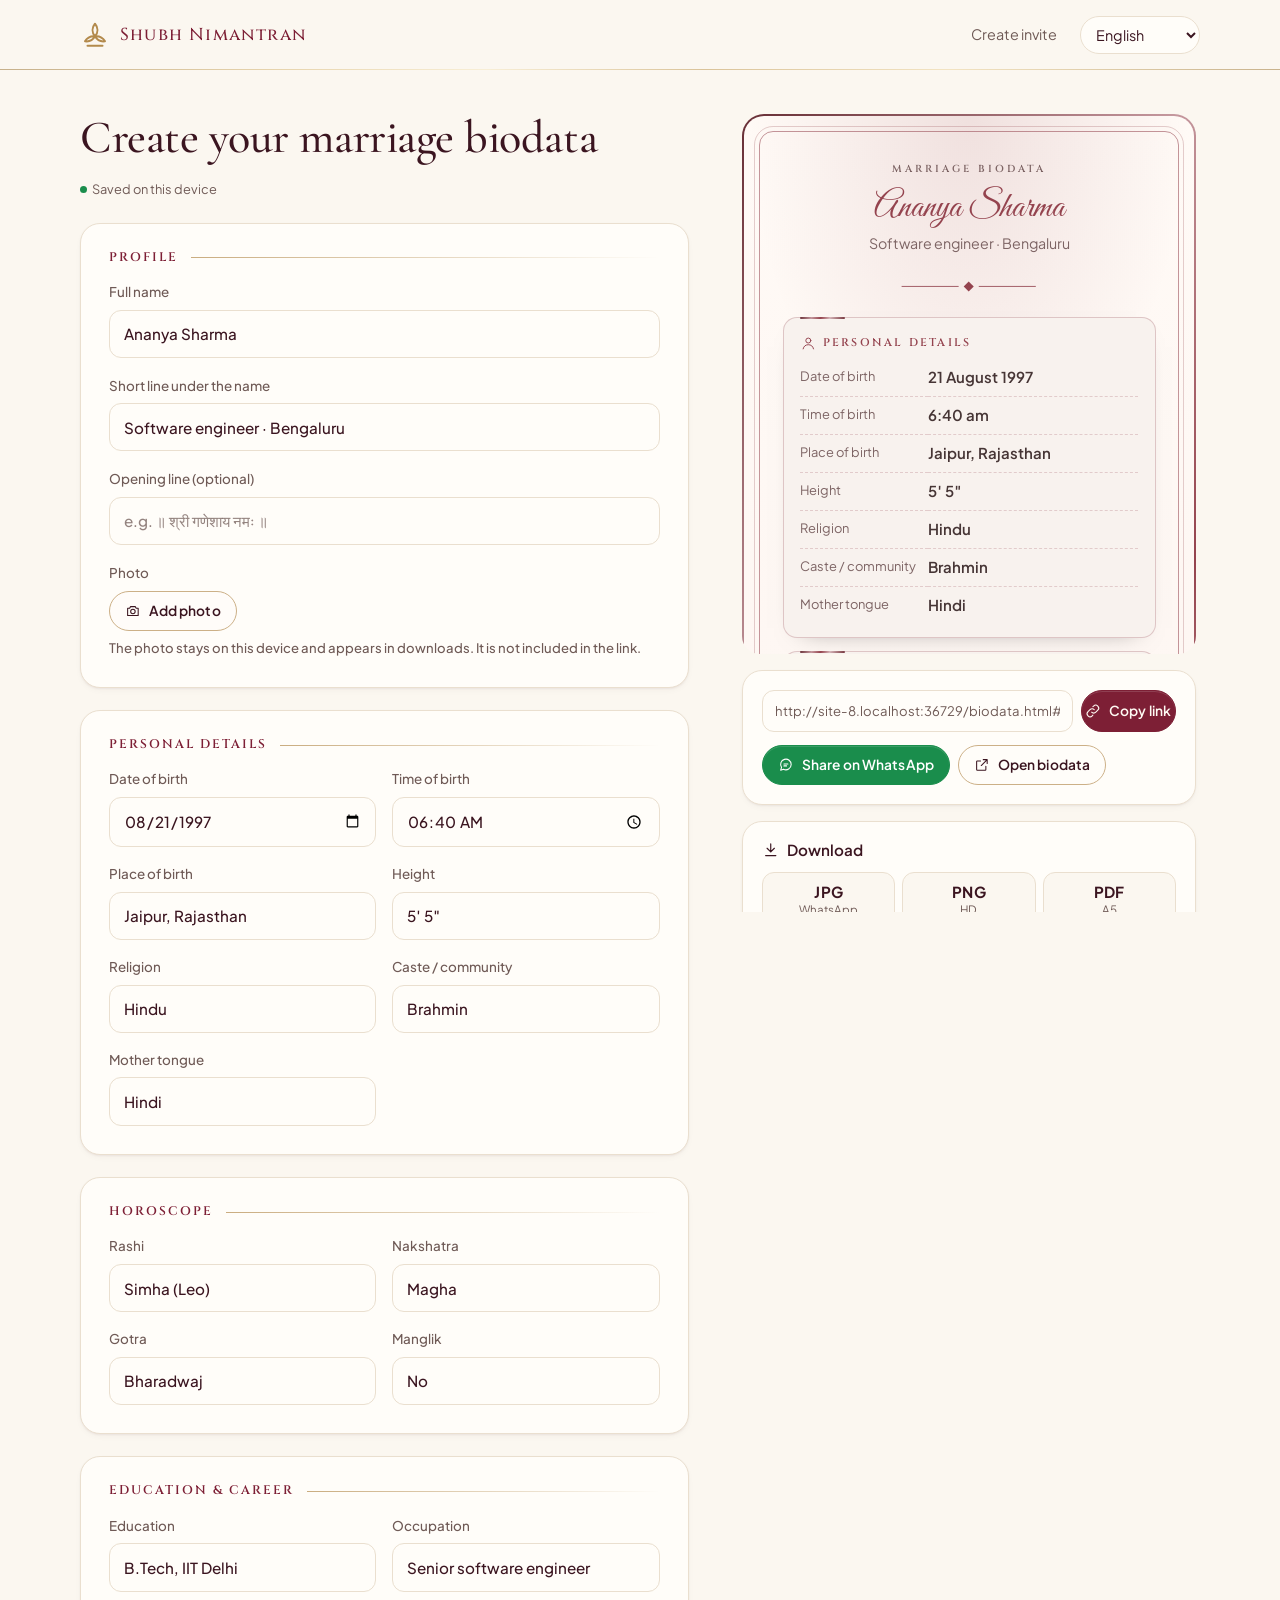
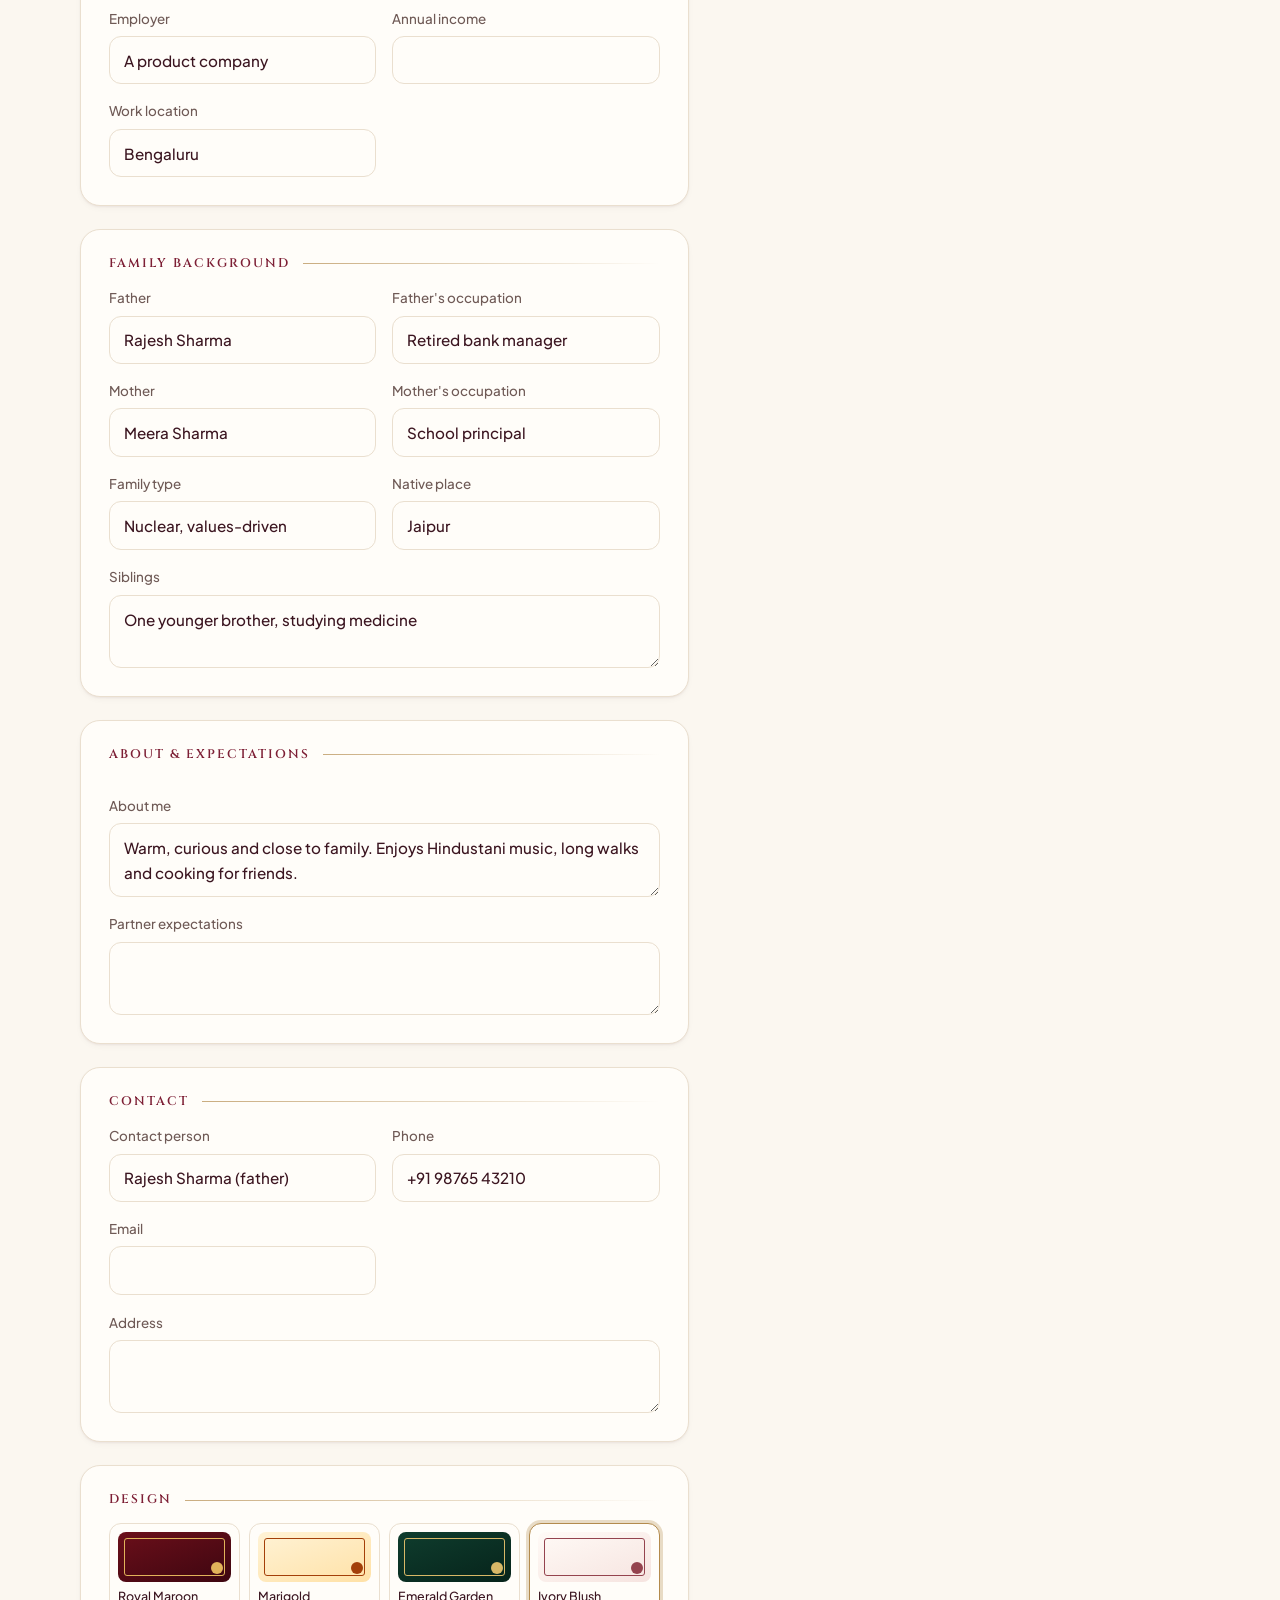
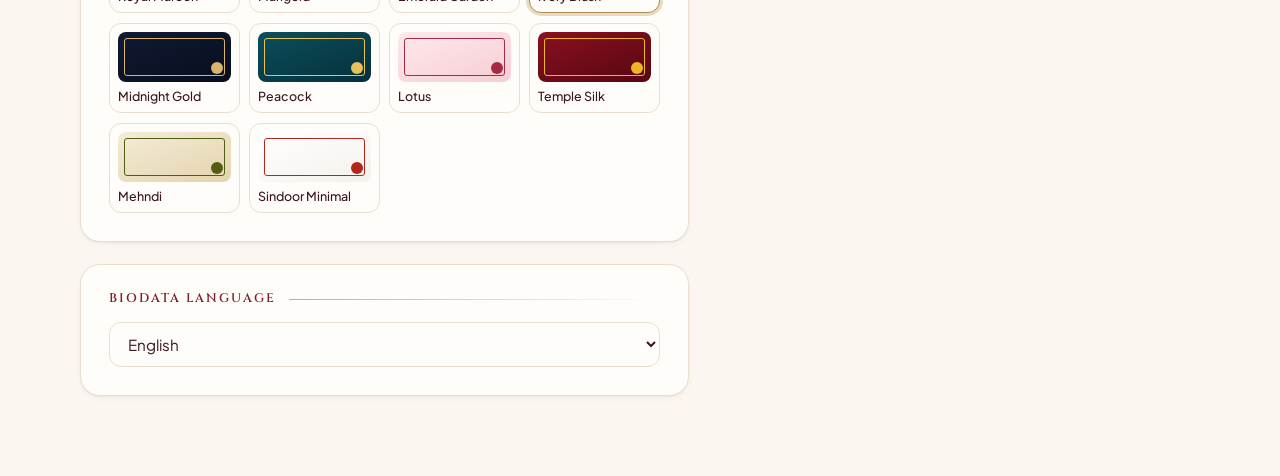
==== biodata.html @ b053639b "Luxury redesign: ivory, maroon and gold theme, foil cards, and a marriage biodata builder - New pale" ====
<!doctype html>
<html lang="en">
<head>
  <meta charset="utf-8">
  <meta name="viewport" content="width=device-width, initial-scale=1">
  <title>Marriage Biodata · Shubh Nimantran</title>
  <meta name="description" content="Create an elegant marriage biodata with family, horoscope, education and contact details. Share it on WhatsApp or download as JPG or PDF.">
  <meta property="og:title" content="Marriage Biodata">
  <meta name="theme-color" content="#fbf7f0" media="(prefers-color-scheme: light)">
  <meta name="theme-color" content="#191115" media="(prefers-color-scheme: dark)">
  <link rel="preconnect" href="https://fonts.googleapis.com">
  <link rel="preconnect" href="https://fonts.gstatic.com" crossorigin>
  <link rel="stylesheet" href="https://fonts.googleapis.com/css2?family=Cinzel:wght@400;500;600&family=Cormorant+Garamond:ital,wght@0,400;0,500;0,600;0,700;1,400;1,500&family=Plus+Jakarta+Sans:wght@400;500;600;700&display=swap">
  <link rel="stylesheet" href="css/style.css">
</head>
<body>
  <a class="skip" href="#main" data-i18n="skip_link">Skip to main content</a>
  <header class="topbar">
    <div class="wrap">
      <a class="brand" href="index.html"><i data-icon="mark"></i><span>Shubh Nimantran</span></a>
      <nav>
        <a href="create.html" data-i18n="nav_create">Create invite</a>
        <select id="ui-lang" class="lang-select" aria-label="Language"></select>
      </nav>
    </div>
  </header>

  <!-- Shared view: what someone opening a biodata link sees. -->
  <main class="bio-view" id="view" hidden>
    <div id="view-card"></div>
    <div class="downloads" style="margin-top:1.2rem" id="view-dl">
      <h3><i data-icon="download"></i><span data-i18n="dl_title"></span></h3>
      <div class="fmt-row" style="grid-template-columns:repeat(3,minmax(0,1fr))">
        <button type="button" class="fmt" data-bfmt="jpg"><b>JPG</b><span>WhatsApp</span></button>
        <button type="button" class="fmt" data-bfmt="png"><b>PNG</b><span>HD</span></button>
        <button type="button" class="fmt" data-bfmt="pdf"><b>PDF</b><span>A5</span></button>
      </div>
    </div>
    <div class="bio-actions"><a class="btn ghost" href="biodata.html"><i data-icon="plus"></i><span data-i18n="bio_make_own"></span></a></div>
  </main>

  <main class="wrap editor" id="main">
    <form id="form" class="form" autocomplete="off" novalidate>
      <div class="editor-head">
        <h1 data-i18n="bio_title"></h1>
        <span class="saved" id="saved" aria-hidden="true"><i></i><span data-i18n="saved_local"></span></span>
      </div>

      <section class="group">
        <h2 data-i18n="bio_sec_profile"></h2>
        <label class="field"><span data-i18n="bio_name"></span><input name="n" maxlength="80"></label>
        <label class="field"><span data-i18n="bio_tagline"></span><input name="tg" maxlength="100"></label>
        <label class="field"><span data-i18n="bio_invocation"></span><input name="inv" maxlength="60" data-i18n-ph="bio_invocation_ph"></label>
        <div class="field"><span data-i18n="bio_photo"></span>
          <div class="photo-row">
            <img class="photo-thumb" id="photo-thumb" alt="" hidden>
            <label class="btn ghost small"><i data-icon="camera"></i><span data-i18n="bio_photo_add"></span><input type="file" id="photo" accept="image/*"></label>
            <button type="button" class="link-btn" id="photo-remove" data-i18n="bio_photo_remove" hidden></button>
          </div>
          <p class="note" data-i18n="bio_photo_note"></p>
        </div>
      </section>

      <div id="sections" class="form"></div>

      <section class="group">
        <h2 data-i18n="ed_template"></h2>
        <div class="swatches" id="swatches" role="group"></div>
      </section>

      <section class="group">
        <h2 data-i18n="bio_language"></h2>
        <select name="l" id="bio-lang"></select>
      </section>
    </form>

    <aside class="side bio-side" id="side">
      <div class="preview" id="card-view"><div id="preview"></div></div>
      <div class="share">
        <div class="share-link">
          <input id="share-url" readonly aria-label="Biodata link">
          <button type="button" class="btn small" id="copy"><i data-icon="link"></i><span data-i18n="ed_copy"></span></button>
        </div>
        <div class="share-btns">
          <a class="btn small wa" id="wa" target="_blank" rel="noopener"><i data-icon="chat"></i><span data-i18n="ed_whatsapp"></span></a>
          <a class="btn ghost small" id="open" target="_blank" rel="noopener"><i data-icon="external"></i><span data-i18n="bio_open"></span></a>
        </div>
      </div>
      <div class="downloads" id="downloads">
        <h3><i data-icon="download"></i><span data-i18n="dl_title"></span></h3>
        <div class="fmt-row" style="grid-template-columns:repeat(3,minmax(0,1fr))">
          <button type="button" class="fmt" data-bfmt="jpg"><b>JPG</b><span>WhatsApp</span></button>
          <button type="button" class="fmt" data-bfmt="png"><b>PNG</b><span>HD</span></button>
          <button type="button" class="fmt" data-bfmt="pdf"><b>PDF</b><span>A5</span></button>
        </div>
      </div>
    </aside>

    <a class="btn jump" href="#side"><i data-icon="eye"></i><span data-i18n="ed_card"></span></a>
  </main>

  <script src="js/vendor/html-to-image.js"></script>
  <script src="js/vendor/motion.js"></script>
  <script src="js/i18n.js"></script>
  <script src="js/invite.js"></script>
  <script src="js/ui.js"></script>
  <script src="js/export.js"></script>
  <script src="js/biodata.js"></script>
  <script src="js/bio-editor.js"></script>
</body>
</html>
---- css/style.css ----
/* ---------- tokens ---------- */
/* Palette: warm ivory paper, deep maroon ink, muted gold foil, blush and sage pastels. */
:root {
  --bg: #fbf7f0;
  --surface: #fffdf9;
  --surface-2: #f6eee3;
  --ink: #3b1520;
  --muted: #6f5a56;
  --line: #eadfcf;
  --accent: #7d1f35;
  --accent-ink: #fffaf3;
  --accent-soft: #f6e4e2;
  --gold: #b38a4c;
  --gold-soft: #e9d6ad;
  --rose: #c99a8f;
  --blush: #f7e7e3;
  --sage: #e6ebdf;
  --foil: linear-gradient(120deg, #9c7638 0%, #d8b878 22%, #f6e7c1 38%, #bf9853 55%, #ecd39d 74%, #a07a3b 100%);
  --foil-rose: linear-gradient(120deg, #b07d72 0%, #e8c3b8 30%, #fbe9e2 45%, #c99a8f 65%, #a8766b 100%);
  --wa: #1a8d4c;
  --shadow-sm: 0 1px 2px rgba(59, 21, 32, .05), 0 3px 10px -4px rgba(59, 21, 32, .08);
  --shadow: 0 1px 2px rgba(59, 21, 32, .05), 0 18px 40px -18px rgba(59, 21, 32, .24);
  --shadow-lg: 0 2px 6px rgba(59, 21, 32, .06), 0 50px 90px -40px rgba(59, 21, 32, .45);
  --ui-font: "Plus Jakarta Sans", system-ui, sans-serif;
  --display-font: "Cormorant Garamond", "Playfair Display", Georgia, serif;
  --royal-font: "Cinzel", "Cormorant Garamond", Georgia, serif;
  --script-font: "Plus Jakarta Sans";
  --r-sm: 12px;
  --r: 20px;
  --r-lg: 30px;
  --ease: cubic-bezier(.16, 1, .3, 1);
  --wrap: 1200px;
  --gutter: clamp(16px, 4vw, 40px);
  color-scheme: light;
}
@media (prefers-color-scheme: dark) {
  :root:not([data-theme="light"]) {
    --bg: #191115; --surface: #22181d; --surface-2: #2a1e24; --ink: #f6ece2; --muted: #c4b2a8;
    --line: #3c2c33; --accent: #e3c07f; --accent-ink: #2a1018; --accent-soft: #3a2a20;
    --gold: #d6b475; --gold-soft: #5a4630; --rose: #d9a99e; --blush: #34232a; --sage: #262b24;
    --shadow-sm: 0 1px 2px rgba(0, 0, 0, .3), 0 2px 8px -2px rgba(0, 0, 0, .4);
    --shadow: 0 1px 2px rgba(0, 0, 0, .3), 0 18px 40px -18px rgba(0, 0, 0, .7);
    --shadow-lg: 0 2px 6px rgba(0, 0, 0, .3), 0 50px 90px -40px rgba(0, 0, 0, .9);
    color-scheme: dark;
  }
}

/* ---------- base ---------- */
* { box-sizing: border-box; }
[hidden] { display: none !important; }
button, a, label, select, input[type="checkbox"] { touch-action: manipulation; }
button:not([disabled]), [role="button"], label.check, select { cursor: pointer; }
.skip { position: fixed; left: 16px; top: -80px; z-index: 100; padding: .7em 1.1em; border-radius: 999px; background: var(--ink); color: var(--bg); font: 600 .9rem/1 var(--ui-font); text-decoration: none; transition: top .2s var(--ease); }
.skip:focus { top: 12px; }
.sr-only { position: absolute; width: 1px; height: 1px; padding: 0; margin: -1px; overflow: hidden; clip: rect(0 0 0 0); white-space: nowrap; border: 0; }
.toast { position: fixed; left: 50%; bottom: 24px; z-index: 60; display: flex; align-items: center; gap: 1rem; padding: .55rem .6rem .55rem 1.1rem; border-radius: 999px; background: var(--ink); color: var(--bg); box-shadow: var(--shadow-lg); font-size: .92rem; transform: translateX(-50%); max-width: calc(100vw - 32px); }
.toast button { border: 0; border-radius: 999px; padding: .5em 1em; min-height: 36px; background: color-mix(in srgb, var(--bg) 16%, transparent); color: var(--bg); font: 600 .85rem/1 var(--ui-font); }
.toast button:hover { background: color-mix(in srgb, var(--bg) 26%, transparent); }
.field-error { color: #b3261e; font-size: .82rem; }
@media (prefers-color-scheme: dark) { :root:not([data-theme="light"]) .field-error { color: #ff8a80; } }
[aria-invalid="true"] { border-color: #b3261e !important; }
.empty { padding: 1rem; border-radius: var(--r-sm); border: 1px dashed var(--line); color: var(--muted); font-size: .92rem; text-align: center; }
.saved { display: inline-flex; align-items: center; gap: .4em; font-size: .8rem; color: var(--muted); opacity: 0; transition: opacity .4s var(--ease); }
.saved.on { opacity: 1; }
.saved i { width: 7px; height: 7px; border-radius: 50%; background: #1a8d4c; }
.editor-head { display: flex; align-items: baseline; justify-content: space-between; gap: 1rem; flex-wrap: wrap; }
.hero-langs button { padding-block: .35em !important; }

html, body { margin: 0; }
html { scroll-behavior: smooth; scroll-padding-top: 80px; }
body {
  background: var(--bg); color: var(--ink);
  font: 400 16px/1.65 var(--script-font), var(--ui-font);
  -webkit-font-smoothing: antialiased; text-rendering: optimizeLegibility;
  caret-color: var(--accent);
  scrollbar-color: color-mix(in srgb, var(--ink) 25%, transparent) transparent;
}
html[lang="en"] body { font-family: var(--ui-font); }
::selection { background: color-mix(in srgb, var(--accent) 24%, transparent); color: inherit; }
a { color: inherit; text-underline-offset: .22em; text-decoration-thickness: 1px; }
img, svg, canvas, video { display: block; max-width: 100%; }
h1, h2, h3 { font-family: var(--script-font), var(--display-font); font-weight: 600; line-height: 1.12; margin: 0; text-wrap: balance; letter-spacing: -.01em; }
html[lang="en"] :is(h1, h2, h3) { font-family: var(--display-font); font-weight: 500; letter-spacing: -.01em; }
html[lang="en"] :is(h1, h2) em { font-style: italic; font-weight: 500; color: var(--accent); }
p { margin: 0; text-wrap: pretty; }
:focus-visible { outline: 2px solid var(--accent); outline-offset: 3px; border-radius: 6px; }
.wrap { max-width: var(--wrap); margin-inline: auto; padding-inline: var(--gutter); }
.icon { width: 1.15em; height: 1.15em; flex: none; stroke: currentColor; fill: none; stroke-width: 1.6; stroke-linecap: round; stroke-linejoin: round; }

/* ---------- buttons & controls ---------- */
.btn {
  position: relative; overflow: hidden; isolation: isolate;
  display: inline-flex; align-items: center; justify-content: center; gap: .55em;
  min-height: 48px; padding: 0 1.5em; border-radius: 999px;
  background: var(--accent); color: var(--accent-ink); border: 1px solid var(--accent);
  box-shadow: inset 0 1px 0 rgba(255, 255, 255, .14), 0 0 0 1px color-mix(in srgb, var(--gold) 0%, transparent);
  font: 600 .93rem/1 var(--ui-font); letter-spacing: .01em; text-decoration: none; cursor: pointer; white-space: nowrap;
  transition: transform .3s var(--ease), box-shadow .3s var(--ease), background-color .2s, border-color .2s;
}
/* Gentle foil shimmer that sweeps across on hover. */
.btn::after, .inv-btn::after {
  content: ""; position: absolute; inset: -1px; z-index: -1; pointer-events: none;
  background: linear-gradient(105deg, transparent 30%, rgba(255, 244, 214, .45) 48%, rgba(255, 255, 255, .7) 50%, rgba(255, 244, 214, .45) 52%, transparent 70%);
  transform: translateX(-120%); transition: transform .9s var(--ease);
}
.btn:hover::after, .inv-btn:hover::after, .btn:focus-visible::after, .inv-btn:focus-visible::after { transform: translateX(120%); }
html:not([lang="en"]) .btn { font-family: var(--script-font), var(--ui-font); }
.btn:hover { transform: translateY(-2px); box-shadow: inset 0 1px 0 rgba(255, 255, 255, .14), 0 0 0 3px color-mix(in srgb, var(--gold) 28%, transparent), 0 14px 28px -12px color-mix(in srgb, var(--accent) 70%, transparent); }
.btn:active { transform: translateY(0) scale(.98); box-shadow: none; }
.btn.ghost { background: color-mix(in srgb, var(--surface) 70%, transparent); color: var(--ink); border-color: color-mix(in srgb, var(--gold) 55%, var(--line)); }
.btn.ghost::after { background: linear-gradient(105deg, transparent 30%, color-mix(in srgb, var(--gold) 22%, transparent) 50%, transparent 70%); }
.btn.ghost:hover { border-color: var(--gold); box-shadow: 0 0 0 3px color-mix(in srgb, var(--gold) 16%, transparent); }
.btn.small { min-height: 40px; padding: 0 1.1em; font-size: .86rem; }
.btn.wa { background: var(--wa); border-color: var(--wa); color: #fff; }
.btn[disabled] { opacity: .55; cursor: progress; transform: none; box-shadow: none; }
.link-btn { background: none; border: 0; padding: .4em; color: var(--muted); cursor: pointer; font: inherit; font-size: .85rem; border-radius: 8px; display: inline-flex; align-items: center; gap: .3em; }
.link-btn:hover { color: var(--accent); }
select, input, textarea {
  font: inherit; font-size: .95rem; color: var(--ink); background: var(--surface);
  border: 1px solid var(--line); border-radius: var(--r-sm); padding: .7em .9em; width: 100%;
  transition: border-color .2s, box-shadow .2s;
}
select:hover, input:hover, textarea:hover { border-color: color-mix(in srgb, var(--ink) 30%, var(--line)); }
select:focus, input:focus, textarea:focus { outline: none; border-color: var(--gold); box-shadow: 0 0 0 4px color-mix(in srgb, var(--gold) 20%, transparent); }
::placeholder { color: color-mix(in srgb, var(--muted) 75%, transparent); }

/* ---------- top bar ---------- */
.topbar { position: sticky; top: 0; z-index: 20; background: color-mix(in srgb, var(--bg) 86%, transparent); backdrop-filter: saturate(1.4) blur(14px); }
.topbar::after { content: ""; position: absolute; left: 0; right: 0; bottom: 0; height: 1px; background: var(--foil); opacity: .55; }
.topbar .wrap { display: flex; align-items: center; justify-content: space-between; gap: 1rem; min-height: 70px; }
.brand { display: inline-flex; align-items: center; gap: .6rem; font: 500 1.08rem/1 var(--royal-font); letter-spacing: .08em; text-decoration: none; color: var(--accent); white-space: nowrap; }
.brand svg { width: 30px; height: 30px; color: var(--gold); }
.topbar nav { display: flex; align-items: center; gap: 1.4rem; }
.topbar nav > a:not(.btn) { text-decoration: none; color: var(--muted); font-size: .9rem; position: relative; }
.topbar nav > a:not(.btn)::after { content: ""; position: absolute; left: 0; right: 0; bottom: -4px; height: 1px; background: var(--gold); transform: scaleX(0); transform-origin: left; transition: transform .35s var(--ease); }
.topbar nav > a:not(.btn):hover { color: var(--ink); }
.topbar nav > a:not(.btn):hover::after { transform: scaleX(1); }
.lang-select { width: auto; min-height: 38px; padding: .3em 2em .3em .8em; border-radius: 999px; font-size: .9rem; }
@media (max-width: 960px) { .topbar nav > a:not(.btn) { display: none; } .topbar nav { gap: .6rem; } }
@media (max-width: 480px) { .brand span { display: none; } }

/* ---------- landing: hero ---------- */
.hero { position: relative; min-height: calc(100svh - 70px); display: grid; align-items: center; padding-block: clamp(40px, 8vh, 96px); overflow: hidden; isolation: isolate;
  background: radial-gradient(60% 50% at 85% 30%, color-mix(in srgb, var(--blush) 90%, transparent), transparent 70%), radial-gradient(50% 45% at 8% 90%, color-mix(in srgb, var(--sage) 85%, transparent), transparent 70%); }
.hero .wrap { display: grid; grid-template-columns: minmax(0, 1.05fr) minmax(0, .95fr); gap: clamp(32px, 6vw, 88px); align-items: center; }
.hero h1 { font-size: clamp(2.8rem, 6.4vw, 5.6rem); line-height: 1.02; }
html:not([lang="en"]) .hero h1 { font-size: clamp(2.1rem, 4.6vw, 3.9rem); line-height: 1.25; }
.hero h1 em { font-style: italic; color: var(--accent); }
.hero-sub { margin-top: 1.6rem; font-size: clamp(1.02rem, 1.4vw, 1.15rem); color: var(--muted); max-width: 32em; }
.hero-cta { display: flex; gap: .8rem; flex-wrap: wrap; margin-top: 2.4rem; }
.hero-langs { margin-top: 2.6rem; padding-top: 1.4rem; border-top: 1px solid var(--line); display: flex; flex-wrap: wrap; gap: .25rem .9rem; color: var(--muted); font-size: .95rem; }
.hero-langs button { background: none; border: 0; padding: .1em 0; font: inherit; color: inherit; cursor: pointer; border-bottom: 1px solid transparent; transition: color .2s, border-color .2s; }
.hero-langs button:hover { color: var(--ink); border-color: currentColor; }
.hero-langs button.on { color: var(--accent); border-color: var(--gold); }

.stage { position: relative; display: grid; place-items: center; min-height: 560px; }
.stage .back-card { position: absolute; width: min(70%, 330px); transform: translate(-34%, 4%) rotate(-7deg); filter: saturate(.95); box-shadow: var(--shadow-lg); border-radius: 22px; }
.stage .back-card .invite { font-size: 9.5px; }
.phone { position: relative; width: min(78%, 300px); aspect-ratio: 9 / 18.6; border-radius: 44px; padding: 10px; background: #160d10; box-shadow: var(--shadow-lg), inset 0 0 0 1.5px #5b4630, 0 0 0 1px color-mix(in srgb, var(--gold) 45%, transparent); transform: translateX(16%); }
.phone::before { content: ""; position: absolute; top: 18px; left: 50%; width: 84px; height: 22px; margin-left: -42px; border-radius: 99px; background: #0d0b0a; z-index: 2; }
.phone canvas, .phone video { width: 100%; height: 100%; object-fit: cover; border-radius: 34px; background: #222; }
.phone-play { position: absolute; z-index: 3; right: -10px; bottom: 56px; display: inline-flex; align-items: center; gap: .45em; padding: .6em 1em; border-radius: 999px; background: var(--surface); color: var(--ink); border: 1px solid color-mix(in srgb, var(--gold) 50%, var(--line)); font: 600 .8rem/1 var(--ui-font); box-shadow: var(--shadow); }
.phone-play .dot { width: 8px; height: 8px; border-radius: 50%; background: #d33; animation: pulse 1.6s ease-in-out infinite; }
@keyframes pulse { 50% { opacity: .35; } }
@media (max-width: 900px) {
  .hero { min-height: 0; }
  .hero .wrap { grid-template-columns: minmax(0, 1fr); }
  .stage { min-height: 480px; }
}

/* ---------- landing: sections ---------- */
.section { position: relative; isolation: isolate; overflow-x: clip; padding-block: clamp(84px, 12vw, 160px); }
.section-head { max-width: 40rem; margin-bottom: clamp(40px, 6vw, 72px); }
.section-head.center { margin-inline: auto; text-align: center; }
.section-head h2 { font-size: clamp(2.2rem, 4.4vw, 3.6rem); line-height: 1.08; }
html:not([lang="en"]) .section-head h2 { font-size: clamp(1.7rem, 3.2vw, 2.6rem); line-height: 1.3; }
.section-head p { margin-top: 1.1rem; color: var(--muted); font-size: 1.06rem; }
.band { background: linear-gradient(180deg, var(--surface-2), color-mix(in srgb, var(--surface-2) 60%, var(--bg))); }
.band::before, .band::after { content: ""; position: absolute; left: 0; right: 0; height: 1px; background: var(--foil); opacity: .45; }
.band::before { top: 0; } .band::after { bottom: 0; }

.lang-demo { display: grid; grid-template-columns: minmax(0, 1fr) minmax(0, 420px); gap: clamp(32px, 6vw, 96px); align-items: start; }
.lang-list { list-style: none; padding: 0; margin: 0; display: grid; grid-template-columns: repeat(2, minmax(0, 1fr)); border-top: 1px solid var(--line); }
.lang-list button { width: 100%; display: flex; justify-content: space-between; align-items: baseline; gap: 1rem; padding: .95rem .2rem; background: none; border: 0; border-bottom: 1px solid var(--line); cursor: pointer; color: var(--muted); font: inherit; text-align: start; transition: color .2s, padding .35s var(--ease); }
.lang-list li:nth-child(odd) button { padding-inline-end: 1.4rem; }
.lang-list li:nth-child(even) button { padding-inline-start: 1.4rem; border-inline-start: 1px solid var(--line); }
.lang-list .native { font-size: 1.4rem; color: var(--ink); }
.lang-list .code { font: 500 .72rem/1 var(--royal-font); letter-spacing: .14em; text-transform: uppercase; color: var(--gold); }
.lang-list button:hover .native { color: var(--accent); }
.lang-list button.on .native { color: var(--accent); }
.lang-list button.on .code { color: var(--accent); }
.demo-card { position: sticky; top: 96px; }
.demo-card .invite { box-shadow: var(--shadow-lg); font-size: 14px; }
@media (max-width: 900px) { .lang-demo { grid-template-columns: 1fr; } .demo-card { position: static; max-width: 440px; } }
@media (max-width: 480px) { .lang-list { grid-template-columns: 1fr; } .lang-list li button { padding-inline: .2rem !important; border-inline-start: 0 !important; } }

.video-split { display: grid; grid-template-columns: minmax(0, .8fr) minmax(0, 1fr); gap: clamp(32px, 7vw, 110px); align-items: center; }
.video-split .phone { transform: none; margin-inline: auto; }
.facts { list-style: none; padding: 0; margin: 2rem 0 2.2rem; display: grid; gap: 1.1rem; }
.facts li { display: flex; gap: .9rem; align-items: flex-start; }
.facts li { padding: 1rem 1.1rem; border-radius: var(--r-sm); background: var(--surface); border: 1px solid var(--line); box-shadow: var(--shadow-sm); }
.facts .icon { width: 22px; height: 22px; color: var(--gold); margin-top: .1em; }
.facts strong { display: block; font-weight: 600; }
.facts span { color: var(--muted); font-size: .95rem; }
@media (max-width: 860px) { .video-split { grid-template-columns: 1fr; } .video-split .phone { width: min(70%, 280px); } }

.gallery { display: grid; grid-template-columns: repeat(5, minmax(0, 1fr)); gap: clamp(14px, 2vw, 28px) clamp(12px, 1.6vw, 22px); }
.tile { position: relative; display: block; text-decoration: none; color: inherit; }
.tile-preview { height: 300px; border-radius: var(--r); overflow: hidden; box-shadow: var(--shadow); padding: 1px; background: var(--foil); transition: transform .45s var(--ease), box-shadow .45s var(--ease); }
.tile-preview .invite { font-size: 8.4px; height: 100%; border-radius: calc(var(--r) - 1px); }
.tile-preview .invite-frame { height: 100%; }
.tile:hover .tile-preview { transform: translateY(-4px); box-shadow: var(--shadow-lg); }
.tile figcaption { display: flex; justify-content: space-between; align-items: center; margin-top: .9rem; font: 600 1.15rem/1.2 var(--display-font); }
.tile .use { color: var(--muted); font-size: .82rem; font-weight: 500; display: inline-flex; align-items: center; gap: .25em; transition: color .2s, gap .3s var(--ease); }
.tile:hover .use { color: var(--accent); gap: .5em; }
@media (max-width: 1080px) { .gallery { grid-template-columns: repeat(3, minmax(0, 1fr)); } }
@media (max-width: 640px) { .gallery { grid-template-columns: repeat(2, minmax(0, 1fr)); } .tile-preview { height: 250px; } }

.steps { list-style: none; margin: 0; padding: 0; display: grid; grid-template-columns: repeat(3, minmax(0, 1fr)); gap: clamp(16px, 2.4vw, 32px); counter-reset: s; }
.steps li { padding: 2.2rem 2rem 2.4rem; position: relative; text-align: center; border-radius: var(--r); background: var(--surface); box-shadow: var(--shadow-sm); border: 1px solid var(--line); }
.steps .n { display: inline-grid; place-items: center; width: 3.4rem; height: 3.4rem; border-radius: 50%; font: 500 1.4rem/1 var(--royal-font); color: var(--accent); background: var(--blush); box-shadow: 0 0 0 1px var(--gold-soft), 0 0 0 5px var(--surface), 0 0 0 6px color-mix(in srgb, var(--gold) 45%, transparent); }
.steps h3 { font-size: 1.5rem; margin: 1.2rem 0 .5rem; }
html[lang="en"] .steps h3 { font-family: var(--ui-font); font-size: 1.15rem; font-weight: 600; letter-spacing: 0; }
.steps p { color: var(--muted); }
@media (max-width: 760px) { .steps { grid-template-columns: 1fr; } .steps li { padding: 1.8rem 1.4rem; } }

.closing { text-align: center; }
.closing h2 { font-size: clamp(2.4rem, 5vw, 4.4rem); }
.closing p { margin: 1.1rem auto 2.4rem; color: var(--muted); }
.footer { position: relative; padding-block: 2.4rem; color: var(--muted); font-size: .88rem; }
.footer::before { content: ""; position: absolute; left: 0; right: 0; top: 0; height: 1px; background: var(--foil); opacity: .5; }
.footer .wrap > span:first-child { font: 500 .95rem/1 var(--royal-font); letter-spacing: .08em; color: var(--accent); }
.footer .wrap { display: flex; justify-content: space-between; gap: 1rem; flex-wrap: wrap; }

/* ---------- editor ---------- */
.editor { display: grid; grid-template-columns: minmax(0, 1fr) minmax(340px, 460px); gap: clamp(24px, 4vw, 56px); padding-block: 2.6rem 5rem; align-items: start; }
.editor h1 { font-size: clamp(2.2rem, 3.6vw, 3rem); }
.form { display: grid; gap: 1.4rem; }
.group { display: grid; gap: 1.05rem; }
.editor .group { padding: clamp(18px, 2.4vw, 28px); border-radius: var(--r); background: var(--surface); border: 1px solid var(--line); box-shadow: var(--shadow-sm); }
.editor .group > h2 { display: flex; align-items: center; gap: .8rem; font: 600 .78rem/1 var(--royal-font); letter-spacing: .16em; text-transform: uppercase; color: var(--accent); }
.editor .group > h2::after { content: ""; flex: 1; height: 1px; background: linear-gradient(90deg, color-mix(in srgb, var(--gold) 70%, transparent), transparent); }
html:not([lang="en"]) .editor .group > h2 { font-family: var(--script-font), var(--ui-font); text-transform: none; letter-spacing: 0; font-size: .95rem; }
.field { display: grid; gap: .4rem; font-size: .84rem; font-weight: 500; color: var(--muted); }
.row { display: grid; grid-template-columns: 1fr 1fr; gap: 1rem; }
@media (max-width: 520px) { .row { grid-template-columns: 1fr; } }

.swatches { display: grid; grid-template-columns: repeat(auto-fill, minmax(104px, 1fr)); gap: .6rem; }
.swatch { display: grid; gap: .45rem; padding: .5rem; border-radius: var(--r-sm); border: 1px solid var(--line); background: var(--surface); cursor: pointer; font: 500 .78rem/1.2 var(--ui-font); color: var(--ink); text-align: start; transition: border-color .2s, transform .3s var(--ease); }
.swatch:hover { transform: translateY(-2px); }
.swatch[aria-pressed="true"] { border-color: var(--gold); box-shadow: 0 0 0 3px color-mix(in srgb, var(--gold) 30%, transparent); }
.swatch .chip { height: 50px; border-radius: 8px; position: relative; overflow: hidden; }
.swatch .chip::after { content: ""; position: absolute; inset: 6px; border: 1px solid var(--chip-accent); border-radius: 3px; }
.swatch .chip i { position: absolute; right: 8px; bottom: 8px; width: 12px; height: 12px; border-radius: 50%; background: var(--chip-accent); }

.events { display: grid; gap: .75rem; }
.event-row { display: grid; grid-template-columns: 1.2fr 1fr .8fr auto; gap: .5rem; align-items: center; padding: .8rem; border-radius: var(--r-sm); background: var(--surface-2); border-inline-start: 3px solid var(--gold-soft); }
.event-row .wide { grid-column: 1 / -2; }
.event-row .row-actions { grid-row: 1; grid-column: 4; display: flex; }
@media (max-width: 560px) { .event-row { grid-template-columns: 1fr 1fr auto; } .event-row [data-f="k"] { grid-column: 1 / 3; } .event-row .row-actions { grid-column: 3; } .event-row .wide { grid-column: 1 / -1; } }

.versions { display: grid; gap: .75rem; }
.version { display: grid; gap: .75rem; padding: .9rem; border-radius: var(--r-sm); background: var(--surface-2); border: 1px solid transparent; transition: border-color .2s; }
.version.active { border-color: var(--gold); }
.version-head { display: flex; gap: .5rem; align-items: center; }
.version-head input { font-weight: 600; }
.version .count { font-size: .8rem; color: var(--muted); white-space: nowrap; }
.checks { display: flex; flex-wrap: wrap; gap: .4rem; }
.check { position: relative; display: inline-flex; align-items: center; gap: .4em; padding: .4em .8em; border-radius: 999px; border: 1px solid var(--line); background: var(--surface); font-size: .85rem; cursor: pointer; user-select: none; transition: background-color .2s, border-color .2s, color .2s; }
.check input { position: absolute; opacity: 0; pointer-events: none; }
.check .tick { width: 14px; height: 14px; border-radius: 4px; border: 1.5px solid var(--line); display: grid; place-items: center; transition: background-color .2s, border-color .2s; }
.check .tick svg { width: 10px; height: 10px; stroke: var(--accent-ink); stroke-width: 3; fill: none; opacity: 0; }
.check:has(input:checked) { border-color: color-mix(in srgb, var(--accent) 45%, var(--line)); }
.check:has(input:checked) .tick { background: var(--accent); border-color: var(--accent); }
.check:has(input:checked) .tick svg { opacity: 1; }
.check:not(:has(input:checked)) { color: var(--muted); text-decoration: line-through; text-decoration-color: color-mix(in srgb, var(--muted) 60%, transparent); }
.check:has(input:focus-visible) { outline: 2px solid var(--accent); outline-offset: 2px; }
.version-actions { display: flex; flex-wrap: wrap; gap: .4rem; }
.showing { display: flex; align-items: center; gap: .6rem; font-size: .85rem; color: var(--muted); }
.showing select { width: auto; flex: 1; font-weight: 600; color: var(--ink); }
.loc-row { display: flex; flex-wrap: wrap; align-items: center; gap: .6rem 1rem; }
.loc-status { display: inline-flex; flex-wrap: wrap; align-items: center; gap: .35rem .5rem; font-size: .88rem; color: var(--muted); }
.loc-dot { width: 8px; height: 8px; border-radius: 50%; background: var(--wa); }
.loc-coords { color: var(--ink); font-variant-numeric: tabular-nums; }
.qr-styles { display: grid; grid-template-columns: repeat(auto-fill, minmax(92px, 1fr)); gap: .55rem; }
.qr-style { display: grid; gap: .4rem; justify-items: center; padding: .55rem .45rem .5rem; border-radius: var(--r-sm); border: 1px solid var(--line); background: var(--surface); color: var(--ink); font: 500 .78rem/1.2 var(--ui-font); transition: border-color .2s, transform .3s var(--ease); }
.qr-style:hover { transform: translateY(-2px); }
.qr-style[aria-pressed="true"] { border-color: var(--accent); box-shadow: 0 0 0 2px color-mix(in srgb, var(--accent) 30%, transparent); }
.qr-style .qr-mini { width: 64px; height: 64px; border-radius: 8px; overflow: hidden; }
.qr-style .qr-mini svg { width: 100%; height: 100%; display: block; }
.qr-dl { grid-template-columns: repeat(2, minmax(0, 120px)); }
.event-row .pin.on { color: var(--wa); }
.mapdlg { position: fixed; inset: 0; z-index: 70; display: grid; place-items: center; padding: 16px; background: rgba(12, 8, 6, .55); backdrop-filter: blur(4px); }
.mapdlg-card { width: min(760px, 100%); max-height: calc(100svh - 32px); display: grid; grid-template-rows: auto auto minmax(260px, 1fr) auto auto; gap: .75rem; padding: 1rem; border-radius: var(--r-lg); background: var(--surface); box-shadow: var(--shadow-lg); }
.map-search { display: flex; gap: .5rem; align-items: center; }
.map-search input { flex: 1; }
.map-results { list-style: none; margin: 0; padding: 0; max-height: 200px; overflow: auto; border: 1px solid var(--line); border-radius: var(--r-sm); }
.map-results button { width: 100%; display: grid; gap: .1rem; padding: .6rem .8rem; text-align: start; background: none; border: 0; border-bottom: 1px solid var(--line); color: var(--ink); font: inherit; }
.map-results li:last-child button { border-bottom: 0; }
.map-results button:hover, .map-results button:focus-visible { background: var(--surface-2); }
.map-results strong { font-weight: 600; }
.map-results span { font-size: .8rem; color: var(--muted); }
.map-box { position: relative; border-radius: var(--r); overflow: hidden; border: 1px solid var(--line); min-height: 260px; height: min(52svh, 460px); }
.map { position: absolute; inset: 0; }
.map-note { margin: 0; min-height: 1.3em; overflow-wrap: anywhere; }
.map-foot { display: flex; flex-wrap: wrap; gap: .5rem; align-items: center; }
.map-spacer { flex: 1; }
@media (max-width: 560px) { .mapdlg { padding: 0; } .mapdlg-card { border-radius: 0; max-height: 100svh; height: 100svh; } .map-box { height: auto; } }
.side { position: sticky; top: 84px; display: grid; gap: 1rem; max-height: calc(100svh - 100px); overflow-y: auto; overscroll-behavior: contain; scrollbar-width: thin; padding: 2px 4px 2px 2px; }
.seg { display: inline-grid; grid-auto-flow: column; padding: 4px; border-radius: 999px; background: var(--surface-2); border: 1px solid var(--line); justify-self: start; }
.seg button { border: 0; background: none; padding: .5em 1.2em; border-radius: 999px; font: 600 .85rem/1 var(--ui-font); color: var(--muted); cursor: pointer; display: inline-flex; gap: .4em; align-items: center; }
html:not([lang="en"]) .seg button { font-family: var(--script-font), var(--ui-font); }
.seg button[aria-pressed="true"] { background: var(--surface); color: var(--ink); box-shadow: var(--shadow); }
.preview { max-height: max(340px, calc(100svh - 520px)); overflow: auto; border-radius: 18px; scrollbar-width: thin; }
.preview .invite { box-shadow: var(--shadow); }
.bio-side .preview { max-height: max(420px, calc(100svh - 360px)); }
.video-box { display: grid; gap: 1rem; justify-items: center; }
.video-box .phone { transform: none; width: min(100%, 270px); }
.video-tools { width: 100%; display: grid; gap: .7rem; }
.toggle { display: flex; align-items: center; justify-content: space-between; gap: 1rem; font-size: .92rem; }
.toggle > span { display: inline-flex; align-items: center; gap: .5em; }
.toggle input { appearance: none; width: 42px; height: 24px; padding: 0; border-radius: 99px; background: var(--line); position: relative; cursor: pointer; flex: none; border: 0; transition: background .25s; }
.toggle input::after { content: ""; position: absolute; top: 3px; left: 3px; width: 18px; height: 18px; border-radius: 50%; background: #fff; box-shadow: 0 1px 3px rgba(0,0,0,.3); transition: transform .3s var(--ease); }
.toggle input:checked { background: var(--accent); }
.toggle input:checked::after { transform: translateX(18px); }
.progress { height: 6px; border-radius: 99px; background: var(--surface-2); overflow: hidden; }
.progress i { display: block; height: 100%; width: 0; background: var(--accent); border-radius: inherit; transition: width .25s linear; }
.note { font-size: .82rem; color: var(--muted); }
.share { display: grid; gap: .8rem; padding: 1.2rem; border-radius: var(--r); background: var(--surface); border: 1px solid var(--line); box-shadow: var(--shadow-sm); }
.share-link { display: flex; gap: .5rem; }
.share-link input { font-size: .82rem; color: var(--muted); }
.share-btns { display: flex; flex-wrap: wrap; gap: .5rem; }
.downloads { display: grid; gap: .8rem; padding: 1.2rem; border-radius: var(--r); background: var(--surface); border: 1px solid var(--line); box-shadow: var(--shadow-sm); }
.downloads h3 { display: flex; align-items: center; gap: .5em; font: 600 .95rem/1.2 var(--script-font), var(--ui-font) !important; letter-spacing: 0 !important; }
.fmt-row { display: grid; grid-template-columns: repeat(5, minmax(0, 1fr)); gap: .45rem; }
.fmt { display: grid; gap: .2rem; justify-items: center; padding: .7rem .3rem; border-radius: var(--r-sm); border: 1px solid var(--line); background: var(--bg); color: var(--ink); cursor: pointer; font: inherit; transition: border-color .2s, transform .3s var(--ease), background-color .2s; }
.fmt b { font: 700 .95rem/1 var(--ui-font); letter-spacing: .02em; }
.fmt span { font-size: .72rem; color: var(--muted); text-align: center; line-height: 1.25; }
.fmt:hover { border-color: var(--gold); transform: translateY(-2px); box-shadow: 0 0 0 3px color-mix(in srgb, var(--gold) 18%, transparent); }
.fmt:active { transform: scale(.97); }
.fmt[disabled] { opacity: .6; cursor: progress; transform: none; }
@media (max-width: 420px) { .fmt-row { grid-template-columns: repeat(3, minmax(0, 1fr)); } }
.guest-dl { margin-top: 1.2rem; display: grid; gap: .7rem; padding: 1.1rem; border-radius: var(--r); background: rgba(255, 252, 246, .94); color: #3b1520; box-shadow: 0 20px 40px -24px rgba(0, 0, 0, .5); }
.guest-dl .fmt { background: #fff; color: #3b1520; border-color: #eadfcf; }
.guest-dl .fmt-row { grid-template-columns: repeat(3, minmax(0, 1fr)); }
.guest-dl h3 { display: flex; align-items: center; gap: .5em; font: 600 .95rem/1.2 var(--script-font), var(--ui-font); margin: 0; }
html[lang="en"] :is(.downloads, .guest-dl) h3 { font-family: var(--ui-font) !important; }
.jump { display: none; }
@media (max-width: 960px) {
  .editor { grid-template-columns: minmax(0, 1fr); }
  .side { position: static; max-height: none; overflow: visible; }
  .preview, .bio-side .preview { max-height: none; }
  .jump { display: inline-flex; position: fixed; right: 16px; bottom: 16px; z-index: 30; box-shadow: var(--shadow-lg); }
}

/* ---------- guest page ---------- */
body.guest { background: var(--c-bg2, #2a1512); min-height: 100svh; }
.guest-bar { position: sticky; top: 0; z-index: 5; display: flex; justify-content: space-between; align-items: center; gap: .6rem; padding: .7rem 16px; }
.guest-bar .lang-select { background: rgba(255, 252, 246, .94); color: #3b1520; border-color: transparent; }
.guest-bar .btn { background: rgba(255, 252, 246, .94); color: #3b1520; border-color: transparent; }
.guest-main { max-width: 560px; margin: 0 auto; padding: .4rem 16px 4rem; }
.guest-main > .invite { box-shadow: 0 40px 80px -36px rgba(0, 0, 0, .6); }
.cover { position: fixed; inset: 0; z-index: 40; display: grid; place-items: center; text-align: center; padding: 32px; background: radial-gradient(120% 80% at 50% 40%, var(--c-bg), var(--c-bg2)); color: var(--c-ink); }
.cover-inner { display: grid; gap: 1.2rem; justify-items: center; max-width: 30rem; }
.cover::before { content: ""; position: absolute; inset: 14px; border: 1px solid color-mix(in srgb, var(--c-accent) 55%, transparent); border-radius: 18px; pointer-events: none; }
.cover::after { content: ""; position: absolute; inset: 20px; border: 1px solid color-mix(in srgb, var(--c-accent) 25%, transparent); border-radius: 14px; pointer-events: none; }
.cover .ornament { width: 200px; color: var(--c-accent); }
.cover small { font: 500 .78rem/1.5 var(--royal-font); letter-spacing: .2em; text-transform: uppercase; }
.cover:not(:lang(en)) small { font-family: var(--script-font), serif; letter-spacing: .02em; text-transform: none; font-size: .95rem; }
.cover .names { font: var(--c-names-w, 600) clamp(2.4rem, 11vw, 4.2rem)/1.15 var(--c-names), var(--script-font), serif; color: var(--c-accent); }
.cover .names span { display: block; font-size: .42em; color: var(--c-ink); font-weight: 400; margin: .2em 0; }
.cover .btn { background: var(--c-accent); border-color: var(--c-accent); color: var(--c-bg2); margin-top: .8rem; min-width: 12rem; }
.cover small { color: var(--c-soft); }
.player { position: fixed; inset: 0; z-index: 50; display: grid; place-items: center; background: rgba(8, 5, 4, .86); backdrop-filter: blur(8px); padding: 16px; }
.player[hidden] { display: none; }
.player canvas { height: min(86svh, 900px); width: auto; aspect-ratio: 9 / 16; border-radius: 20px; box-shadow: 0 40px 80px rgba(0,0,0,.6); }
.player .close { position: absolute; top: 14px; right: 14px; }

/* ---------- invitation card ---------- */
.invite {
  --c-bg: #6b0f1a; --c-bg2: #3d0610; --c-ink: #f8e7c4; --c-accent: #e2b35a; --c-soft: rgba(248, 231, 196, .78); --c-latin: "Cormorant Garamond";
  font-family: var(--script-font), var(--c-latin), serif;
  --c-foil: linear-gradient(125deg, color-mix(in srgb, var(--c-accent) 70%, #000) 0%, color-mix(in srgb, var(--c-accent) 55%, #fff) 26%, var(--c-accent) 46%, color-mix(in srgb, var(--c-accent) 40%, #fff) 66%, color-mix(in srgb, var(--c-accent) 78%, #000) 100%);
  background:
    linear-gradient(180deg, var(--c-bg), color-mix(in srgb, var(--c-bg2) 55%, var(--c-bg))) padding-box,
    var(--c-foil) border-box;
  border: 2px solid transparent;
  color: var(--c-ink); border-radius: 22px; padding: 1.15em; text-align: center; font-size: 16px; line-height: 1.55;
  position: relative; overflow: hidden; isolation: isolate;
}
.invite:lang(en) { font-family: var(--c-latin), serif; }
.invite::before { content: ""; position: absolute; inset: 0; z-index: -1; background: radial-gradient(60% 40% at 50% 28%, color-mix(in srgb, var(--c-accent) 16%, transparent), transparent 70%); }
.invite-frame { padding: 2.6em 1.5em; border-radius: 14px; }
.invite p { margin: .35em 0; }
.ornament { width: 62%; max-width: 230px; color: var(--c-accent); margin: 1em auto; }
.inv-small { font-size: .95em; color: var(--c-soft); font-style: italic; }
.invite:not(:lang(en)) .inv-small { font-style: normal; }
.inv-host { font-size: 1.12em; font-weight: 600; letter-spacing: .01em; }
.inv-names { font-family: var(--c-names), var(--script-font), serif !important; font-weight: var(--c-names-w, 700) !important; font-size: 3em; color: var(--c-accent); margin: .35em 0; display: grid; gap: .04em; line-height: 1.1; letter-spacing: 0; font-family: inherit; }
.inv-and { font-size: .4em; color: var(--c-ink); font-weight: 400; }
.inv-label { display: flex; align-items: center; justify-content: center; gap: .9em; font: 600 .7em/1.4 var(--royal-font) !important; letter-spacing: .24em; text-transform: uppercase; color: var(--c-accent); margin-top: 1.8em !important; }
.inv-label::before, .inv-label::after { content: ""; width: 2.6em; height: 1px; background: linear-gradient(90deg, transparent, var(--c-accent)); }
.inv-label::after { transform: scaleX(-1); }
.invite:not(:lang(en)) .inv-label { font: 600 .9em/1.4 var(--script-font), serif !important; letter-spacing: .02em; text-transform: none; }
.inv-date { font-size: 1.35em; font-weight: 600; }
.inv-time, .inv-address { color: var(--c-soft); }
.inv-venue { font-size: 1.25em; font-weight: 600; }
.inv-link { display: inline-block; margin-top: .4em; color: var(--c-accent); font: 500 .82em var(--ui-font); letter-spacing: .02em; }
.inv-message { font-style: italic; margin: 1.4em auto !important; max-width: 26em; font-size: 1.05em; }
.inv-section { font-size: 1.5em; color: var(--c-accent); margin: 2em 0 .8em; font-family: inherit; font-weight: 600; letter-spacing: 0; }
.inv-events { list-style: none; padding: 0; margin: 0; display: grid; gap: .7em; }
.inv-events li { position: relative; display: grid; gap: .15em; padding: 1em .9em .95em; border-radius: 14px; background: color-mix(in srgb, var(--c-ink) 5%, transparent); border: 1px solid color-mix(in srgb, var(--c-accent) 32%, transparent); box-shadow: 0 10px 24px -18px rgba(0, 0, 0, .45); }
.inv-events li::before { content: ""; position: absolute; top: -1px; left: 50%; width: 3.2em; height: 2px; margin-left: -1.6em; background: var(--c-foil); border-radius: 2px; }
.inv-events strong { font-size: 1.18em; color: var(--c-accent); }
.inv-events span { color: var(--c-soft); font-size: .92em; }
.countdown { display: flex; justify-content: center; gap: .7em; margin: 1.6em 0 .4em; }
.countdown div { min-width: 4.8em; padding: .6em .4em; border-radius: 14px; border: 1px solid color-mix(in srgb, var(--c-accent) 55%, transparent); background: color-mix(in srgb, var(--c-ink) 4%, transparent); display: grid; }
.countdown b { font: 500 1.6em/1.2 var(--c-latin), serif; color: var(--c-accent); font-variant-numeric: tabular-nums; }
.countdown span { font-size: .78em; color: var(--c-soft); }
.inv-rsvp { display: flex; flex-wrap: wrap; gap: .6em; justify-content: center; }
.inv-btn { position: relative; overflow: hidden; isolation: isolate; display: inline-flex; align-items: center; min-height: 46px; padding: 0 1.5em; border-radius: 999px; background: var(--c-foil); color: var(--c-bg2); border: 1px solid var(--c-accent); text-decoration: none; font-weight: 600; letter-spacing: .02em; box-shadow: inset 0 1px 0 rgba(255, 255, 255, .3), 0 10px 22px -14px rgba(0, 0, 0, .6); transition: transform .3s var(--ease), box-shadow .3s var(--ease); }
.inv-btn:hover { transform: translateY(-2px); box-shadow: inset 0 1px 0 rgba(255, 255, 255, .3), 0 0 0 3px color-mix(in srgb, var(--c-accent) 30%, transparent), 0 14px 26px -14px rgba(0, 0, 0, .6); }
.inv-btn:active { transform: scale(.98); }
.inv-btn.ghost { background: transparent; color: var(--c-accent); box-shadow: none; }
.inv-btn.ghost::after { background: linear-gradient(105deg, transparent 30%, color-mix(in srgb, var(--c-accent) 25%, transparent) 50%, transparent 70%); }

.inv-qr { margin: 1.2em auto .2em; display: grid; justify-items: center; gap: .45em; }
.qr-tile { width: 8.2em; aspect-ratio: 1; padding: .35em; border-radius: .9em; background: var(--qr-tile, #fff); box-shadow: 0 1px 2px rgba(0,0,0,.08); }
.qr-tile svg, .qr-tile canvas { width: 100%; height: 100%; display: block; border-radius: .5em; }
.inv-qr figcaption { font: 500 .78em/1.3 var(--ui-font); color: var(--c-soft); letter-spacing: .02em; }
.invite:not(:lang(en)) .inv-qr figcaption { font-family: var(--script-font), serif; font-size: .88em; }

/* frames */
.frame-double .invite-frame { border: 1.5px solid var(--c-accent); outline: 1px solid color-mix(in srgb, var(--c-accent) 70%, transparent); outline-offset: 5px; }
.frame-line .invite-frame { border: 1px solid color-mix(in srgb, var(--c-accent) 75%, transparent); }
.frame-arch .invite-frame { border: 1.5px solid var(--c-accent); border-radius: 50% 50% 12px 12px / 16% 16% 12px 12px; padding-top: 4.2em; box-shadow: inset 0 0 0 6px color-mix(in srgb, var(--c-bg) 100%, transparent), inset 0 0 0 7px color-mix(in srgb, var(--c-accent) 60%, transparent); }
.frame-arch.compact .invite-frame { border-radius: 50% 50% 10px 10px / 22% 22% 10px 10px; }
.frame-corners .invite-frame {
  --L: 3.4em;
  background:
    linear-gradient(var(--c-accent), var(--c-accent)) top left / var(--L) 2px,
    linear-gradient(var(--c-accent), var(--c-accent)) top left / 2px var(--L),
    linear-gradient(var(--c-accent), var(--c-accent)) top right / var(--L) 2px,
    linear-gradient(var(--c-accent), var(--c-accent)) top right / 2px var(--L),
    linear-gradient(var(--c-accent), var(--c-accent)) bottom left / var(--L) 2px,
    linear-gradient(var(--c-accent), var(--c-accent)) bottom left / 2px var(--L),
    linear-gradient(var(--c-accent), var(--c-accent)) bottom right / var(--L) 2px,
    linear-gradient(var(--c-accent), var(--c-accent)) bottom right / 2px var(--L);
  background-repeat: no-repeat;
}
.frame-temple .invite-frame { border: 1.5px solid var(--c-accent); position: relative; padding-block: 3.2em; }
.frame-temple .invite-frame::before, .frame-temple .invite-frame::after {
  content: ""; position: absolute; left: 10px; right: 10px; height: 12px;
  background: linear-gradient(135deg, var(--c-accent) 50%, transparent 50%) 0 0 / 16px 12px repeat-x,
              linear-gradient(225deg, var(--c-accent) 50%, transparent 50%) 0 0 / 16px 12px repeat-x;
  opacity: .9;
}
.frame-temple .invite-frame::before { top: 10px; }
.frame-temple .invite-frame::after { bottom: 10px; transform: scaleY(-1); }
.compact .invite-frame { padding-block: 2.2em; }


/* ---------- luxury accents: eyebrows, foil dividers, floral motifs ---------- */
.eyebrow { display: inline-flex; align-items: center; gap: .8em; margin-bottom: 1.1rem; font: 600 .74rem/1 var(--royal-font); letter-spacing: .26em; text-transform: uppercase; color: var(--gold); }
.eyebrow::before { content: ""; width: 2.4em; height: 1px; background: var(--foil); }
.center .eyebrow::after { content: ""; width: 2.4em; height: 1px; background: var(--foil); }
html:not([lang="en"]) .eyebrow { font-family: var(--script-font), var(--ui-font); letter-spacing: .04em; text-transform: none; font-size: .9rem; }
.divider { display: flex; align-items: center; justify-content: center; gap: 1rem; max-width: 420px; margin: 0 auto; color: var(--gold); }
.divider::before, .divider::after { content: ""; flex: 1; height: 1px; background: var(--foil); opacity: .85; }
.divider::before { mask: linear-gradient(90deg, transparent, #000); -webkit-mask: linear-gradient(90deg, transparent, #000); }
.divider::after { mask: linear-gradient(270deg, transparent, #000); -webkit-mask: linear-gradient(270deg, transparent, #000); }
.divider .icon { width: 30px; height: 30px; stroke-width: 1.1; }
.section-head .divider { margin-top: 1.6rem; }
.section-head:not(.center) .divider { margin-inline: 0; max-width: 220px; }
.section-head:not(.center) .divider::before { display: none; }
.floral { position: absolute; z-index: -1; width: clamp(160px, 22vw, 300px); aspect-ratio: 1; pointer-events: none; opacity: .5;
  background: url("data:image/svg+xml,%3Csvg xmlns='http://www.w3.org/2000/svg' viewBox='0 0 220 220' fill='none' stroke='%23b38a4c' stroke-width='1.2' stroke-linecap='round'%3E%3Cpath d='M8 212C40 170 70 120 120 86s82-48 92-76'/%3E%3Cpath d='M52 160c-18-4-30-16-34-34c18 2 30 14 34 34zM52 160c4-18 16-30 34-34c-2 18-14 30-34 34z'/%3E%3Cpath d='M92 112c-16-6-26-20-27-38c17 5 27 19 27 38zM92 112c6-16 20-26 38-27c-5 17-19 27-38 27z'/%3E%3Cpath d='M150 66c-12-8-18-22-16-38c14 8 20 22 16 38zM150 66c9-12 23-17 38-15c-8 13-22 19-38 15z'/%3E%3Ccircle cx='196' cy='24' r='5'/%3E%3Cpath d='M196 10c4 4 4 10 0 14c-4-4-4-10 0-14zM210 24c-4 4-10 4-14 0c4-4 10-4 14 0zM196 38c-4-4-4-10 0-14c4 4 4 10 0 14zM182 24c4-4 10-4 14 0c-4 4-10 4-14 0z'/%3E%3Ccircle cx='30' cy='150' r='2.2' fill='%23b38a4c'/%3E%3Ccircle cx='118' cy='62' r='2.2' fill='%23b38a4c'/%3E%3Ccircle cx='74' cy='96' r='1.6' fill='%23b38a4c'/%3E%3C/svg%3E") center / contain no-repeat; }
.floral.tl { top: -24px; left: -40px; transform: scaleY(-1); }
.floral.br { bottom: 12px; right: -20px; transform: scaleX(-1); }
.floral.tr { top: 12px; right: -20px; transform: rotate(180deg); }
.floral.bl { bottom: 12px; left: -20px; }
@media (prefers-color-scheme: dark) { :root:not([data-theme="light"]) .floral { opacity: .32; } }
@media (max-width: 640px) { .floral { opacity: .3; width: 150px; } }

/* landing: biodata teaser */
.bio-teaser { display: grid; grid-template-columns: minmax(0, 1fr) minmax(0, 440px); gap: clamp(32px, 7vw, 110px); align-items: center; }
.bio-teaser .bio-preview { max-height: 640px; overflow: hidden; border-radius: 22px; transform: rotate(1.2deg); box-shadow: var(--shadow-lg); -webkit-mask: linear-gradient(180deg, #000 78%, transparent); mask: linear-gradient(180deg, #000 78%, transparent); }
.bio-teaser ul { list-style: none; padding: 0; margin: 0 0 2.2rem; display: grid; gap: .7rem; }
.bio-teaser li { display: flex; align-items: center; gap: .8rem; color: var(--ink); }
.bio-teaser li::before { content: ""; width: 9px; height: 9px; flex: none; transform: rotate(45deg); background: var(--foil); }
@media (max-width: 900px) { .bio-teaser { grid-template-columns: 1fr; } .bio-teaser .bio-preview { max-width: 460px; transform: none; } }

/* ---------- matrimonial biodata card ---------- */
.biodata {
  --c-bg: #fffaf6; --c-bg2: #f6e4e0; --c-ink: #463535; --c-accent: #94434e; --c-soft: #7d6464; --c-latin: "Playfair Display";
  --c-foil: linear-gradient(125deg, color-mix(in srgb, var(--c-accent) 70%, #000) 0%, color-mix(in srgb, var(--c-accent) 55%, #fff) 26%, var(--c-accent) 46%, color-mix(in srgb, var(--c-accent) 40%, #fff) 66%, color-mix(in srgb, var(--c-accent) 78%, #000) 100%);
  --panel: color-mix(in srgb, var(--c-ink) 4%, var(--c-bg));
  position: relative; isolation: isolate; overflow: hidden;
  font: 400 15px/1.5 var(--script-font), var(--ui-font);
  color: var(--c-ink); text-align: start;
  background: linear-gradient(180deg, var(--c-bg), color-mix(in srgb, var(--c-bg2) 45%, var(--c-bg))) padding-box, var(--c-foil) border-box;
  border: 2px solid transparent; border-radius: 22px; padding: 1em;
}
.biodata:lang(en) { font-family: var(--ui-font); }
.biodata::before { content: ""; position: absolute; inset: 0; z-index: -1; background: radial-gradient(70% 30% at 50% 0%, color-mix(in srgb, var(--c-accent) 14%, transparent), transparent 70%); }
.bd-frame { border: 1px solid color-mix(in srgb, var(--c-accent) 55%, transparent); outline: 1px solid color-mix(in srgb, var(--c-accent) 25%, transparent); outline-offset: 4px; border-radius: 14px; padding: 2em 1.5em 1.8em; }
.bd-head { text-align: center; display: grid; justify-items: center; gap: .3em; }
.bd-invocation { font: 500 .95em/1.4 var(--script-font), var(--c-latin), serif; color: var(--c-accent); letter-spacing: .02em; }
.bd-kicker { font: 600 .68em/1.4 var(--royal-font); letter-spacing: .3em; text-transform: uppercase; color: var(--c-soft); }
.biodata:not(:lang(en)) .bd-kicker { font-family: var(--script-font), serif; letter-spacing: .04em; text-transform: none; font-size: .85em; }
.bd-photo { width: 8.2em; aspect-ratio: 4 / 5; margin: .9em auto .4em; padding: 4px; border-radius: 50% 50% 14px 14px / 40% 40% 14px 14px; background: var(--c-foil); box-shadow: 0 16px 30px -18px rgba(0, 0, 0, .55); }
.bd-photo img { width: 100%; height: 100%; object-fit: cover; border-radius: inherit; background: var(--c-bg2); }
.biodata .bd-name { font: var(--c-names-w, 700) 2.3em/1.15 var(--c-names), var(--script-font), serif; color: var(--c-accent); margin: .25em 0 0; letter-spacing: 0; }
.bd-tagline { color: var(--c-soft); font-size: .95em; }
.biodata .ornament { width: 54%; max-width: 210px; margin: .9em auto .6em; color: var(--c-accent); }
.bd-sections { display: grid; gap: .9em; margin-top: .6em; }
.bd-sec { position: relative; padding: 1.1em 1.1em .9em; border-radius: 14px; background: var(--panel); border: 1px solid color-mix(in srgb, var(--c-accent) 26%, transparent); box-shadow: 0 10px 24px -20px rgba(0, 0, 0, .5); break-inside: avoid; }
.bd-sec::before { content: ""; position: absolute; top: -1px; inset-inline-start: 1.1em; width: 3em; height: 2px; background: var(--c-foil); border-radius: 2px; }
.bd-sec h3 { display: flex; align-items: center; gap: .55em; margin: 0 0 .7em; font: 600 .74em/1.3 var(--royal-font) !important; letter-spacing: .2em !important; text-transform: uppercase; color: var(--c-accent); }
.biodata:not(:lang(en)) .bd-sec h3 { font: 600 .95em/1.3 var(--script-font), serif !important; letter-spacing: .02em !important; text-transform: none; }
.bd-sec h3 svg { width: 1.5em; height: 1.5em; stroke-width: 1.4; color: var(--c-accent); }
.bd-sec dl { margin: 0; display: grid; grid-template-columns: minmax(0, 38%) minmax(0, 1fr); }
.bd-sec dt, .bd-sec dd { margin: 0; padding: .48em 0; border-bottom: 1px dashed color-mix(in srgb, var(--c-accent) 22%, transparent); }
.bd-sec dt { color: var(--c-soft); font-size: .86em; line-height: 1.75; padding-inline-end: .8em; }
.bd-sec dd { font-weight: 600; overflow-wrap: anywhere; white-space: pre-line; }
.bd-sec dl > :nth-last-child(-n+2) { border-bottom: 0; }
.bio-actions { display: flex; flex-wrap: wrap; gap: .5rem; justify-content: center; margin-top: 1.2rem; }
.bio-view { max-width: 640px; margin: 0 auto; padding: 1.4rem 16px 4rem; }
.photo-row { display: flex; align-items: center; gap: 1rem; flex-wrap: wrap; }
.photo-thumb { width: 64px; height: 80px; border-radius: 40% 40% 10px 10px / 32% 32% 10px 10px; object-fit: cover; background: var(--surface-2); border: 1px solid var(--gold-soft); }
.photo-row input[type="file"] { position: absolute; width: 1px; height: 1px; opacity: 0; }
@media (max-width: 520px) {
  .biodata { font-size: 14px; }
  .bd-sec dt { line-height: 1.5; }
  .bd-frame { padding: 1.6em 1em 1.4em; }
  .bd-sec dl { grid-template-columns: 1fr; }
  .bd-sec dt { padding: .55em 0 0; border-bottom: 0; }
  .bd-sec dd { padding-top: .1em; }
  .bd-sec dl > :nth-last-child(2) { border-bottom: 0; }
}

/* Nastaliq needs extra line height */
.invite:lang(ur), .biodata:lang(ur), html[lang="ur"] body { line-height: 2.05; }
.invite:lang(ur) .inv-names { line-height: 1.75; }

@media (prefers-reduced-motion: reduce) {
  *, *::before, *::after { transition-duration: .01ms !important; animation-duration: .01ms !important; scroll-behavior: auto !important; }
}

/* ---------- touch sizing (last, so it wins over component sizes) ---------- */
@media (pointer: coarse), (max-width: 960px) {
  .btn.small { min-height: 44px; }
  .link-btn { min-width: 44px; min-height: 44px; justify-content: center; }
  .check { min-height: 40px; }
  .lang-select { min-height: 44px; }
  .seg button { min-height: 40px; }
  select, input, textarea { font-size: 16px; min-height: 44px; }
  textarea { min-height: 88px; }
  .toggle input { min-height: 24px; }
}
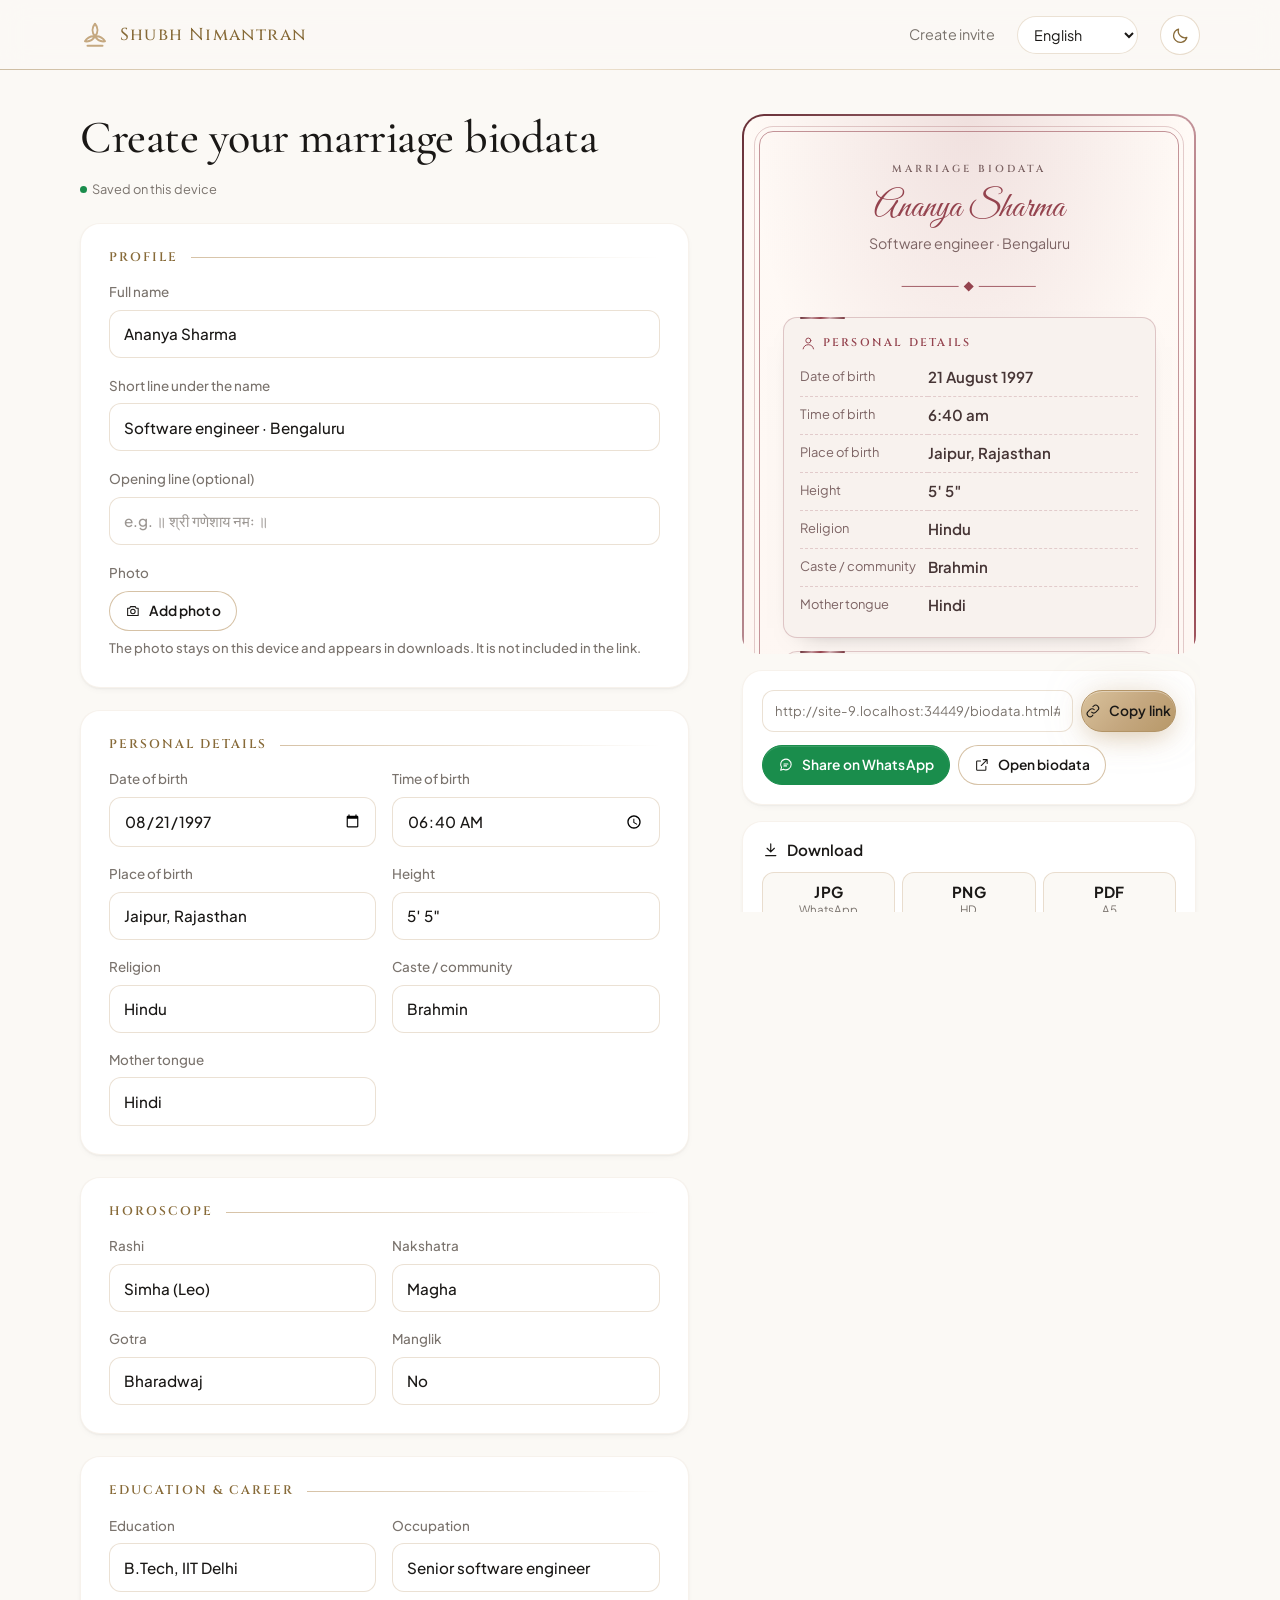
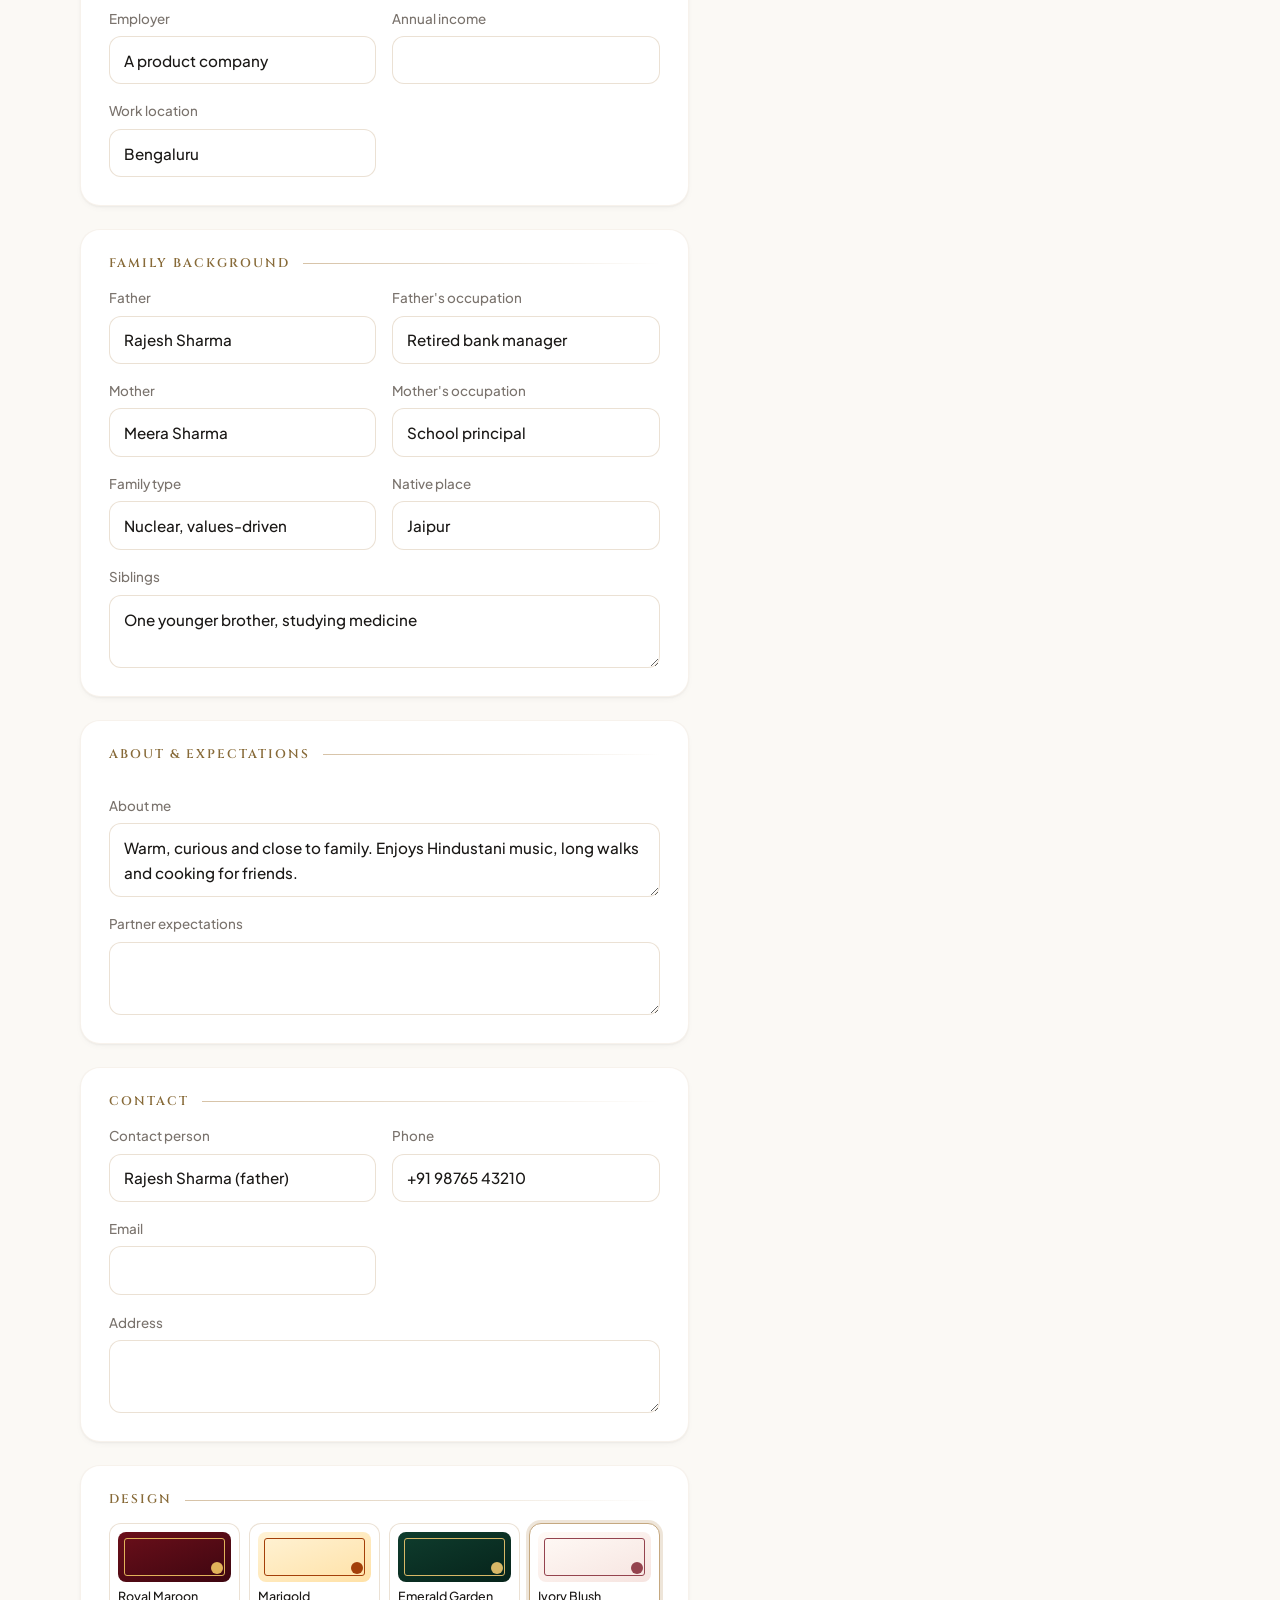
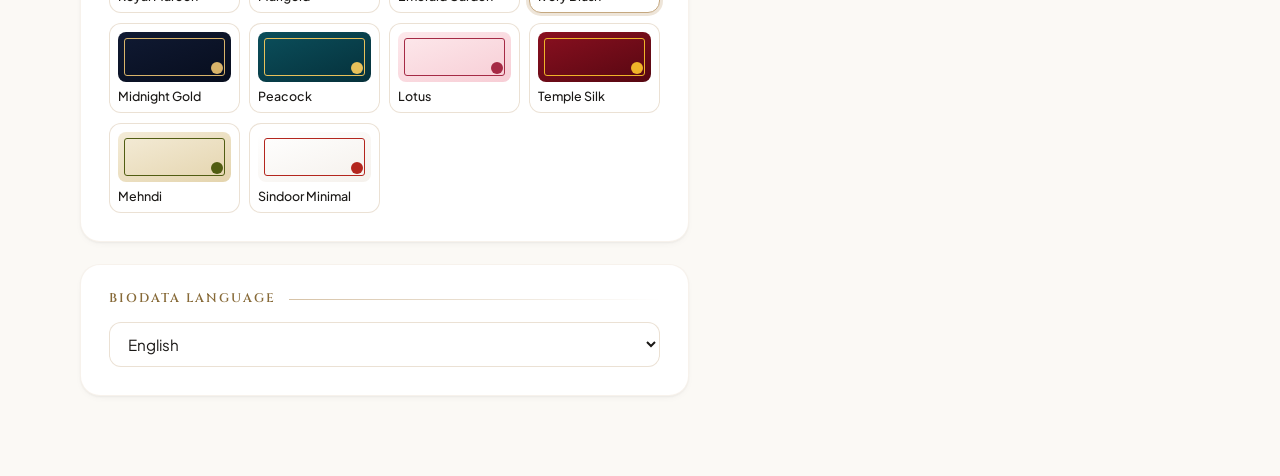
==== commit 08fe80fe: "Refresh colour system: ivory light and espresso mid-dark themes with toggle Rework CSS tokens to the" ====
--- a/biodata.html
+++ b/biodata.html
@@ -6,12 +6,13 @@
   <title>Marriage Biodata · Shubh Nimantran</title>
   <meta name="description" content="Create an elegant marriage biodata with family, horoscope, education and contact details. Share it on WhatsApp or download as JPG or PDF.">
   <meta property="og:title" content="Marriage Biodata">
-  <meta name="theme-color" content="#fbf7f0" media="(prefers-color-scheme: light)">
-  <meta name="theme-color" content="#191115" media="(prefers-color-scheme: dark)">
+  <meta name="theme-color" content="#FBF9F5" media="(prefers-color-scheme: light)">
+  <meta name="theme-color" content="#161412" media="(prefers-color-scheme: dark)">
   <link rel="preconnect" href="https://fonts.googleapis.com">
   <link rel="preconnect" href="https://fonts.gstatic.com" crossorigin>
   <link rel="stylesheet" href="https://fonts.googleapis.com/css2?family=Cinzel:wght@400;500;600&family=Cormorant+Garamond:ital,wght@0,400;0,500;0,600;0,700;1,400;1,500&family=Plus+Jakarta+Sans:wght@400;500;600;700&display=swap">
   <link rel="stylesheet" href="css/style.css">
+  <script src="js/theme.js"></script>
 </head>
 <body>
   <a class="skip" href="#main" data-i18n="skip_link">Skip to main content</a>
@@ -20,7 +21,7 @@
       <a class="brand" href="index.html"><i data-icon="mark"></i><span>Shubh Nimantran</span></a>
       <nav>
         <a href="create.html" data-i18n="nav_create">Create invite</a>
-        <select id="ui-lang" class="lang-select" aria-label="Language"></select>
+        <select id="ui-lang" class="lang-select" aria-label="Language"></select><button type="button" class="theme-toggle" aria-pressed="false" aria-label="Dark mode" title="Light / dark"><i data-icon="sun"></i><i data-icon="moon"></i></button>
       </nav>
     </div>
   </header>
--- a/css/style.css
+++ b/css/style.css
@@ -1,26 +1,43 @@
 /* ---------- tokens ---------- */
-/* Palette: warm ivory paper, deep maroon ink, muted gold foil, blush and sage pastels. */
+/* Palette: Ethereal Ivory (light) and Rich Espresso (mid-dark).
+ * Light: alabaster paper, espresso ink, champagne gold, soft rose tint.
+ * Dark:  obsidian slate, elevated charcoal, luminous antique gold, rose-gold highlights.
+ * --gold is decorative (fills, hairlines); --accent is the text-safe variant (>= 4.5:1 on --bg). */
 :root {
-  --bg: #fbf7f0;
-  --surface: #fffdf9;
-  --surface-2: #f6eee3;
-  --ink: #3b1520;
-  --muted: #6f5a56;
-  --line: #eadfcf;
-  --accent: #7d1f35;
-  --accent-ink: #fffaf3;
-  --accent-soft: #f6e4e2;
-  --gold: #b38a4c;
-  --gold-soft: #e9d6ad;
-  --rose: #c99a8f;
-  --blush: #f7e7e3;
-  --sage: #e6ebdf;
-  --foil: linear-gradient(120deg, #9c7638 0%, #d8b878 22%, #f6e7c1 38%, #bf9853 55%, #ecd39d 74%, #a07a3b 100%);
-  --foil-rose: linear-gradient(120deg, #b07d72 0%, #e8c3b8 30%, #fbe9e2 45%, #c99a8f 65%, #a8766b 100%);
-  --wa: #1a8d4c;
-  --shadow-sm: 0 1px 2px rgba(59, 21, 32, .05), 0 3px 10px -4px rgba(59, 21, 32, .08);
-  --shadow: 0 1px 2px rgba(59, 21, 32, .05), 0 18px 40px -18px rgba(59, 21, 32, .24);
-  --shadow-lg: 0 2px 6px rgba(59, 21, 32, .06), 0 50px 90px -40px rgba(59, 21, 32, .45);
+  /* surfaces */
+  --bg: #FBF9F5;
+  --surface: #FFFFFF;
+  --surface-2: #F5F1E9;
+  --line: rgba(197, 168, 128, .34);
+  --card-line: rgba(197, 168, 128, .15);
+  --card-border: 1px solid var(--card-line);
+  /* type */
+  --ink: #1A1816;
+  --muted: #7A736D;
+  /* accents */
+  --gold: #C5A880;
+  --gold-soft: #E7DAC3;
+  --accent: #876A38;
+  --accent-ink: #FFFFFF;
+  --accent-soft: #EAD5D0;
+  --rose: #EAD5D0;
+  --blush: #F4E8E4;
+  --sage: #F1ECE1;
+  --danger: #B3261E;
+  --wa: #1A8D4C;
+  /* gold foil + primary button */
+  --foil: linear-gradient(120deg, #A88B5E 0%, #DCC6A0 24%, #F3E6CC 40%, #C5A880 56%, #E4D1AE 76%, #AC8F62 100%);
+  --foil-rose: linear-gradient(120deg, #B98F86 0%, #EAD5D0 32%, #F8EBE7 46%, #D2AEA6 66%, #B58A81 100%);
+  --btn-bg: linear-gradient(135deg, #D9C29C 0%, #C5A880 52%, #B79868 100%);
+  --btn-ink: #1A1816;
+  --btn-edge: #B39466;
+  --glow: rgba(197, 168, 128, .55);
+  --floral-opacity: .5;
+  /* depth: warm espresso shadows, never grey */
+  --shadow-sm: 0 1px 2px rgba(26, 24, 22, .04), 0 3px 10px -4px rgba(26, 24, 22, .07);
+  --shadow: 0 1px 2px rgba(26, 24, 22, .04), 0 18px 40px -18px rgba(26, 24, 22, .2);
+  --shadow-lg: 0 2px 6px rgba(26, 24, 22, .05), 0 50px 90px -40px rgba(26, 24, 22, .4);
+  /* type + shape + motion */
   --ui-font: "Plus Jakarta Sans", system-ui, sans-serif;
   --display-font: "Cormorant Garamond", "Playfair Display", Georgia, serif;
   --royal-font: "Cinzel", "Cormorant Garamond", Georgia, serif;
@@ -33,16 +50,41 @@
   --gutter: clamp(16px, 4vw, 40px);
   color-scheme: light;
 }
+/* Mid-dark. Applied by the OS preference unless the visitor picked light, or forced by the toggle.
+ * Keep both blocks identical. */
 @media (prefers-color-scheme: dark) {
   :root:not([data-theme="light"]) {
-    --bg: #191115; --surface: #22181d; --surface-2: #2a1e24; --ink: #f6ece2; --muted: #c4b2a8;
-    --line: #3c2c33; --accent: #e3c07f; --accent-ink: #2a1018; --accent-soft: #3a2a20;
-    --gold: #d6b475; --gold-soft: #5a4630; --rose: #d9a99e; --blush: #34232a; --sage: #262b24;
+    --bg: #161412; --surface: #262320; --surface-2: #1D1A18;
+    --line: rgba(197, 168, 128, .22); --card-line: rgba(197, 168, 128, .2);
+    --ink: #FBF9F5; --muted: #A8A29E;
+    --gold: #D4AF37; --gold-soft: #4A3F2A; --accent: #D4AF37; --accent-ink: #161412; --accent-soft: #3A2C29;
+    --rose: #B76E79; --blush: #2E2322; --sage: #211E1A; --danger: #FF8A80;
+    --foil: linear-gradient(120deg, #9C7C26 0%, #DDBF5A 24%, #F4E3A1 40%, #D4AF37 56%, #EBD27A 76%, #A8872B 100%);
+    --foil-rose: linear-gradient(120deg, #9A5A64 0%, #D49AA2 32%, #F0C9C9 46%, #B76E79 66%, #8E525C 100%);
+    --btn-bg: linear-gradient(135deg, #E6C968 0%, #D4AF37 52%, #B8942A 100%);
+    --btn-ink: #161412; --btn-edge: #E0BE4C;
+    --glow: rgba(212, 175, 55, .4); --floral-opacity: .3;
     --shadow-sm: 0 1px 2px rgba(0, 0, 0, .3), 0 2px 8px -2px rgba(0, 0, 0, .4);
     --shadow: 0 1px 2px rgba(0, 0, 0, .3), 0 18px 40px -18px rgba(0, 0, 0, .7);
     --shadow-lg: 0 2px 6px rgba(0, 0, 0, .3), 0 50px 90px -40px rgba(0, 0, 0, .9);
     color-scheme: dark;
   }
+}
+:root[data-theme="dark"] {
+  --bg: #161412; --surface: #262320; --surface-2: #1D1A18;
+  --line: rgba(197, 168, 128, .22); --card-line: rgba(197, 168, 128, .2);
+  --ink: #FBF9F5; --muted: #A8A29E;
+  --gold: #D4AF37; --gold-soft: #4A3F2A; --accent: #D4AF37; --accent-ink: #161412; --accent-soft: #3A2C29;
+  --rose: #B76E79; --blush: #2E2322; --sage: #211E1A; --danger: #FF8A80;
+  --foil: linear-gradient(120deg, #9C7C26 0%, #DDBF5A 24%, #F4E3A1 40%, #D4AF37 56%, #EBD27A 76%, #A8872B 100%);
+  --foil-rose: linear-gradient(120deg, #9A5A64 0%, #D49AA2 32%, #F0C9C9 46%, #B76E79 66%, #8E525C 100%);
+  --btn-bg: linear-gradient(135deg, #E6C968 0%, #D4AF37 52%, #B8942A 100%);
+  --btn-ink: #161412; --btn-edge: #E0BE4C;
+  --glow: rgba(212, 175, 55, .4); --floral-opacity: .3;
+  --shadow-sm: 0 1px 2px rgba(0, 0, 0, .3), 0 2px 8px -2px rgba(0, 0, 0, .4);
+  --shadow: 0 1px 2px rgba(0, 0, 0, .3), 0 18px 40px -18px rgba(0, 0, 0, .7);
+  --shadow-lg: 0 2px 6px rgba(0, 0, 0, .3), 0 50px 90px -40px rgba(0, 0, 0, .9);
+  color-scheme: dark;
 }
 
 /* ---------- base ---------- */
@@ -56,17 +98,20 @@
 .toast { position: fixed; left: 50%; bottom: 24px; z-index: 60; display: flex; align-items: center; gap: 1rem; padding: .55rem .6rem .55rem 1.1rem; border-radius: 999px; background: var(--ink); color: var(--bg); box-shadow: var(--shadow-lg); font-size: .92rem; transform: translateX(-50%); max-width: calc(100vw - 32px); }
 .toast button { border: 0; border-radius: 999px; padding: .5em 1em; min-height: 36px; background: color-mix(in srgb, var(--bg) 16%, transparent); color: var(--bg); font: 600 .85rem/1 var(--ui-font); }
 .toast button:hover { background: color-mix(in srgb, var(--bg) 26%, transparent); }
-.field-error { color: #b3261e; font-size: .82rem; }
-@media (prefers-color-scheme: dark) { :root:not([data-theme="light"]) .field-error { color: #ff8a80; } }
-[aria-invalid="true"] { border-color: #b3261e !important; }
+.field-error { color: var(--danger); font-size: .82rem; }
+[aria-invalid="true"] { border-color: var(--danger) !important; }
 .empty { padding: 1rem; border-radius: var(--r-sm); border: 1px dashed var(--line); color: var(--muted); font-size: .92rem; text-align: center; }
 .saved { display: inline-flex; align-items: center; gap: .4em; font-size: .8rem; color: var(--muted); opacity: 0; transition: opacity .4s var(--ease); }
 .saved.on { opacity: 1; }
-.saved i { width: 7px; height: 7px; border-radius: 50%; background: #1a8d4c; }
+.saved i { width: 7px; height: 7px; border-radius: 50%; background: var(--wa); }
 .editor-head { display: flex; align-items: baseline; justify-content: space-between; gap: 1rem; flex-wrap: wrap; }
 .hero-langs button { padding-block: .35em !important; }
 
 html, body { margin: 0; }
+/* Buttery theme switch: theme.js adds .theme-anim for the duration of the cross-fade only. */
+html.theme-anim, html.theme-anim *, html.theme-anim *::before, html.theme-anim *::after {
+  transition: background-color .7s var(--ease), border-color .7s var(--ease), color .7s var(--ease), fill .7s var(--ease), stroke .7s var(--ease), box-shadow .7s var(--ease), opacity .7s var(--ease) !important;
+}
 html { scroll-behavior: smooth; scroll-padding-top: 80px; }
 body {
   background: var(--bg); color: var(--ink);
@@ -92,10 +137,11 @@
   position: relative; overflow: hidden; isolation: isolate;
   display: inline-flex; align-items: center; justify-content: center; gap: .55em;
   min-height: 48px; padding: 0 1.5em; border-radius: 999px;
-  background: var(--accent); color: var(--accent-ink); border: 1px solid var(--accent);
-  box-shadow: inset 0 1px 0 rgba(255, 255, 255, .14), 0 0 0 1px color-mix(in srgb, var(--gold) 0%, transparent);
+  background: var(--btn-bg); color: var(--btn-ink); border: 1px solid var(--btn-edge);
+  /* soft radial glow behind the primary CTA */
+  box-shadow: inset 0 1px 0 rgba(255, 255, 255, .35), 0 8px 26px -6px var(--glow), 0 0 44px -10px var(--glow);
   font: 600 .93rem/1 var(--ui-font); letter-spacing: .01em; text-decoration: none; cursor: pointer; white-space: nowrap;
-  transition: transform .3s var(--ease), box-shadow .3s var(--ease), background-color .2s, border-color .2s;
+  transition: transform .5s var(--ease), box-shadow .5s var(--ease), background-color .3s var(--ease), border-color .3s var(--ease);
 }
 /* Gentle foil shimmer that sweeps across on hover. */
 .btn::after, .inv-btn::after {
@@ -105,20 +151,20 @@
 }
 .btn:hover::after, .inv-btn:hover::after, .btn:focus-visible::after, .inv-btn:focus-visible::after { transform: translateX(120%); }
 html:not([lang="en"]) .btn { font-family: var(--script-font), var(--ui-font); }
-.btn:hover { transform: translateY(-2px); box-shadow: inset 0 1px 0 rgba(255, 255, 255, .14), 0 0 0 3px color-mix(in srgb, var(--gold) 28%, transparent), 0 14px 28px -12px color-mix(in srgb, var(--accent) 70%, transparent); }
-.btn:active { transform: translateY(0) scale(.98); box-shadow: none; }
-.btn.ghost { background: color-mix(in srgb, var(--surface) 70%, transparent); color: var(--ink); border-color: color-mix(in srgb, var(--gold) 55%, var(--line)); }
+.btn:hover { transform: translateY(-2px); box-shadow: inset 0 1px 0 rgba(255, 255, 255, .4), 0 0 0 3px color-mix(in srgb, var(--gold) 22%, transparent), 0 14px 34px -6px var(--glow), 0 0 64px -8px var(--glow); }
+.btn:active { transform: translateY(0) scale(.98); box-shadow: 0 4px 14px -6px var(--glow); }
+.btn.ghost { background: color-mix(in srgb, var(--surface) 70%, transparent); color: var(--ink); border-color: color-mix(in srgb, var(--gold) 55%, var(--line)); box-shadow: none; }
 .btn.ghost::after { background: linear-gradient(105deg, transparent 30%, color-mix(in srgb, var(--gold) 22%, transparent) 50%, transparent 70%); }
-.btn.ghost:hover { border-color: var(--gold); box-shadow: 0 0 0 3px color-mix(in srgb, var(--gold) 16%, transparent); }
+.btn.ghost:hover { border-color: var(--gold); box-shadow: 0 0 0 3px color-mix(in srgb, var(--gold) 16%, transparent), 0 10px 26px -12px var(--glow); }
 .btn.small { min-height: 40px; padding: 0 1.1em; font-size: .86rem; }
-.btn.wa { background: var(--wa); border-color: var(--wa); color: #fff; }
-.btn[disabled] { opacity: .55; cursor: progress; transform: none; box-shadow: none; }
+.btn.wa { background: var(--wa); border-color: var(--wa); color: #fff; box-shadow: inset 0 1px 0 rgba(255, 255, 255, .14); }
+.btn[disabled] { opacity: .55; box-shadow: none; cursor: progress; transform: none; box-shadow: none; }
 .link-btn { background: none; border: 0; padding: .4em; color: var(--muted); cursor: pointer; font: inherit; font-size: .85rem; border-radius: 8px; display: inline-flex; align-items: center; gap: .3em; }
 .link-btn:hover { color: var(--accent); }
 select, input, textarea {
   font: inherit; font-size: .95rem; color: var(--ink); background: var(--surface);
   border: 1px solid var(--line); border-radius: var(--r-sm); padding: .7em .9em; width: 100%;
-  transition: border-color .2s, box-shadow .2s;
+  transition: border-color .35s var(--ease), box-shadow .35s var(--ease), background-color .35s var(--ease);
 }
 select:hover, input:hover, textarea:hover { border-color: color-mix(in srgb, var(--ink) 30%, var(--line)); }
 select:focus, input:focus, textarea:focus { outline: none; border-color: var(--gold); box-shadow: 0 0 0 4px color-mix(in srgb, var(--gold) 20%, transparent); }
@@ -136,6 +182,13 @@
 .topbar nav > a:not(.btn):hover { color: var(--ink); }
 .topbar nav > a:not(.btn):hover::after { transform: scaleX(1); }
 .lang-select { width: auto; min-height: 38px; padding: .3em 2em .3em .8em; border-radius: 999px; font-size: .9rem; }
+.theme-toggle { position: relative; flex: none; width: 40px; height: 40px; padding: 0; display: inline-grid; place-items: center; border-radius: 50%; background: var(--surface); color: var(--accent); border: var(--card-border); border-color: color-mix(in srgb, var(--gold) 40%, transparent); transition: transform .5s var(--ease), box-shadow .5s var(--ease), border-color .3s var(--ease); }
+.theme-toggle:hover { transform: translateY(-2px); border-color: var(--gold); box-shadow: 0 8px 22px -8px var(--glow); }
+.theme-toggle .icon { grid-area: 1 / 1; width: 19px; height: 19px; transition: transform .7s var(--ease), opacity .5s var(--ease); }
+.theme-toggle .icon:first-child { opacity: 0; transform: rotate(-70deg) scale(.5); }
+:root[data-theme="dark"] .theme-toggle .icon:first-child { opacity: 1; transform: none; }
+:root[data-theme="dark"] .theme-toggle .icon:last-child { opacity: 0; transform: rotate(70deg) scale(.5); }
+@media (pointer: coarse), (max-width: 960px) { .theme-toggle { width: 44px; height: 44px; } }
 @media (max-width: 960px) { .topbar nav > a:not(.btn) { display: none; } .topbar nav { gap: .6rem; } }
 @media (max-width: 480px) { .brand span { display: none; } }
 
@@ -185,7 +238,7 @@
 .lang-list li:nth-child(odd) button { padding-inline-end: 1.4rem; }
 .lang-list li:nth-child(even) button { padding-inline-start: 1.4rem; border-inline-start: 1px solid var(--line); }
 .lang-list .native { font-size: 1.4rem; color: var(--ink); }
-.lang-list .code { font: 500 .72rem/1 var(--royal-font); letter-spacing: .14em; text-transform: uppercase; color: var(--gold); }
+.lang-list .code { font: 500 .72rem/1 var(--royal-font); letter-spacing: .14em; text-transform: uppercase; color: var(--accent); }
 .lang-list button:hover .native { color: var(--accent); }
 .lang-list button.on .native { color: var(--accent); }
 .lang-list button.on .code { color: var(--accent); }
@@ -198,7 +251,9 @@
 .video-split .phone { transform: none; margin-inline: auto; }
 .facts { list-style: none; padding: 0; margin: 2rem 0 2.2rem; display: grid; gap: 1.1rem; }
 .facts li { display: flex; gap: .9rem; align-items: flex-start; }
-.facts li { padding: 1rem 1.1rem; border-radius: var(--r-sm); background: var(--surface); border: 1px solid var(--line); box-shadow: var(--shadow-sm); }
+.facts li { padding: 1rem 1.1rem; border-radius: var(--r-sm); background: var(--surface); border: var(--card-border); box-shadow: var(--shadow-sm); }
+.facts li, .steps li { transition: transform .5s var(--ease), box-shadow .5s var(--ease), border-color .5s var(--ease); }
+.facts li:hover, .steps li:hover { transform: translateY(-2px); box-shadow: var(--shadow); border-color: color-mix(in srgb, var(--gold) 45%, transparent); }
 .facts .icon { width: 22px; height: 22px; color: var(--gold); margin-top: .1em; }
 .facts strong { display: block; font-weight: 600; }
 .facts span { color: var(--muted); font-size: .95rem; }
@@ -217,7 +272,7 @@
 @media (max-width: 640px) { .gallery { grid-template-columns: repeat(2, minmax(0, 1fr)); } .tile-preview { height: 250px; } }
 
 .steps { list-style: none; margin: 0; padding: 0; display: grid; grid-template-columns: repeat(3, minmax(0, 1fr)); gap: clamp(16px, 2.4vw, 32px); counter-reset: s; }
-.steps li { padding: 2.2rem 2rem 2.4rem; position: relative; text-align: center; border-radius: var(--r); background: var(--surface); box-shadow: var(--shadow-sm); border: 1px solid var(--line); }
+.steps li { padding: 2.2rem 2rem 2.4rem; position: relative; text-align: center; border-radius: var(--r); background: var(--surface); box-shadow: var(--shadow-sm); border: var(--card-border); }
 .steps .n { display: inline-grid; place-items: center; width: 3.4rem; height: 3.4rem; border-radius: 50%; font: 500 1.4rem/1 var(--royal-font); color: var(--accent); background: var(--blush); box-shadow: 0 0 0 1px var(--gold-soft), 0 0 0 5px var(--surface), 0 0 0 6px color-mix(in srgb, var(--gold) 45%, transparent); }
 .steps h3 { font-size: 1.5rem; margin: 1.2rem 0 .5rem; }
 html[lang="en"] .steps h3 { font-family: var(--ui-font); font-size: 1.15rem; font-weight: 600; letter-spacing: 0; }
@@ -237,7 +292,7 @@
 .editor h1 { font-size: clamp(2.2rem, 3.6vw, 3rem); }
 .form { display: grid; gap: 1.4rem; }
 .group { display: grid; gap: 1.05rem; }
-.editor .group { padding: clamp(18px, 2.4vw, 28px); border-radius: var(--r); background: var(--surface); border: 1px solid var(--line); box-shadow: var(--shadow-sm); }
+.editor .group { padding: clamp(18px, 2.4vw, 28px); border-radius: var(--r); background: var(--surface); border: var(--card-border); box-shadow: var(--shadow-sm); }
 .editor .group > h2 { display: flex; align-items: center; gap: .8rem; font: 600 .78rem/1 var(--royal-font); letter-spacing: .16em; text-transform: uppercase; color: var(--accent); }
 .editor .group > h2::after { content: ""; flex: 1; height: 1px; background: linear-gradient(90deg, color-mix(in srgb, var(--gold) 70%, transparent), transparent); }
 html:not([lang="en"]) .editor .group > h2 { font-family: var(--script-font), var(--ui-font); text-transform: none; letter-spacing: 0; font-size: .95rem; }
@@ -291,7 +346,7 @@
 .qr-dl { grid-template-columns: repeat(2, minmax(0, 120px)); }
 .event-row .pin.on { color: var(--wa); }
 .mapdlg { position: fixed; inset: 0; z-index: 70; display: grid; place-items: center; padding: 16px; background: rgba(12, 8, 6, .55); backdrop-filter: blur(4px); }
-.mapdlg-card { width: min(760px, 100%); max-height: calc(100svh - 32px); display: grid; grid-template-rows: auto auto minmax(260px, 1fr) auto auto; gap: .75rem; padding: 1rem; border-radius: var(--r-lg); background: var(--surface); box-shadow: var(--shadow-lg); }
+.mapdlg-card { border: var(--card-border); width: min(760px, 100%); max-height: calc(100svh - 32px); display: grid; grid-template-rows: auto auto minmax(260px, 1fr) auto auto; gap: .75rem; padding: 1rem; border-radius: var(--r-lg); background: var(--surface); box-shadow: var(--shadow-lg); }
 .map-search { display: flex; gap: .5rem; align-items: center; }
 .map-search input { flex: 1; }
 .map-results { list-style: none; margin: 0; padding: 0; max-height: 200px; overflow: auto; border: 1px solid var(--line); border-radius: var(--r-sm); }
@@ -321,16 +376,16 @@
 .toggle > span { display: inline-flex; align-items: center; gap: .5em; }
 .toggle input { appearance: none; width: 42px; height: 24px; padding: 0; border-radius: 99px; background: var(--line); position: relative; cursor: pointer; flex: none; border: 0; transition: background .25s; }
 .toggle input::after { content: ""; position: absolute; top: 3px; left: 3px; width: 18px; height: 18px; border-radius: 50%; background: #fff; box-shadow: 0 1px 3px rgba(0,0,0,.3); transition: transform .3s var(--ease); }
-.toggle input:checked { background: var(--accent); }
+.toggle input:checked { background: var(--gold); }
 .toggle input:checked::after { transform: translateX(18px); }
 .progress { height: 6px; border-radius: 99px; background: var(--surface-2); overflow: hidden; }
-.progress i { display: block; height: 100%; width: 0; background: var(--accent); border-radius: inherit; transition: width .25s linear; }
+.progress i { display: block; height: 100%; width: 0; background: var(--foil); border-radius: inherit; transition: width .25s linear; }
 .note { font-size: .82rem; color: var(--muted); }
-.share { display: grid; gap: .8rem; padding: 1.2rem; border-radius: var(--r); background: var(--surface); border: 1px solid var(--line); box-shadow: var(--shadow-sm); }
+.share { display: grid; gap: .8rem; padding: 1.2rem; border-radius: var(--r); background: var(--surface); border: var(--card-border); box-shadow: var(--shadow-sm); }
 .share-link { display: flex; gap: .5rem; }
 .share-link input { font-size: .82rem; color: var(--muted); }
 .share-btns { display: flex; flex-wrap: wrap; gap: .5rem; }
-.downloads { display: grid; gap: .8rem; padding: 1.2rem; border-radius: var(--r); background: var(--surface); border: 1px solid var(--line); box-shadow: var(--shadow-sm); }
+.downloads { display: grid; gap: .8rem; padding: 1.2rem; border-radius: var(--r); background: var(--surface); border: var(--card-border); box-shadow: var(--shadow-sm); }
 .downloads h3 { display: flex; align-items: center; gap: .5em; font: 600 .95rem/1.2 var(--script-font), var(--ui-font) !important; letter-spacing: 0 !important; }
 .fmt-row { display: grid; grid-template-columns: repeat(5, minmax(0, 1fr)); gap: .45rem; }
 .fmt { display: grid; gap: .2rem; justify-items: center; padding: .7rem .3rem; border-radius: var(--r-sm); border: 1px solid var(--line); background: var(--bg); color: var(--ink); cursor: pointer; font: inherit; transition: border-color .2s, transform .3s var(--ease), background-color .2s; }
@@ -357,7 +412,7 @@
 body.guest { background: var(--c-bg2, #2a1512); min-height: 100svh; }
 .guest-bar { position: sticky; top: 0; z-index: 5; display: flex; justify-content: space-between; align-items: center; gap: .6rem; padding: .7rem 16px; }
 .guest-bar .lang-select { background: rgba(255, 252, 246, .94); color: #3b1520; border-color: transparent; }
-.guest-bar .btn { background: rgba(255, 252, 246, .94); color: #3b1520; border-color: transparent; }
+.guest-bar .btn { background: rgba(255, 252, 246, .94); color: #3b1520; border-color: transparent; box-shadow: none; }
 .guest-main { max-width: 560px; margin: 0 auto; padding: .4rem 16px 4rem; }
 .guest-main > .invite { box-shadow: 0 40px 80px -36px rgba(0, 0, 0, .6); }
 .cover { position: fixed; inset: 0; z-index: 40; display: grid; place-items: center; text-align: center; padding: 32px; background: radial-gradient(120% 80% at 50% 40%, var(--c-bg), var(--c-bg2)); color: var(--c-ink); }
@@ -461,7 +516,7 @@
 
 
 /* ---------- luxury accents: eyebrows, foil dividers, floral motifs ---------- */
-.eyebrow { display: inline-flex; align-items: center; gap: .8em; margin-bottom: 1.1rem; font: 600 .74rem/1 var(--royal-font); letter-spacing: .26em; text-transform: uppercase; color: var(--gold); }
+.eyebrow { display: inline-flex; align-items: center; gap: .8em; margin-bottom: 1.1rem; font: 600 .74rem/1 var(--royal-font); letter-spacing: .26em; text-transform: uppercase; color: var(--accent); }
 .eyebrow::before { content: ""; width: 2.4em; height: 1px; background: var(--foil); }
 .center .eyebrow::after { content: ""; width: 2.4em; height: 1px; background: var(--foil); }
 html:not([lang="en"]) .eyebrow { font-family: var(--script-font), var(--ui-font); letter-spacing: .04em; text-transform: none; font-size: .9rem; }
@@ -473,14 +528,13 @@
 .section-head .divider { margin-top: 1.6rem; }
 .section-head:not(.center) .divider { margin-inline: 0; max-width: 220px; }
 .section-head:not(.center) .divider::before { display: none; }
-.floral { position: absolute; z-index: -1; width: clamp(160px, 22vw, 300px); aspect-ratio: 1; pointer-events: none; opacity: .5;
-  background: url("data:image/svg+xml,%3Csvg xmlns='http://www.w3.org/2000/svg' viewBox='0 0 220 220' fill='none' stroke='%23b38a4c' stroke-width='1.2' stroke-linecap='round'%3E%3Cpath d='M8 212C40 170 70 120 120 86s82-48 92-76'/%3E%3Cpath d='M52 160c-18-4-30-16-34-34c18 2 30 14 34 34zM52 160c4-18 16-30 34-34c-2 18-14 30-34 34z'/%3E%3Cpath d='M92 112c-16-6-26-20-27-38c17 5 27 19 27 38zM92 112c6-16 20-26 38-27c-5 17-19 27-38 27z'/%3E%3Cpath d='M150 66c-12-8-18-22-16-38c14 8 20 22 16 38zM150 66c9-12 23-17 38-15c-8 13-22 19-38 15z'/%3E%3Ccircle cx='196' cy='24' r='5'/%3E%3Cpath d='M196 10c4 4 4 10 0 14c-4-4-4-10 0-14zM210 24c-4 4-10 4-14 0c4-4 10-4 14 0zM196 38c-4-4-4-10 0-14c4 4 4 10 0 14zM182 24c4-4 10-4 14 0c-4 4-10 4-14 0z'/%3E%3Ccircle cx='30' cy='150' r='2.2' fill='%23b38a4c'/%3E%3Ccircle cx='118' cy='62' r='2.2' fill='%23b38a4c'/%3E%3Ccircle cx='74' cy='96' r='1.6' fill='%23b38a4c'/%3E%3C/svg%3E") center / contain no-repeat; }
+.floral { position: absolute; z-index: -1; width: clamp(160px, 22vw, 300px); aspect-ratio: 1; pointer-events: none; opacity: var(--floral-opacity);
+  background: url("data:image/svg+xml,%3Csvg xmlns='http://www.w3.org/2000/svg' viewBox='0 0 220 220' fill='none' stroke='%23C5A880' stroke-width='1.2' stroke-linecap='round'%3E%3Cpath d='M8 212C40 170 70 120 120 86s82-48 92-76'/%3E%3Cpath d='M52 160c-18-4-30-16-34-34c18 2 30 14 34 34zM52 160c4-18 16-30 34-34c-2 18-14 30-34 34z'/%3E%3Cpath d='M92 112c-16-6-26-20-27-38c17 5 27 19 27 38zM92 112c6-16 20-26 38-27c-5 17-19 27-38 27z'/%3E%3Cpath d='M150 66c-12-8-18-22-16-38c14 8 20 22 16 38zM150 66c9-12 23-17 38-15c-8 13-22 19-38 15z'/%3E%3Ccircle cx='196' cy='24' r='5'/%3E%3Cpath d='M196 10c4 4 4 10 0 14c-4-4-4-10 0-14zM210 24c-4 4-10 4-14 0c4-4 10-4 14 0zM196 38c-4-4-4-10 0-14c4 4 4 10 0 14zM182 24c4-4 10-4 14 0c-4 4-10 4-14 0z'/%3E%3Ccircle cx='30' cy='150' r='2.2' fill='%23C5A880'/%3E%3Ccircle cx='118' cy='62' r='2.2' fill='%23C5A880'/%3E%3Ccircle cx='74' cy='96' r='1.6' fill='%23C5A880'/%3E%3C/svg%3E") center / contain no-repeat; }
 .floral.tl { top: -24px; left: -40px; transform: scaleY(-1); }
 .floral.br { bottom: 12px; right: -20px; transform: scaleX(-1); }
 .floral.tr { top: 12px; right: -20px; transform: rotate(180deg); }
 .floral.bl { bottom: 12px; left: -20px; }
-@media (prefers-color-scheme: dark) { :root:not([data-theme="light"]) .floral { opacity: .32; } }
-@media (max-width: 640px) { .floral { opacity: .3; width: 150px; } }
+@media (max-width: 640px) { .floral { opacity: calc(var(--floral-opacity) * .6); width: 150px; } }
 
 /* landing: biodata teaser */
 .bio-teaser { display: grid; grid-template-columns: minmax(0, 1fr) minmax(0, 440px); gap: clamp(32px, 7vw, 110px); align-items: center; }
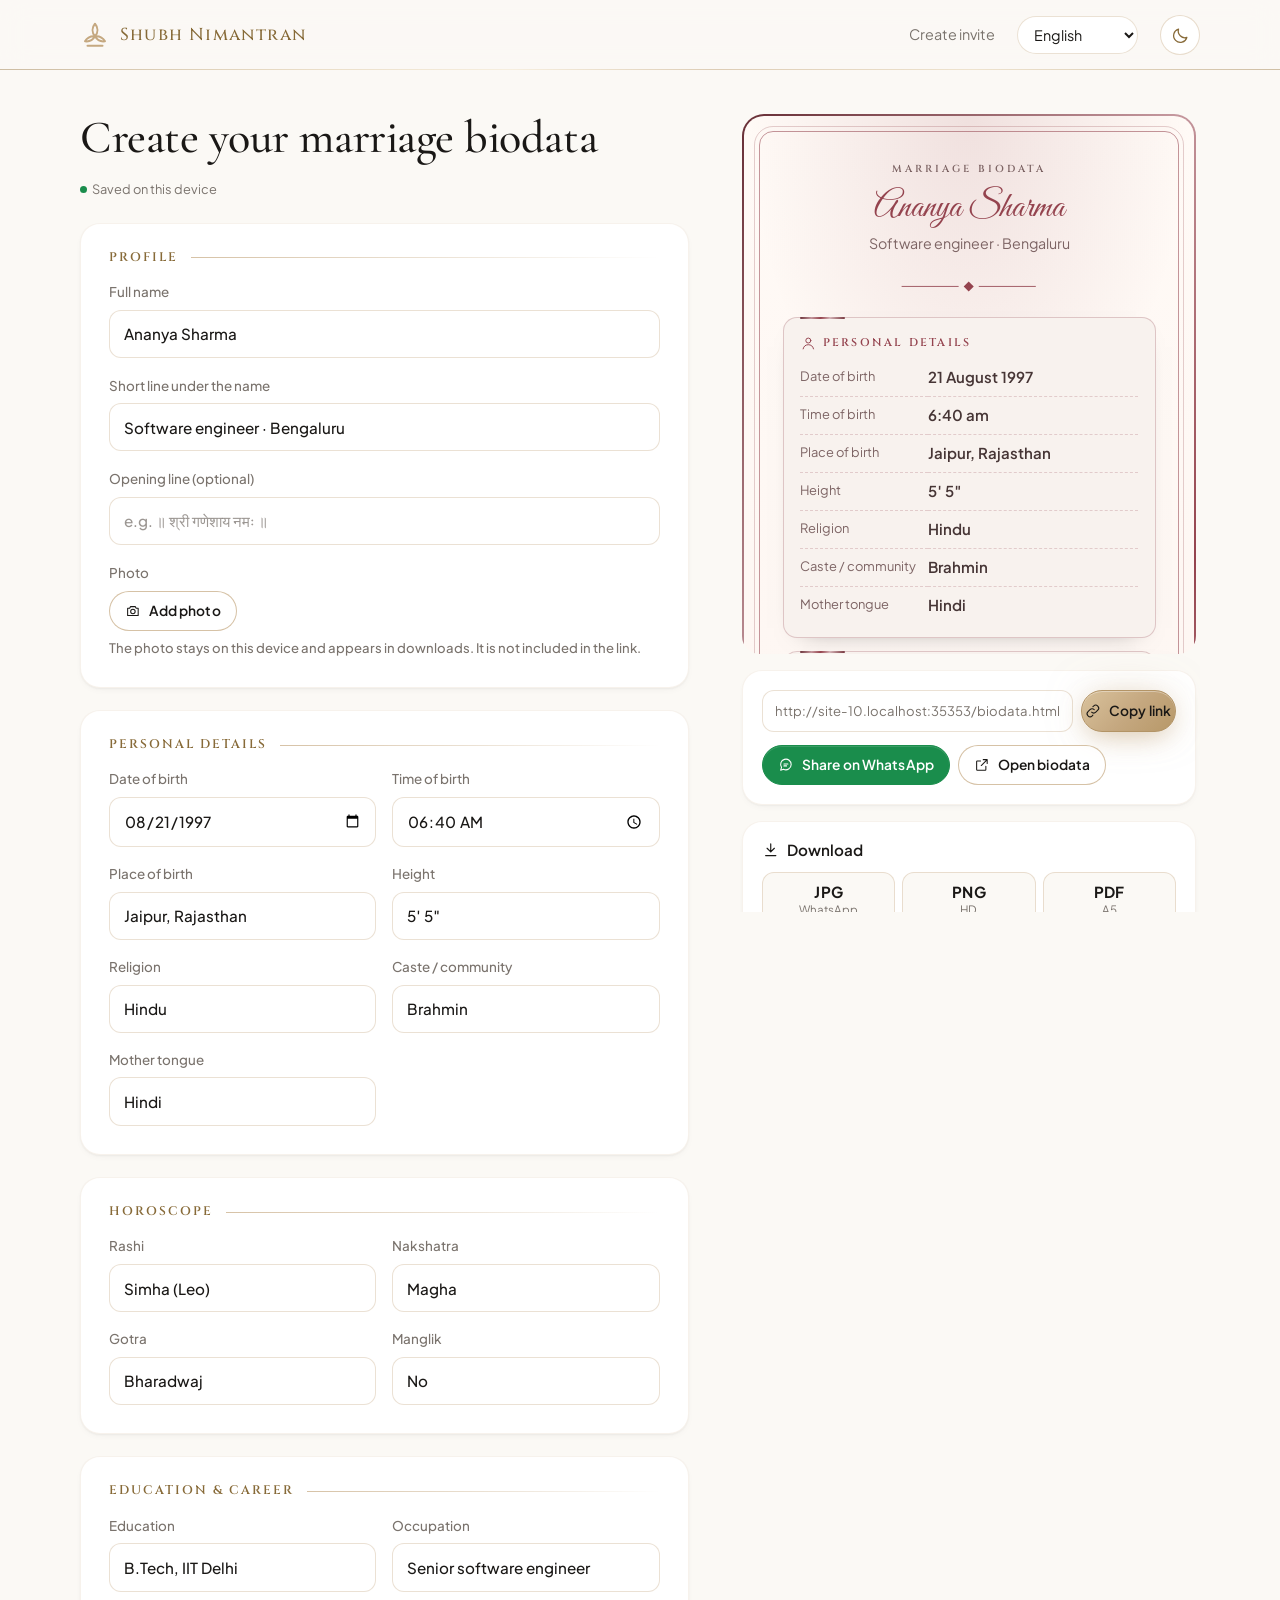
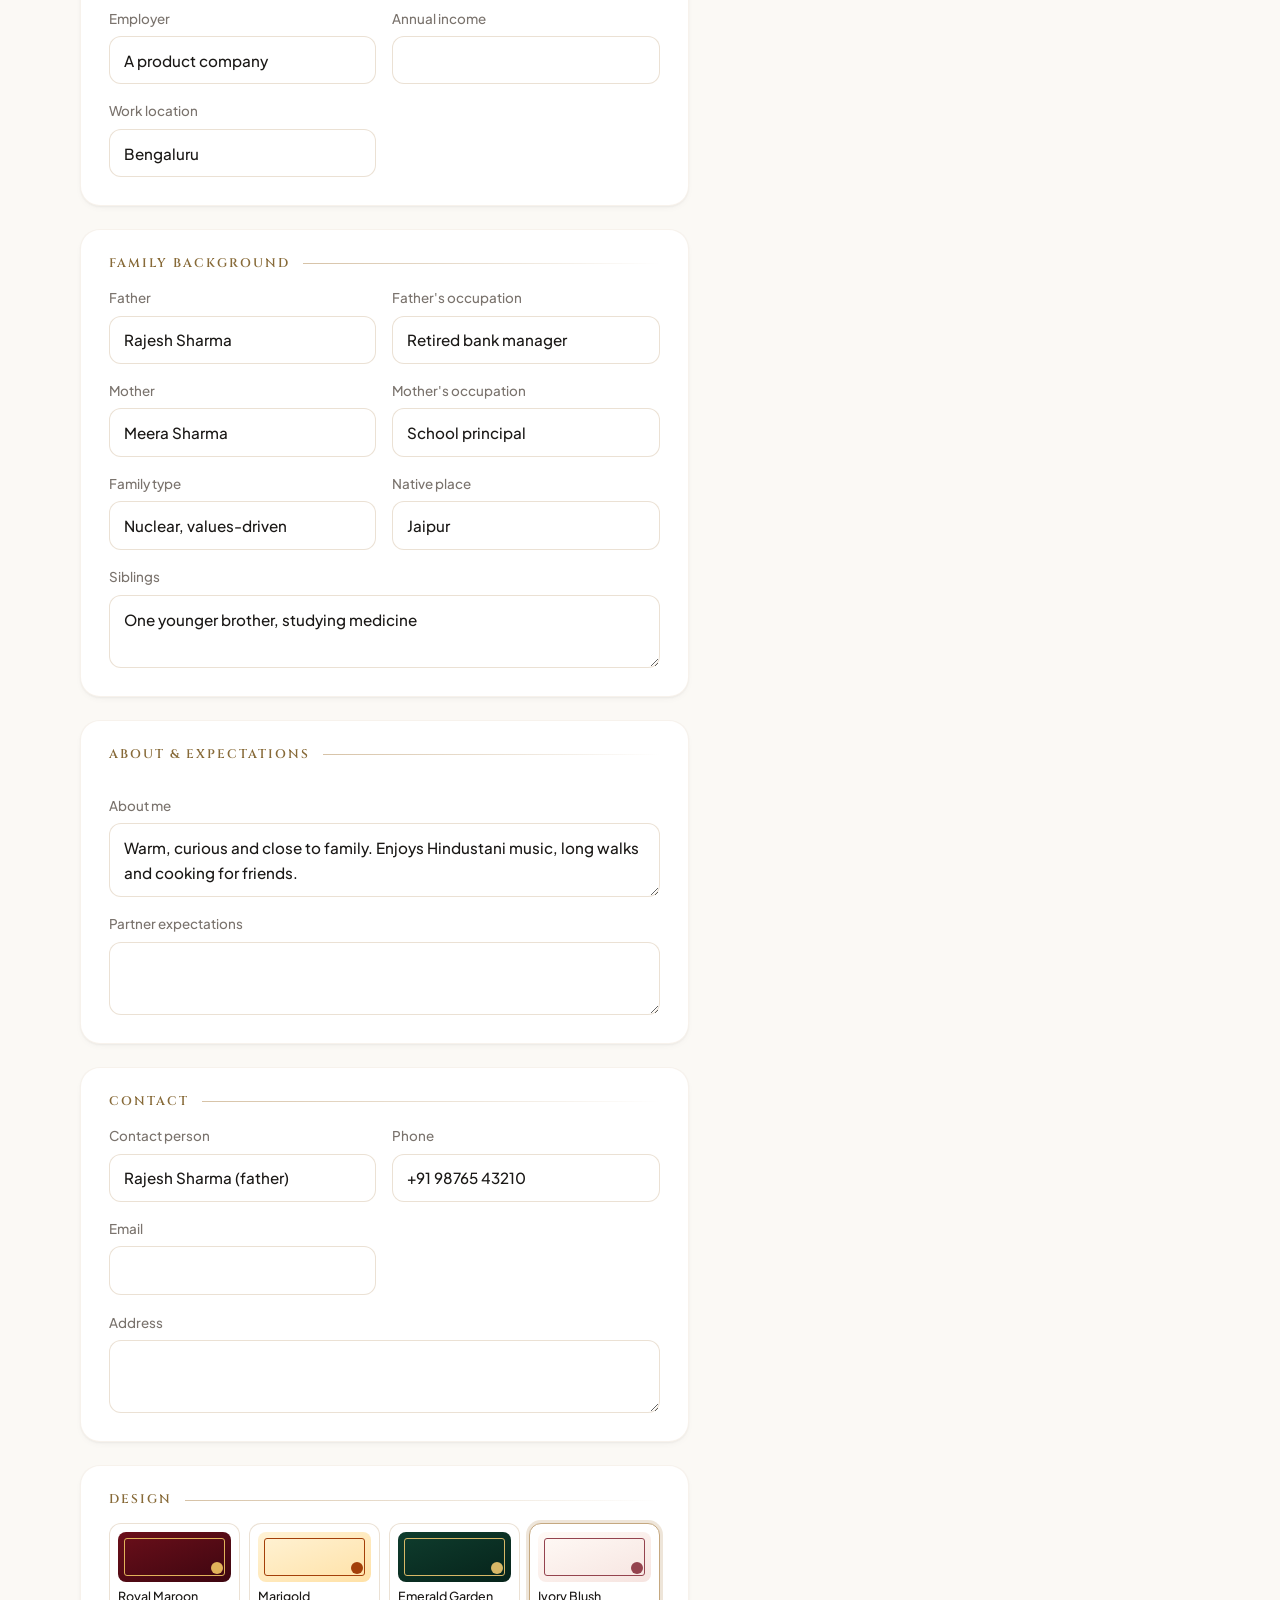
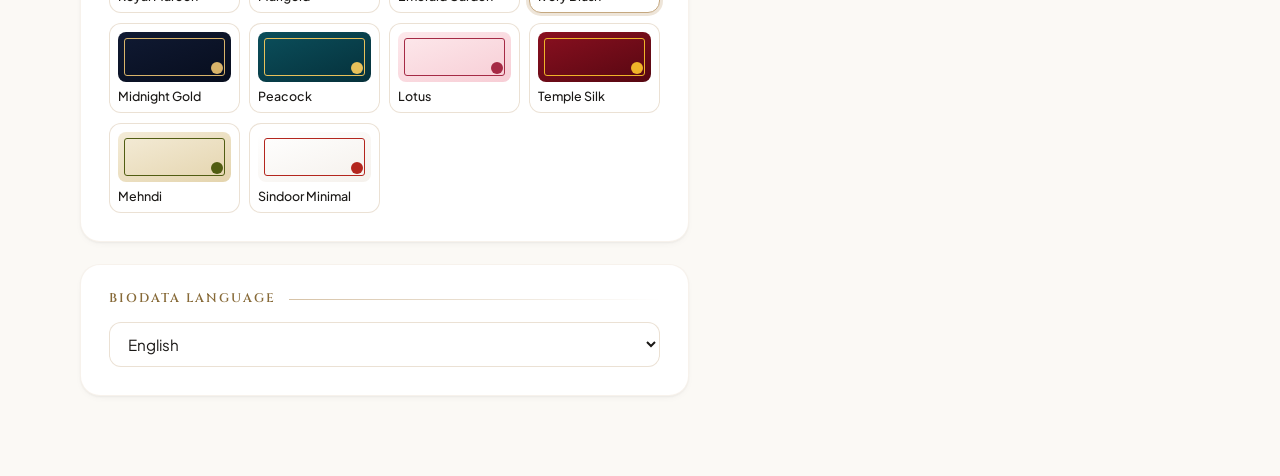
==== commit 85aa690c: "Make light theme the default; dark is opt-in via toggle Co-Authored-By: Claude Sonnet 5.5 <noreply@a" ====
--- a/biodata.html
+++ b/biodata.html
@@ -6,8 +6,7 @@
   <title>Marriage Biodata · Shubh Nimantran</title>
   <meta name="description" content="Create an elegant marriage biodata with family, horoscope, education and contact details. Share it on WhatsApp or download as JPG or PDF.">
   <meta property="og:title" content="Marriage Biodata">
-  <meta name="theme-color" content="#FBF9F5" media="(prefers-color-scheme: light)">
-  <meta name="theme-color" content="#161412" media="(prefers-color-scheme: dark)">
+  <meta name="theme-color" content="#FBF9F5">
   <link rel="preconnect" href="https://fonts.googleapis.com">
   <link rel="preconnect" href="https://fonts.gstatic.com" crossorigin>
   <link rel="stylesheet" href="https://fonts.googleapis.com/css2?family=Cinzel:wght@400;500;600&family=Cormorant+Garamond:ital,wght@0,400;0,500;0,600;0,700;1,400;1,500&family=Plus+Jakarta+Sans:wght@400;500;600;700&display=swap">
--- a/css/style.css
+++ b/css/style.css
@@ -50,26 +50,7 @@
   --gutter: clamp(16px, 4vw, 40px);
   color-scheme: light;
 }
-/* Mid-dark. Applied by the OS preference unless the visitor picked light, or forced by the toggle.
- * Keep both blocks identical. */
-@media (prefers-color-scheme: dark) {
-  :root:not([data-theme="light"]) {
-    --bg: #161412; --surface: #262320; --surface-2: #1D1A18;
-    --line: rgba(197, 168, 128, .22); --card-line: rgba(197, 168, 128, .2);
-    --ink: #FBF9F5; --muted: #A8A29E;
-    --gold: #D4AF37; --gold-soft: #4A3F2A; --accent: #D4AF37; --accent-ink: #161412; --accent-soft: #3A2C29;
-    --rose: #B76E79; --blush: #2E2322; --sage: #211E1A; --danger: #FF8A80;
-    --foil: linear-gradient(120deg, #9C7C26 0%, #DDBF5A 24%, #F4E3A1 40%, #D4AF37 56%, #EBD27A 76%, #A8872B 100%);
-    --foil-rose: linear-gradient(120deg, #9A5A64 0%, #D49AA2 32%, #F0C9C9 46%, #B76E79 66%, #8E525C 100%);
-    --btn-bg: linear-gradient(135deg, #E6C968 0%, #D4AF37 52%, #B8942A 100%);
-    --btn-ink: #161412; --btn-edge: #E0BE4C;
-    --glow: rgba(212, 175, 55, .4); --floral-opacity: .3;
-    --shadow-sm: 0 1px 2px rgba(0, 0, 0, .3), 0 2px 8px -2px rgba(0, 0, 0, .4);
-    --shadow: 0 1px 2px rgba(0, 0, 0, .3), 0 18px 40px -18px rgba(0, 0, 0, .7);
-    --shadow-lg: 0 2px 6px rgba(0, 0, 0, .3), 0 50px 90px -40px rgba(0, 0, 0, .9);
-    color-scheme: dark;
-  }
-}
+/* Mid-dark: opt-in via the top-bar toggle (light is the default). */
 :root[data-theme="dark"] {
   --bg: #161412; --surface: #262320; --surface-2: #1D1A18;
   --line: rgba(197, 168, 128, .22); --card-line: rgba(197, 168, 128, .2);
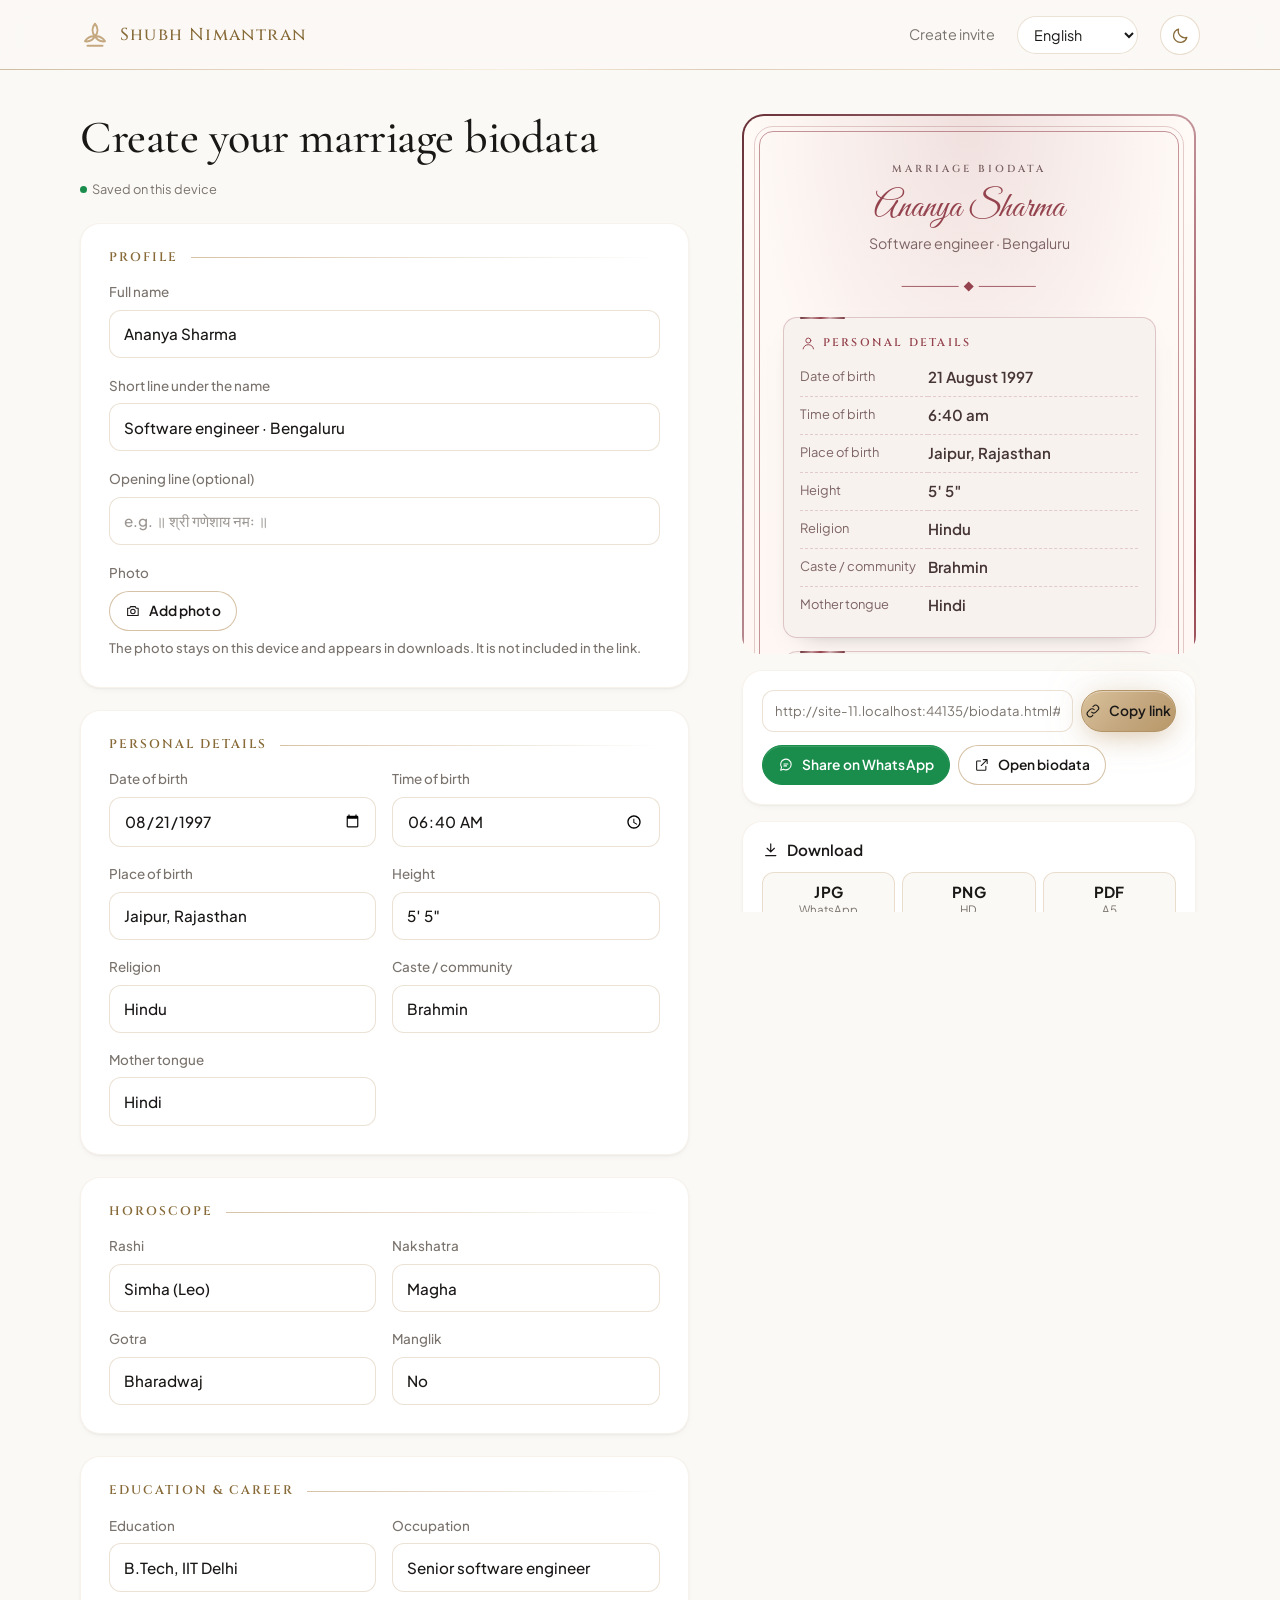
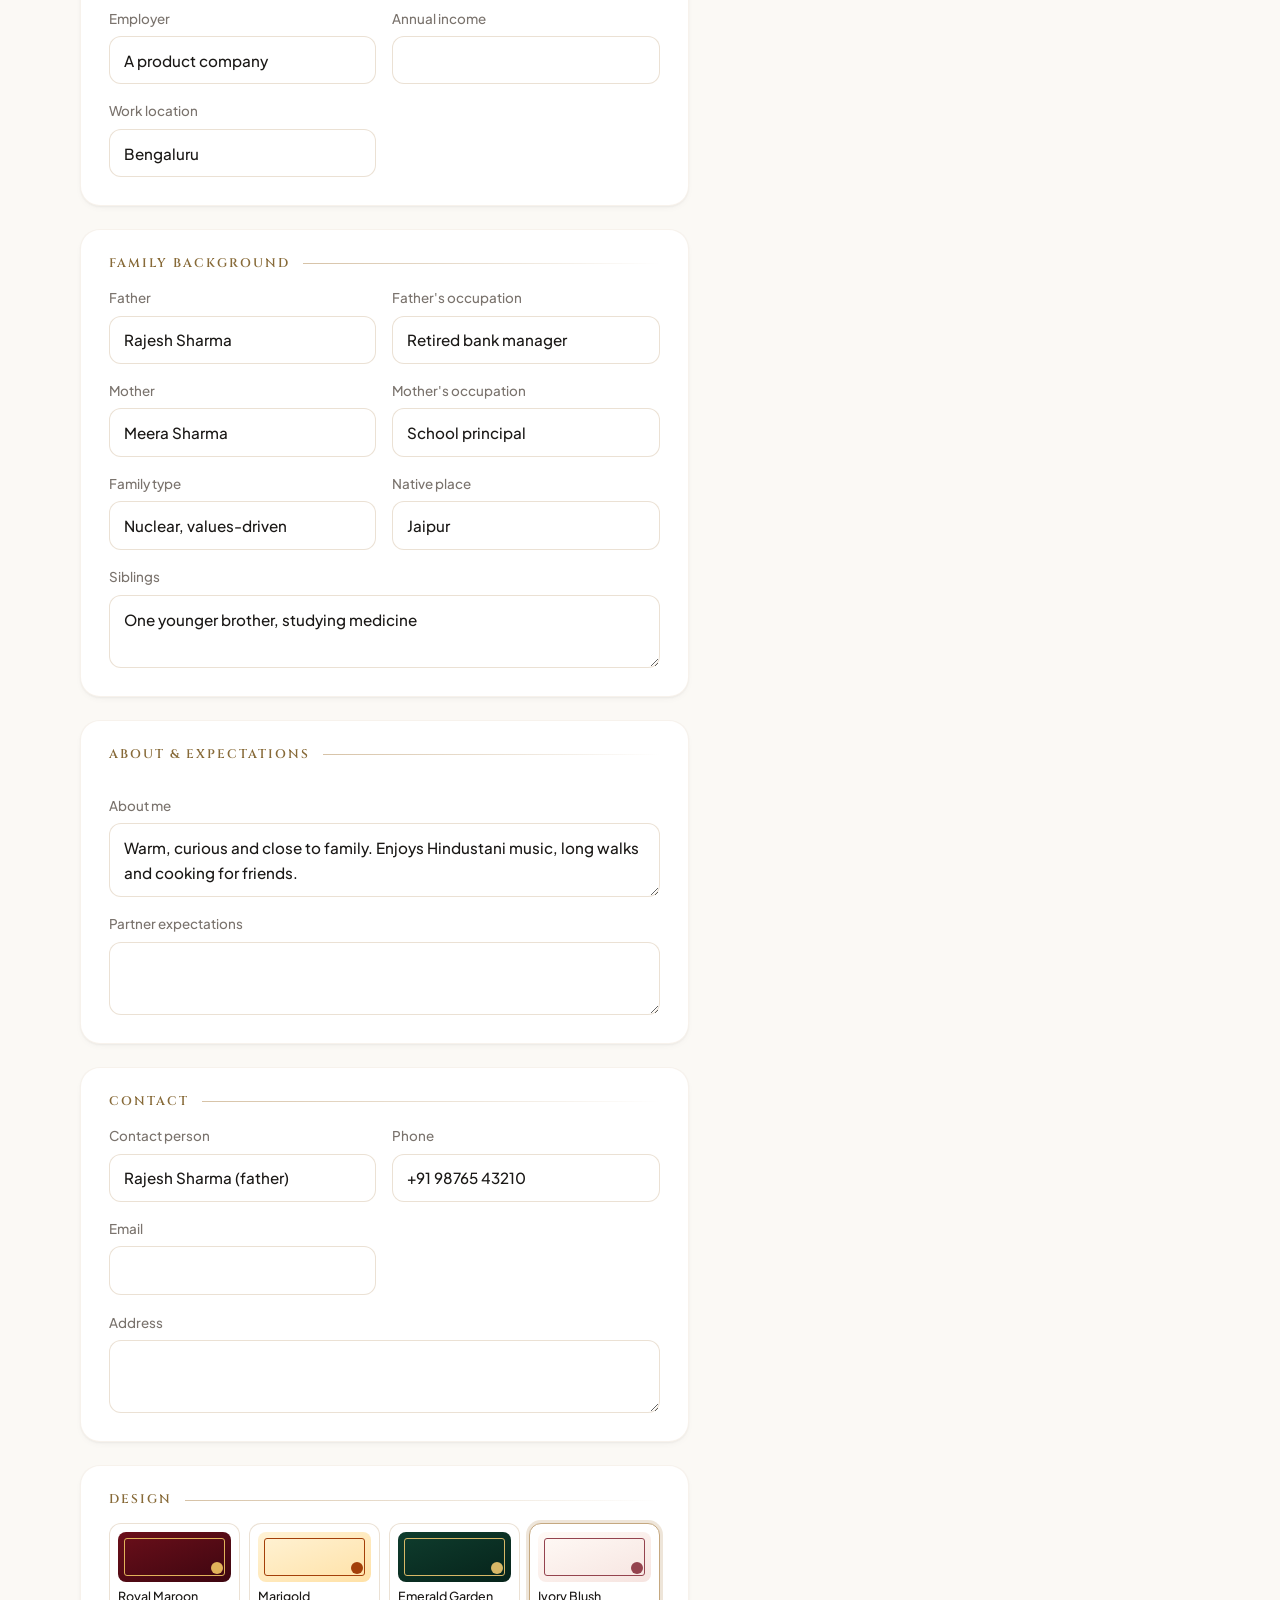
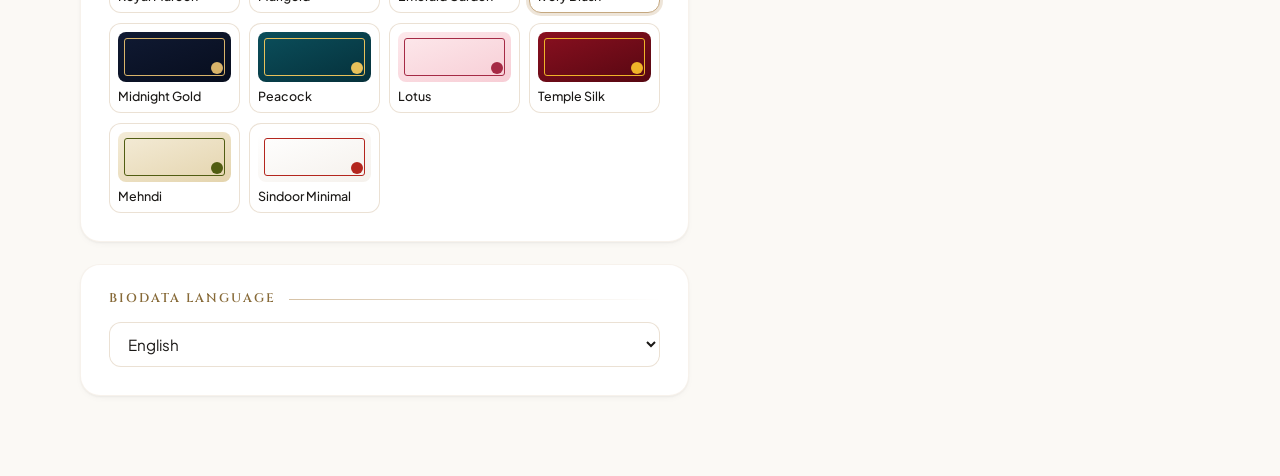
==== commit 27fd1372: "Add hamburger menu on phones; fix create-page horizontal overflow on narrow screens Co-Authored-By: " ====
--- a/biodata.html
+++ b/biodata.html
@@ -19,8 +19,9 @@
     <div class="wrap">
       <a class="brand" href="index.html"><i data-icon="mark"></i><span>Shubh Nimantran</span></a>
       <nav>
-        <a href="create.html" data-i18n="nav_create">Create invite</a>
+        <div class="nav-links" id="nav-links"><a href="create.html" data-i18n="nav_create">Create invite</a></div>
         <select id="ui-lang" class="lang-select" aria-label="Language"></select><button type="button" class="theme-toggle" aria-pressed="false" aria-label="Dark mode" title="Light / dark"><i data-icon="sun"></i><i data-icon="moon"></i></button>
+        <button type="button" class="burger" id="burger" aria-expanded="false" aria-controls="nav-links" aria-label="Menu"><span></span><span></span><span></span></button>
       </nav>
     </div>
   </header>
--- a/css/style.css
+++ b/css/style.css
@@ -158,10 +158,10 @@
 .brand { display: inline-flex; align-items: center; gap: .6rem; font: 500 1.08rem/1 var(--royal-font); letter-spacing: .08em; text-decoration: none; color: var(--accent); white-space: nowrap; }
 .brand svg { width: 30px; height: 30px; color: var(--gold); }
 .topbar nav { display: flex; align-items: center; gap: 1.4rem; }
-.topbar nav > a:not(.btn) { text-decoration: none; color: var(--muted); font-size: .9rem; position: relative; }
-.topbar nav > a:not(.btn)::after { content: ""; position: absolute; left: 0; right: 0; bottom: -4px; height: 1px; background: var(--gold); transform: scaleX(0); transform-origin: left; transition: transform .35s var(--ease); }
-.topbar nav > a:not(.btn):hover { color: var(--ink); }
-.topbar nav > a:not(.btn):hover::after { transform: scaleX(1); }
+.topbar .nav-links a:not(.btn) { text-decoration: none; color: var(--muted); font-size: .9rem; position: relative; }
+.topbar .nav-links a:not(.btn)::after { content: ""; position: absolute; left: 0; right: 0; bottom: -4px; height: 1px; background: var(--gold); transform: scaleX(0); transform-origin: left; transition: transform .35s var(--ease); }
+.topbar .nav-links a:not(.btn):hover { color: var(--ink); }
+.topbar .nav-links a:not(.btn):hover::after { transform: scaleX(1); }
 .lang-select { width: auto; min-height: 38px; padding: .3em 2em .3em .8em; border-radius: 999px; font-size: .9rem; }
 .theme-toggle { position: relative; flex: none; width: 40px; height: 40px; padding: 0; display: inline-grid; place-items: center; border-radius: 50%; background: var(--surface); color: var(--accent); border: var(--card-border); border-color: color-mix(in srgb, var(--gold) 40%, transparent); transition: transform .5s var(--ease), box-shadow .5s var(--ease), border-color .3s var(--ease); }
 .theme-toggle:hover { transform: translateY(-2px); border-color: var(--gold); box-shadow: 0 8px 22px -8px var(--glow); }
@@ -170,17 +170,34 @@
 :root[data-theme="dark"] .theme-toggle .icon:first-child { opacity: 1; transform: none; }
 :root[data-theme="dark"] .theme-toggle .icon:last-child { opacity: 0; transform: rotate(70deg) scale(.5); }
 @media (pointer: coarse), (max-width: 960px) { .theme-toggle { width: 44px; height: 44px; } }
-@media (max-width: 960px) { .topbar nav > a:not(.btn) { display: none; } .topbar nav { gap: .6rem; } }
+.nav-links { display: contents; }
+.burger { display: none; flex: none; width: 44px; height: 44px; padding: 0; place-content: center; gap: 5px; border-radius: 50%; background: var(--surface); color: var(--ink); border: var(--card-border); border-color: color-mix(in srgb, var(--gold) 40%, transparent); transition: transform .5s var(--ease), border-color .3s var(--ease); }
+.burger:hover { border-color: var(--gold); }
+.burger span { display: block; width: 18px; height: 1.5px; border-radius: 2px; background: currentColor; transition: transform .5s var(--ease), opacity .3s var(--ease); }
+.topbar.open .burger span:nth-child(1) { transform: translateY(6.5px) rotate(45deg); }
+.topbar.open .burger span:nth-child(2) { opacity: 0; transform: scaleX(.2); }
+.topbar.open .burger span:nth-child(3) { transform: translateY(-6.5px) rotate(-45deg); }
+.menu-cta { display: none !important; }
+@media (max-width: 960px) {
+  .topbar nav { gap: .6rem; }
+  .burger { display: inline-grid; }
+  .nav-links { position: absolute; top: 100%; left: 0; right: 0; display: flex; flex-direction: column; padding: .4rem var(--gutter) 1.4rem; background: color-mix(in srgb, var(--bg) 97%, transparent); backdrop-filter: saturate(1.4) blur(14px); border-bottom: 1px solid var(--line); box-shadow: var(--shadow); opacity: 0; visibility: hidden; transform: translateY(-10px); pointer-events: none; transition: opacity .45s var(--ease), transform .45s var(--ease), visibility 0s .45s; }
+  .topbar.open .nav-links { opacity: 1; visibility: visible; transform: none; pointer-events: auto; transition-delay: 0s; }
+  .topbar .nav-links a:not(.btn) { padding: 1rem 0; font: 500 1.5rem/1.2 var(--display-font); color: var(--ink); border-bottom: 1px solid var(--line); }
+  .topbar .nav-links a:not(.btn)::after { display: none; }
+  .nav-links .menu-cta { margin-top: 1.2rem; }
+}
+@media (max-width: 560px) { .topbar nav > .btn { display: none; } .menu-cta { display: inline-flex !important; } }
 @media (max-width: 480px) { .brand span { display: none; } }
 
 /* ---------- landing: hero ---------- */
 .hero { position: relative; min-height: calc(100svh - 70px); display: grid; align-items: center; padding-block: clamp(40px, 8vh, 96px); overflow: hidden; isolation: isolate;
   background: radial-gradient(60% 50% at 85% 30%, color-mix(in srgb, var(--blush) 90%, transparent), transparent 70%), radial-gradient(50% 45% at 8% 90%, color-mix(in srgb, var(--sage) 85%, transparent), transparent 70%); }
 .hero .wrap { display: grid; grid-template-columns: minmax(0, 1.05fr) minmax(0, .95fr); gap: clamp(32px, 6vw, 88px); align-items: center; }
-.hero h1 { font-size: clamp(2.8rem, 6.4vw, 5.6rem); line-height: 1.02; }
+.hero h1 { font-size: clamp(2.7rem, 5.4vw, 4.9rem); line-height: 1.04; letter-spacing: -.02em; max-width: 11.5em; }
 html:not([lang="en"]) .hero h1 { font-size: clamp(2.1rem, 4.6vw, 3.9rem); line-height: 1.25; }
 .hero h1 em { font-style: italic; color: var(--accent); }
-.hero-sub { margin-top: 1.6rem; font-size: clamp(1.02rem, 1.4vw, 1.15rem); color: var(--muted); max-width: 32em; }
+.hero-sub { margin-top: 1.8rem; font-size: clamp(1.02rem, 1.4vw, 1.15rem); color: var(--muted); max-width: 32em; }
 .hero-cta { display: flex; gap: .8rem; flex-wrap: wrap; margin-top: 2.4rem; }
 .hero-langs { margin-top: 2.6rem; padding-top: 1.4rem; border-top: 1px solid var(--line); display: flex; flex-wrap: wrap; gap: .25rem .9rem; color: var(--muted); font-size: .95rem; }
 .hero-langs button { background: none; border: 0; padding: .1em 0; font: inherit; color: inherit; cursor: pointer; border-bottom: 1px solid transparent; transition: color .2s, border-color .2s; }
@@ -203,10 +220,10 @@
 }
 
 /* ---------- landing: sections ---------- */
-.section { position: relative; isolation: isolate; overflow-x: clip; padding-block: clamp(84px, 12vw, 160px); }
+.section { position: relative; isolation: isolate; overflow-x: clip; padding-block: clamp(72px, 9vw, 124px); }
 .section-head { max-width: 40rem; margin-bottom: clamp(40px, 6vw, 72px); }
 .section-head.center { margin-inline: auto; text-align: center; }
-.section-head h2 { font-size: clamp(2.2rem, 4.4vw, 3.6rem); line-height: 1.08; }
+.section-head h2 { font-size: clamp(2.2rem, 4.2vw, 3.5rem); line-height: 1.08; letter-spacing: -.015em; }
 html:not([lang="en"]) .section-head h2 { font-size: clamp(1.7rem, 3.2vw, 2.6rem); line-height: 1.3; }
 .section-head p { margin-top: 1.1rem; color: var(--muted); font-size: 1.06rem; }
 .band { background: linear-gradient(180deg, var(--surface-2), color-mix(in srgb, var(--surface-2) 60%, var(--bg))); }
@@ -252,7 +269,7 @@
 @media (max-width: 1080px) { .gallery { grid-template-columns: repeat(3, minmax(0, 1fr)); } }
 @media (max-width: 640px) { .gallery { grid-template-columns: repeat(2, minmax(0, 1fr)); } .tile-preview { height: 250px; } }
 
-.steps { list-style: none; margin: 0; padding: 0; display: grid; grid-template-columns: repeat(3, minmax(0, 1fr)); gap: clamp(16px, 2.4vw, 32px); counter-reset: s; }
+.steps { position: relative; list-style: none; margin: 0; padding: 0; display: grid; grid-template-columns: repeat(3, minmax(0, 1fr)); gap: clamp(16px, 2.4vw, 32px); counter-reset: s; }
 .steps li { padding: 2.2rem 2rem 2.4rem; position: relative; text-align: center; border-radius: var(--r); background: var(--surface); box-shadow: var(--shadow-sm); border: var(--card-border); }
 .steps .n { display: inline-grid; place-items: center; width: 3.4rem; height: 3.4rem; border-radius: 50%; font: 500 1.4rem/1 var(--royal-font); color: var(--accent); background: var(--blush); box-shadow: 0 0 0 1px var(--gold-soft), 0 0 0 5px var(--surface), 0 0 0 6px color-mix(in srgb, var(--gold) 45%, transparent); }
 .steps h3 { font-size: 1.5rem; margin: 1.2rem 0 .5rem; }
@@ -261,18 +278,25 @@
 @media (max-width: 760px) { .steps { grid-template-columns: 1fr; } .steps li { padding: 1.8rem 1.4rem; } }
 
 .closing { text-align: center; }
-.closing h2 { font-size: clamp(2.4rem, 5vw, 4.4rem); }
+.closing-panel { position: relative; isolation: isolate; overflow: hidden; max-width: 880px; margin-inline: auto; padding: clamp(44px, 7vw, 88px) clamp(24px, 6vw, 80px); border-radius: var(--r-lg); border: var(--card-border); background: radial-gradient(70% 90% at 50% 0%, color-mix(in srgb, var(--gold) 16%, transparent), transparent 70%), var(--surface); box-shadow: var(--shadow); }
+.closing-panel::before { content: ""; position: absolute; inset: 10px; z-index: -1; border-radius: calc(var(--r-lg) - 8px); border: 1px solid color-mix(in srgb, var(--gold) 38%, transparent); pointer-events: none; }
+.closing-panel .divider { margin-bottom: 1.6rem; }
+.closing h2 { font-size: clamp(2.3rem, 4.6vw, 3.9rem); letter-spacing: -.015em; }
 .closing p { margin: 1.1rem auto 2.4rem; color: var(--muted); }
-.footer { position: relative; padding-block: 2.4rem; color: var(--muted); font-size: .88rem; }
+.footer { position: relative; padding-block: 3rem 2.2rem; color: var(--muted); font-size: .88rem; }
 .footer::before { content: ""; position: absolute; left: 0; right: 0; top: 0; height: 1px; background: var(--foil); opacity: .5; }
 .footer .wrap > span:first-child { font: 500 .95rem/1 var(--royal-font); letter-spacing: .08em; color: var(--accent); }
-.footer .wrap { display: flex; justify-content: space-between; gap: 1rem; flex-wrap: wrap; }
+.footer .wrap { display: flex; justify-content: space-between; align-items: center; gap: 1rem 2rem; flex-wrap: wrap; }
+.footer nav { display: flex; flex-wrap: wrap; gap: .4rem 1.6rem; }
+.footer nav a { color: var(--muted); text-decoration: none; transition: color .35s var(--ease); }
+.footer nav a:hover { color: var(--accent); }
+.footer .fine { flex-basis: 100%; padding-top: 1.4rem; margin-top: .4rem; border-top: 1px solid var(--line); font-size: .8rem; }
 
 /* ---------- editor ---------- */
 .editor { display: grid; grid-template-columns: minmax(0, 1fr) minmax(340px, 460px); gap: clamp(24px, 4vw, 56px); padding-block: 2.6rem 5rem; align-items: start; }
 .editor h1 { font-size: clamp(2.2rem, 3.6vw, 3rem); }
-.form { display: grid; gap: 1.4rem; }
-.group { display: grid; gap: 1.05rem; }
+.form { display: grid; grid-template-columns: minmax(0, 1fr); gap: 1.4rem; }
+.group { display: grid; grid-template-columns: minmax(0, 1fr); gap: 1.05rem; }
 .editor .group { padding: clamp(18px, 2.4vw, 28px); border-radius: var(--r); background: var(--surface); border: var(--card-border); box-shadow: var(--shadow-sm); }
 .editor .group > h2 { display: flex; align-items: center; gap: .8rem; font: 600 .78rem/1 var(--royal-font); letter-spacing: .16em; text-transform: uppercase; color: var(--accent); }
 .editor .group > h2::after { content: ""; flex: 1; height: 1px; background: linear-gradient(90deg, color-mix(in srgb, var(--gold) 70%, transparent), transparent); }
@@ -290,10 +314,11 @@
 .swatch .chip i { position: absolute; right: 8px; bottom: 8px; width: 12px; height: 12px; border-radius: 50%; background: var(--chip-accent); }
 
 .events { display: grid; gap: .75rem; }
-.event-row { display: grid; grid-template-columns: 1.2fr 1fr .8fr auto; gap: .5rem; align-items: center; padding: .8rem; border-radius: var(--r-sm); background: var(--surface-2); border-inline-start: 3px solid var(--gold-soft); }
+.event-row { display: grid; grid-template-columns: minmax(0, 1.2fr) minmax(0, 1fr) minmax(0, .8fr) auto; gap: .5rem; align-items: center; padding: .8rem; border-radius: var(--r-sm); background: var(--surface-2); border-inline-start: 3px solid var(--gold-soft); }
+.event-row > * { min-width: 0; }
 .event-row .wide { grid-column: 1 / -2; }
 .event-row .row-actions { grid-row: 1; grid-column: 4; display: flex; }
-@media (max-width: 560px) { .event-row { grid-template-columns: 1fr 1fr auto; } .event-row [data-f="k"] { grid-column: 1 / 3; } .event-row .row-actions { grid-column: 3; } .event-row .wide { grid-column: 1 / -1; } }
+@media (max-width: 560px) { .event-row { grid-template-columns: minmax(0, 1fr) minmax(0, 1fr) auto; } .event-row [data-f="k"] { grid-column: 1 / 3; } .event-row .row-actions { grid-column: 3; } .event-row .wide { grid-column: 1 / -1; } }
 
 .versions { display: grid; gap: .75rem; }
 .version { display: grid; gap: .75rem; padding: .9rem; border-radius: var(--r-sm); background: var(--surface-2); border: 1px solid transparent; transition: border-color .2s; }
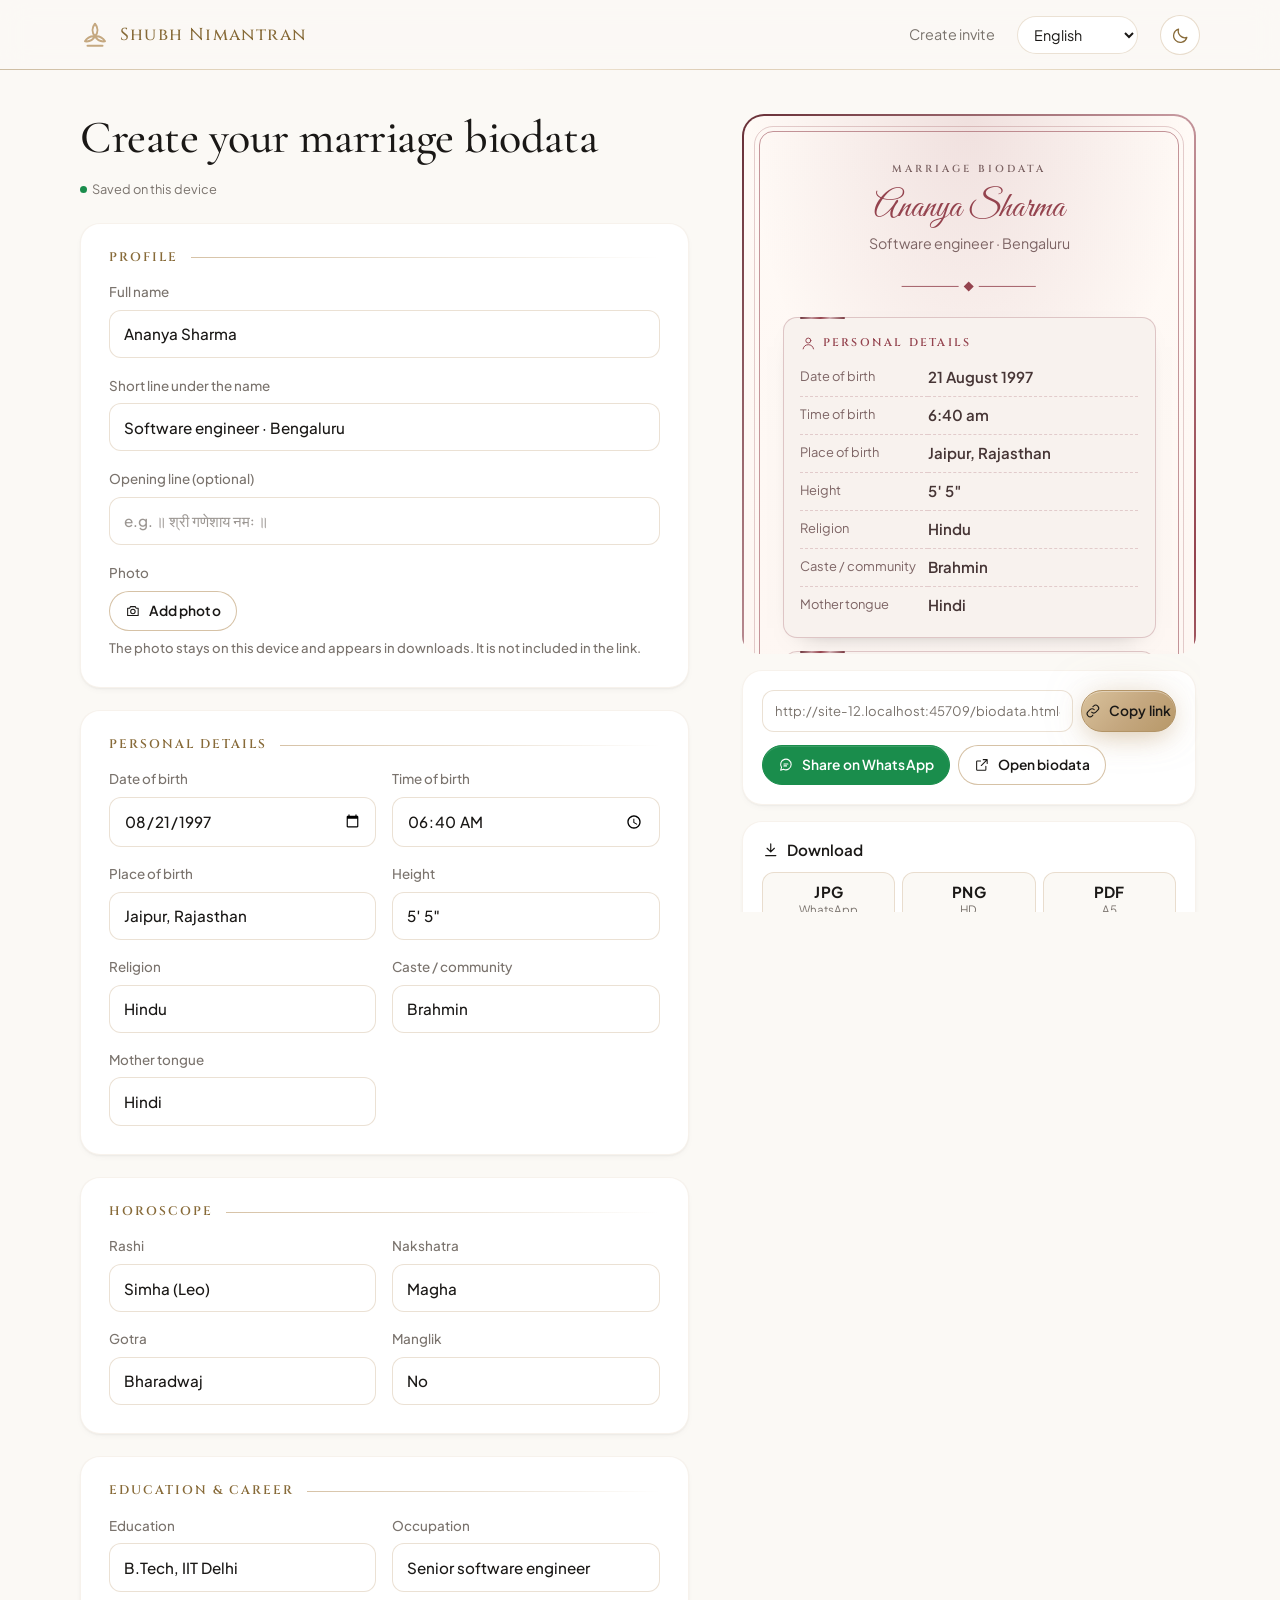
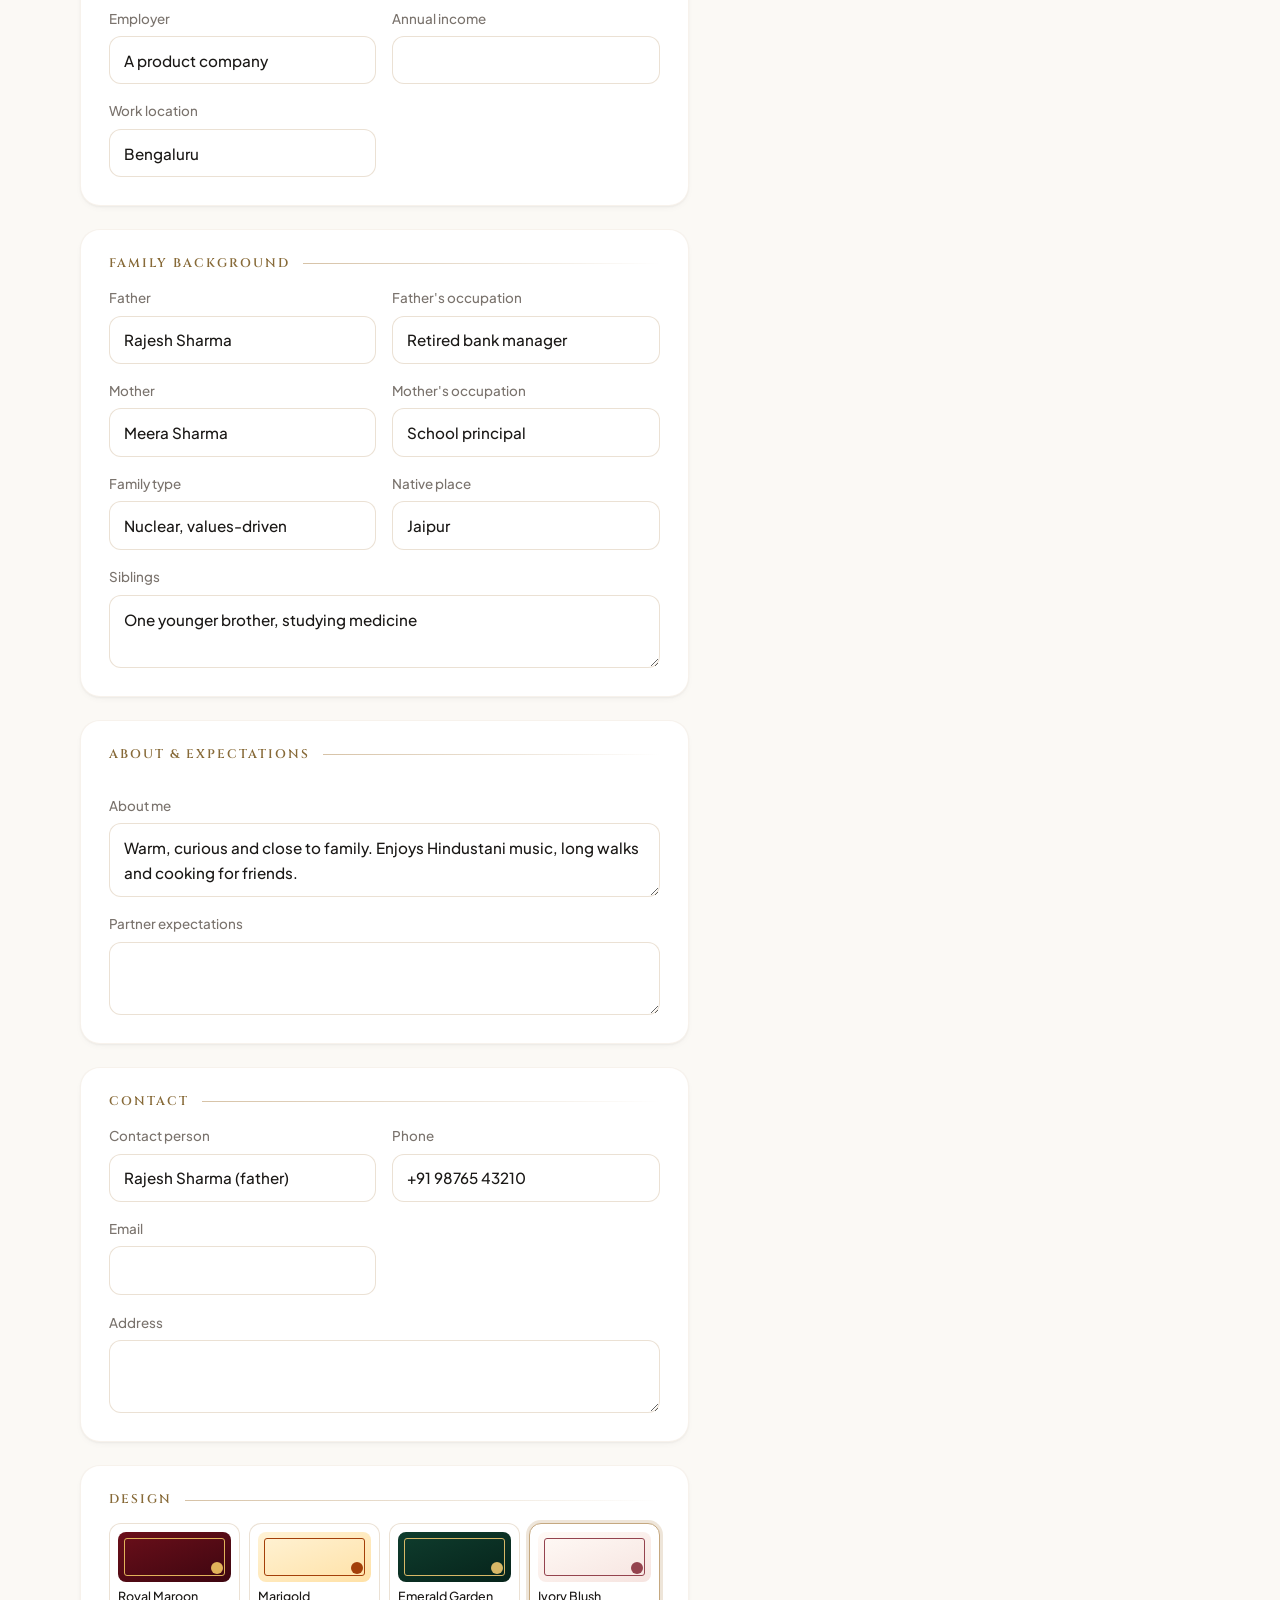
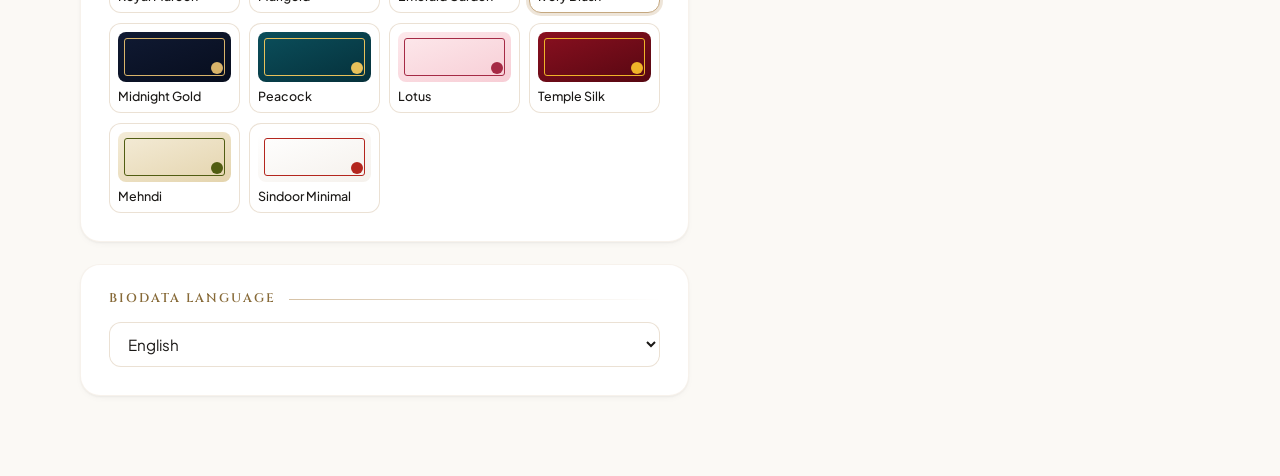
==== commit 0ca5994b: "Hamburger: use site icon set (menu/close cross-fade) and opaque menu panel Co-Authored-By: Claude So" ====
--- a/biodata.html
+++ b/biodata.html
@@ -21,7 +21,7 @@
       <nav>
         <div class="nav-links" id="nav-links"><a href="create.html" data-i18n="nav_create">Create invite</a></div>
         <select id="ui-lang" class="lang-select" aria-label="Language"></select><button type="button" class="theme-toggle" aria-pressed="false" aria-label="Dark mode" title="Light / dark"><i data-icon="sun"></i><i data-icon="moon"></i></button>
-        <button type="button" class="burger" id="burger" aria-expanded="false" aria-controls="nav-links" aria-label="Menu"><span></span><span></span><span></span></button>
+        <button type="button" class="burger" id="burger" aria-expanded="false" aria-controls="nav-links" aria-label="Menu"><i data-icon="menu"></i><i data-icon="close"></i></button>
       </nav>
     </div>
   </header>
--- a/css/style.css
+++ b/css/style.css
@@ -171,17 +171,17 @@
 :root[data-theme="dark"] .theme-toggle .icon:last-child { opacity: 0; transform: rotate(70deg) scale(.5); }
 @media (pointer: coarse), (max-width: 960px) { .theme-toggle { width: 44px; height: 44px; } }
 .nav-links { display: contents; }
-.burger { display: none; flex: none; width: 44px; height: 44px; padding: 0; place-content: center; gap: 5px; border-radius: 50%; background: var(--surface); color: var(--ink); border: var(--card-border); border-color: color-mix(in srgb, var(--gold) 40%, transparent); transition: transform .5s var(--ease), border-color .3s var(--ease); }
-.burger:hover { border-color: var(--gold); }
-.burger span { display: block; width: 18px; height: 1.5px; border-radius: 2px; background: currentColor; transition: transform .5s var(--ease), opacity .3s var(--ease); }
-.topbar.open .burger span:nth-child(1) { transform: translateY(6.5px) rotate(45deg); }
-.topbar.open .burger span:nth-child(2) { opacity: 0; transform: scaleX(.2); }
-.topbar.open .burger span:nth-child(3) { transform: translateY(-6.5px) rotate(-45deg); }
+.burger { display: none; flex: none; width: 44px; height: 44px; padding: 0; place-items: center; border-radius: 50%; background: var(--surface); color: var(--accent); border: var(--card-border); border-color: color-mix(in srgb, var(--gold) 40%, transparent); transition: transform .5s var(--ease), box-shadow .5s var(--ease), border-color .3s var(--ease); }
+.burger:hover { transform: translateY(-2px); border-color: var(--gold); box-shadow: 0 8px 22px -8px var(--glow); }
+.burger .icon { grid-area: 1 / 1; width: 21px; height: 21px; transition: transform .6s var(--ease), opacity .4s var(--ease); }
+.burger .icon:last-child { opacity: 0; transform: rotate(-70deg) scale(.5); }
+.topbar.open .burger .icon:first-child { opacity: 0; transform: rotate(70deg) scale(.5); }
+.topbar.open .burger .icon:last-child { opacity: 1; transform: none; }
 .menu-cta { display: none !important; }
 @media (max-width: 960px) {
   .topbar nav { gap: .6rem; }
   .burger { display: inline-grid; }
-  .nav-links { position: absolute; top: 100%; left: 0; right: 0; display: flex; flex-direction: column; padding: .4rem var(--gutter) 1.4rem; background: color-mix(in srgb, var(--bg) 97%, transparent); backdrop-filter: saturate(1.4) blur(14px); border-bottom: 1px solid var(--line); box-shadow: var(--shadow); opacity: 0; visibility: hidden; transform: translateY(-10px); pointer-events: none; transition: opacity .45s var(--ease), transform .45s var(--ease), visibility 0s .45s; }
+  .nav-links { position: absolute; top: 100%; left: 0; right: 0; display: flex; flex-direction: column; padding: .4rem var(--gutter) 1.4rem; background: var(--bg); border-bottom: 1px solid var(--line); box-shadow: var(--shadow); opacity: 0; visibility: hidden; transform: translateY(-10px); pointer-events: none; transition: opacity .45s var(--ease), transform .45s var(--ease), visibility 0s .45s; }
   .topbar.open .nav-links { opacity: 1; visibility: visible; transform: none; pointer-events: auto; transition-delay: 0s; }
   .topbar .nav-links a:not(.btn) { padding: 1rem 0; font: 500 1.5rem/1.2 var(--display-font); color: var(--ink); border-bottom: 1px solid var(--line); }
   .topbar .nav-links a:not(.btn)::after { display: none; }
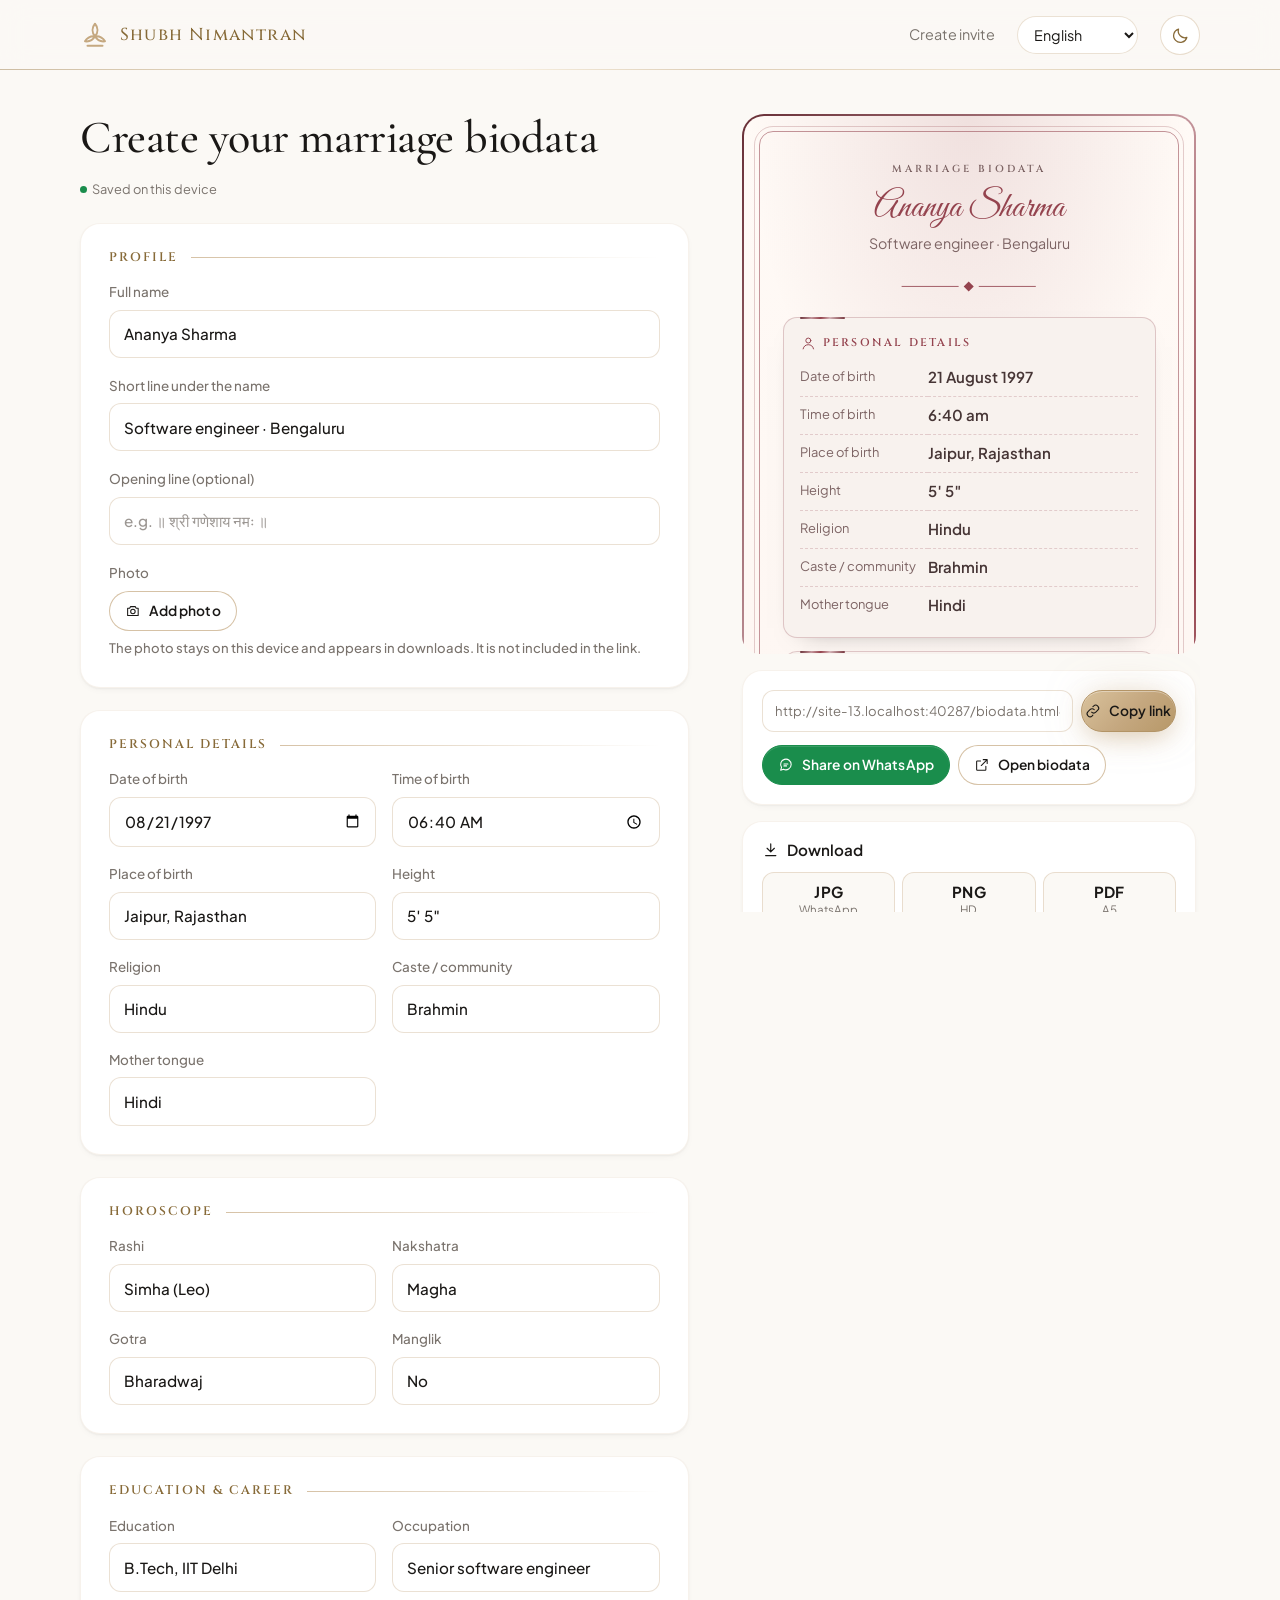
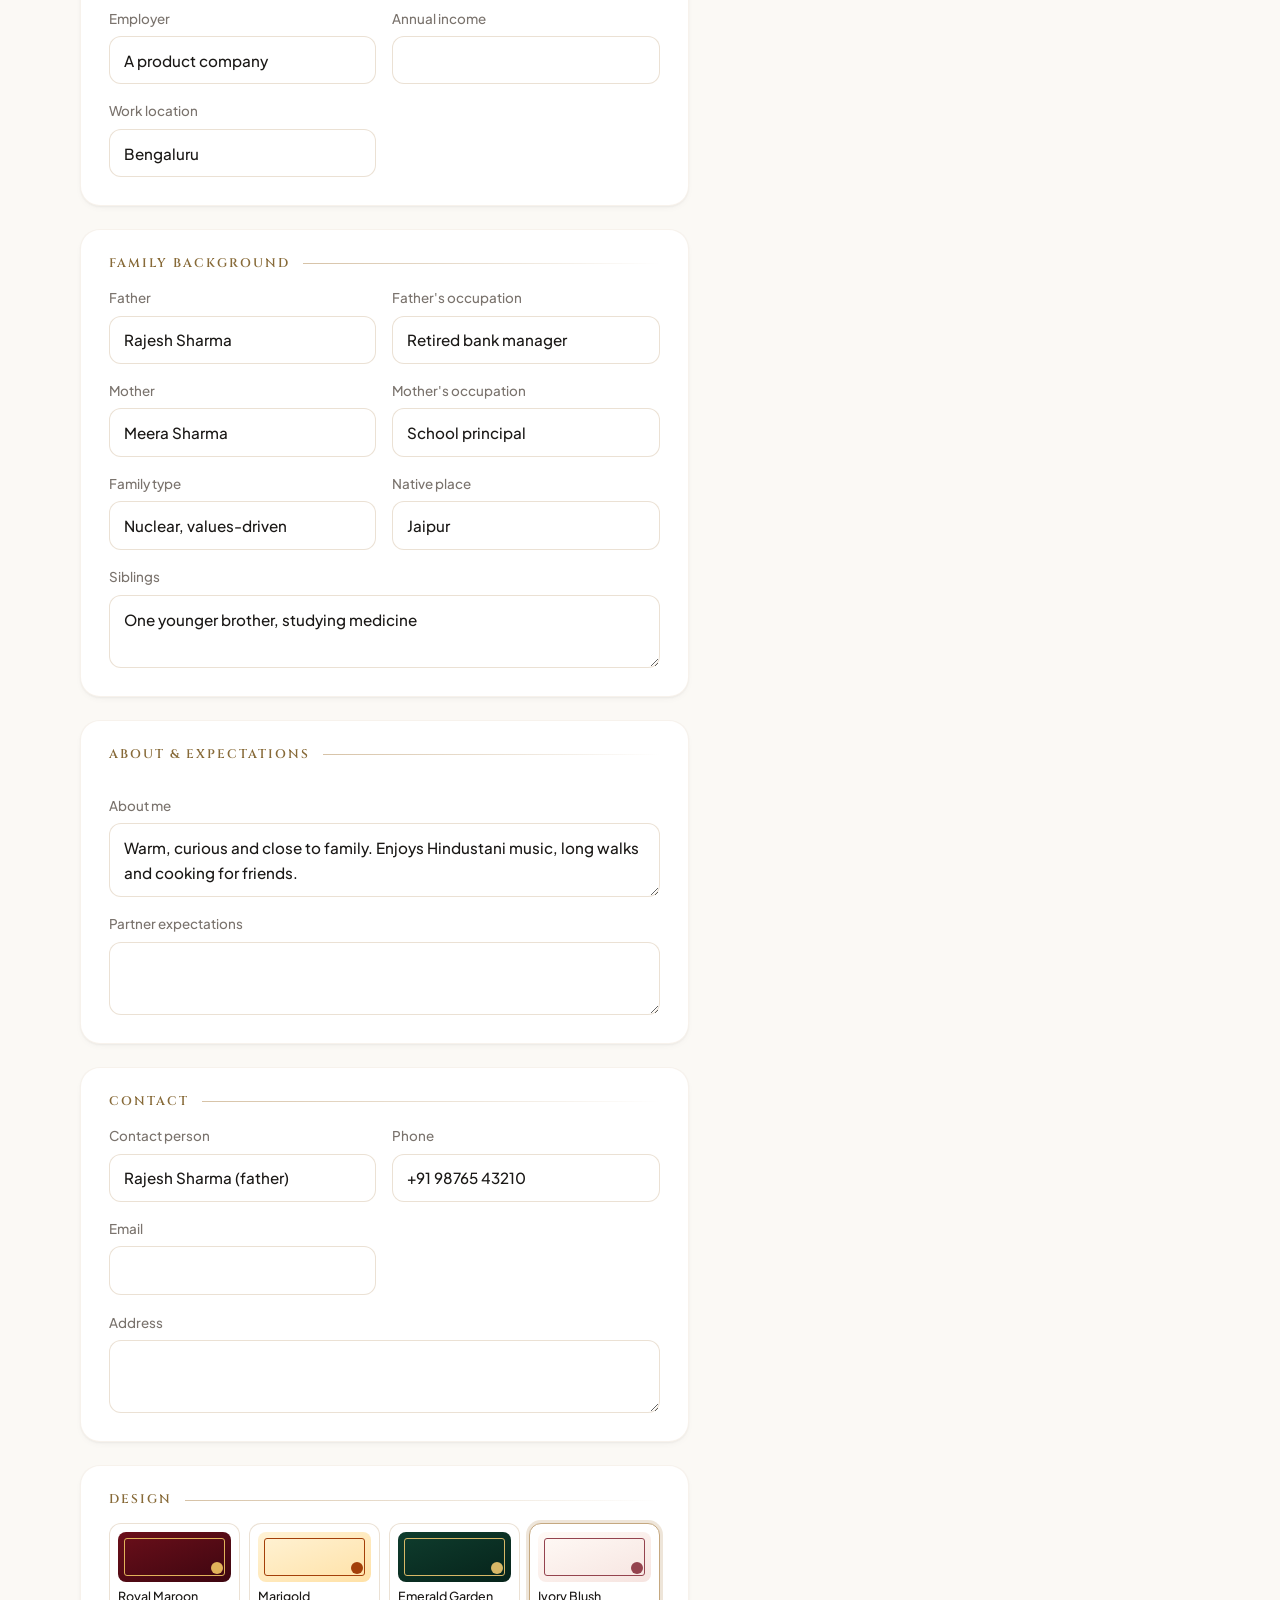
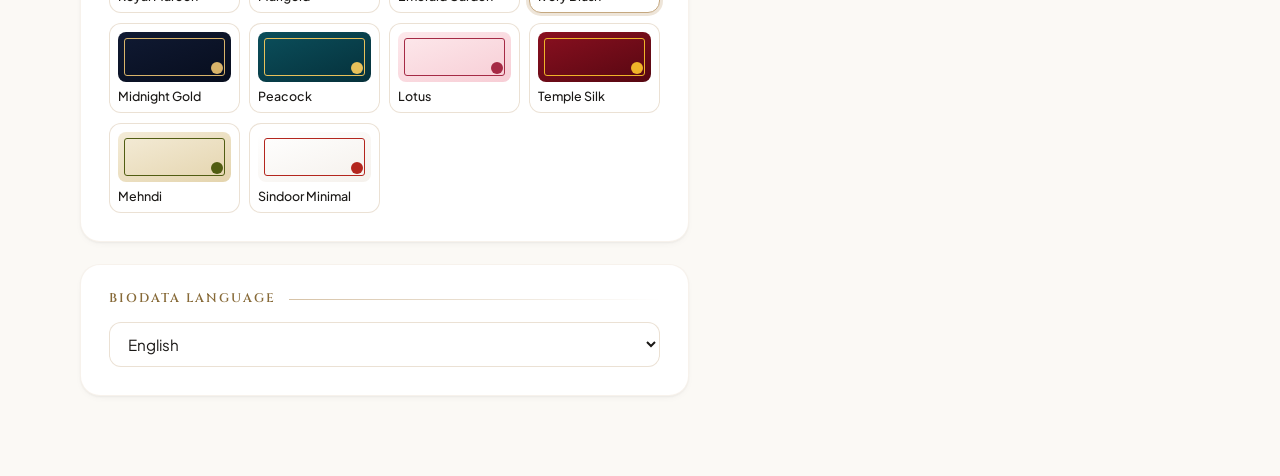
==== commit 4c97d4f2: "Move language picker and theme toggle into the phone menu Co-Authored-By: Claude Sonnet 5.5 <noreply" ====
--- a/biodata.html
+++ b/biodata.html
@@ -19,8 +19,8 @@
     <div class="wrap">
       <a class="brand" href="index.html"><i data-icon="mark"></i><span>Shubh Nimantran</span></a>
       <nav>
-        <div class="nav-links" id="nav-links"><a href="create.html" data-i18n="nav_create">Create invite</a></div>
-        <select id="ui-lang" class="lang-select" aria-label="Language"></select><button type="button" class="theme-toggle" aria-pressed="false" aria-label="Dark mode" title="Light / dark"><i data-icon="sun"></i><i data-icon="moon"></i></button>
+        <div class="nav-links" id="nav-links"><a href="create.html" data-i18n="nav_create">Create invite</a><div class="nav-tools"><select id="ui-lang" class="lang-select" aria-label="Language"></select><button type="button" class="theme-toggle" aria-pressed="false" aria-label="Dark mode" title="Light / dark"><i data-icon="sun"></i><i data-icon="moon"></i></button></div></div>
+        
         <button type="button" class="burger" id="burger" aria-expanded="false" aria-controls="nav-links" aria-label="Menu"><i data-icon="menu"></i><i data-icon="close"></i></button>
       </nav>
     </div>
--- a/css/style.css
+++ b/css/style.css
@@ -171,6 +171,7 @@
 :root[data-theme="dark"] .theme-toggle .icon:last-child { opacity: 0; transform: rotate(70deg) scale(.5); }
 @media (pointer: coarse), (max-width: 960px) { .theme-toggle { width: 44px; height: 44px; } }
 .nav-links { display: contents; }
+.nav-tools { display: contents; }
 .burger { display: none; flex: none; width: 44px; height: 44px; padding: 0; place-items: center; border-radius: 50%; background: var(--surface); color: var(--accent); border: var(--card-border); border-color: color-mix(in srgb, var(--gold) 40%, transparent); transition: transform .5s var(--ease), box-shadow .5s var(--ease), border-color .3s var(--ease); }
 .burger:hover { transform: translateY(-2px); border-color: var(--gold); box-shadow: 0 8px 22px -8px var(--glow); }
 .burger .icon { grid-area: 1 / 1; width: 21px; height: 21px; transition: transform .6s var(--ease), opacity .4s var(--ease); }
@@ -186,9 +187,12 @@
   .topbar .nav-links a:not(.btn) { padding: 1rem 0; font: 500 1.5rem/1.2 var(--display-font); color: var(--ink); border-bottom: 1px solid var(--line); }
   .topbar .nav-links a:not(.btn)::after { display: none; }
   .nav-links .menu-cta { margin-top: 1.2rem; }
+  .nav-tools { display: flex; align-items: center; gap: .8rem; margin-top: 1.4rem; }
+  .nav-tools .lang-select { flex: 1; min-height: 48px; font-size: 1rem; }
+  .nav-tools .theme-toggle { width: 48px; height: 48px; }
 }
 @media (max-width: 560px) { .topbar nav > .btn { display: none; } .menu-cta { display: inline-flex !important; } }
-@media (max-width: 480px) { .brand span { display: none; } }
+
 
 /* ---------- landing: hero ---------- */
 .hero { position: relative; min-height: calc(100svh - 70px); display: grid; align-items: center; padding-block: clamp(40px, 8vh, 96px); overflow: hidden; isolation: isolate;
